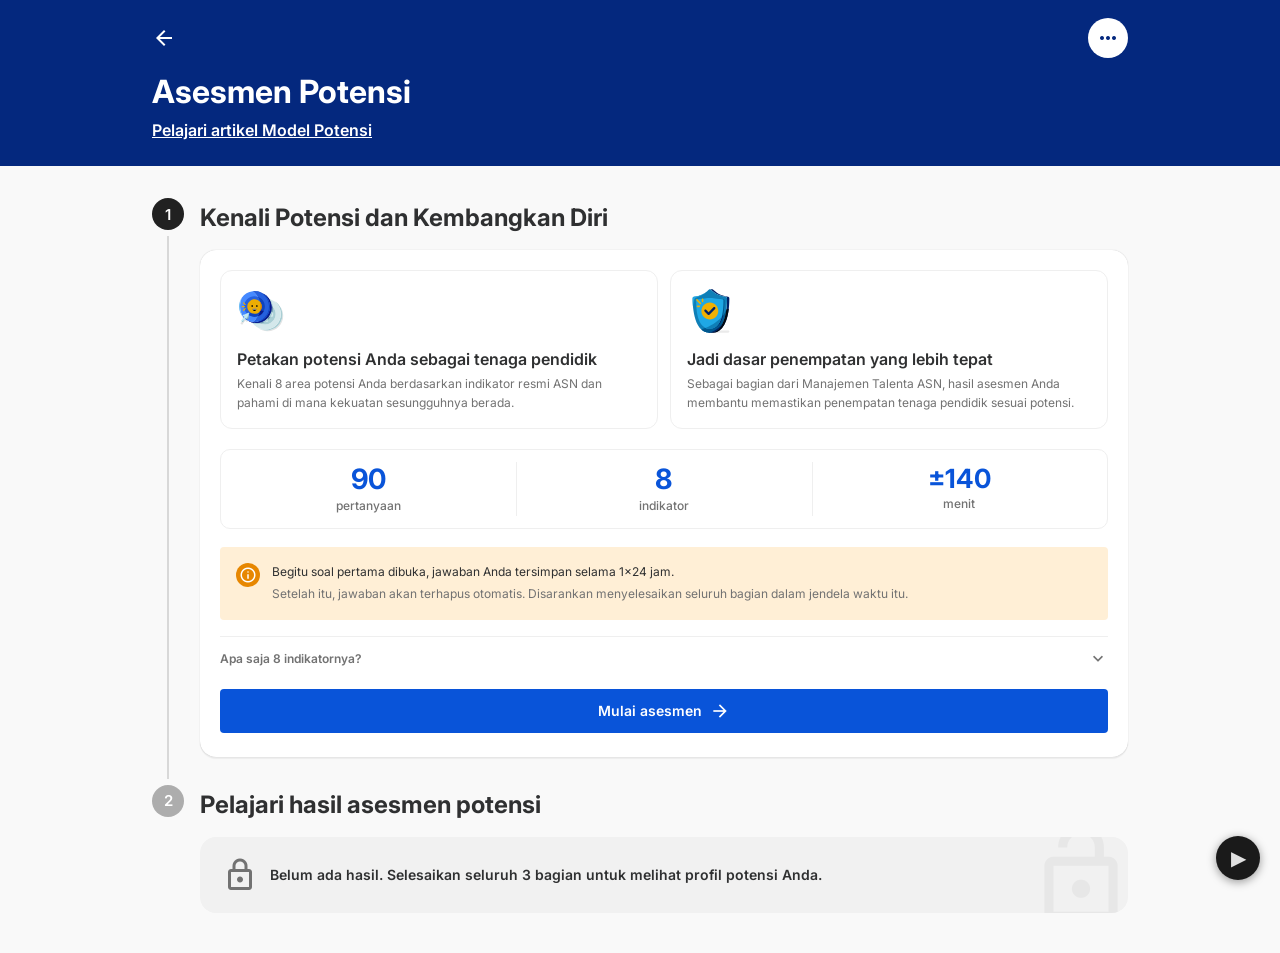
==== index.html @ f33d6e3f "Add in-session expiry modal for mid-questionnaire retention timeout Watches for the 24-hour retentio" ====
<!DOCTYPE html>
<html lang="id">
<head>
<meta charset="UTF-8">
<meta name="viewport" content="width=device-width, initial-scale=1.0">
<title>Asesmen Potensi — Seragam</title>
<link rel="preconnect" href="https://fonts.googleapis.com">
<link rel="preconnect" href="https://fonts.gstatic.com" crossorigin>
<link href="https://fonts.googleapis.com/css2?family=Inter:wght@400;500;600;700&display=swap" rel="stylesheet">
<link href="https://fonts.googleapis.com/css2?family=Material+Symbols+Outlined:opsz,wght,FILL,GRAD@20..48,400,0,0&display=block" rel="stylesheet">
<link href="seragam.css" rel="stylesheet">
<style>
/* ── Page-specific composition ───────────────────────────────────────────── */

/* Hero header (deep navy) */
.app-hero { background: #04287e; color: #fff; }
.app-hero-inner { max-width: 1040px; margin: 0 auto; width: 100%; padding: 18px 32px 26px; }
.app-hero-top { display: flex; align-items: center; justify-content: space-between; margin-bottom: 18px; }
.icon-btn-round {
  width: 40px; height: 40px; border-radius: 50%; border: none; cursor: pointer;
  display: inline-flex; align-items: center; justify-content: center;
  background: rgba(255,255,255,0.14); color: #fff; transition: background 0.15s;
}
.icon-btn-round:hover { background: rgba(255,255,255,0.26); }
.icon-btn-round.solid { background: #fff; color: #04287e; }
.app-hero-link { display: inline-flex; align-items: center; gap: 6px; color: #fff; text-decoration: underline; font-weight: 600; font-size: 1rem; cursor: pointer; background: none; border: none; font-family: var(--font); margin-top: 4px; }
.app-hero-link:hover { color: #bfdafe; }

/* Slim navy bar (subpages) */
.app-bar { background: #04287e; color: #fff; position: sticky; top: 0; z-index: 30; }
.app-bar-inner { max-width: 1040px; margin: 0 auto; width: 100%; min-height: 60px; padding: 10px 32px; display: flex; align-items: center; gap: 14px; }
.app-bar-back { width: 40px; height: 40px; flex-shrink: 0; border: none; background: transparent; border-radius: 50%; cursor: pointer; color: #fff; display: inline-flex; align-items: center; justify-content: center; transition: background 0.15s; }
.app-bar-back:hover { background: rgba(255,255,255,0.16); }
.app-bar-titles { display: flex; flex-direction: column; min-width: 0; flex: 1; }
.app-bar-titles .c-subtitle { color: #bfdafe; }

/* Timeline stepper */
.timeline-step { display: flex; gap: 16px; }
.timeline-rail { display: flex; flex-direction: column; align-items: center; flex-shrink: 0; }
.timeline-line { width: 2px; flex: 1; background: var(--gray-10); margin: 6px 0; min-height: 20px; }
.timeline-body { flex: 1; padding-bottom: 8px; }
.step-bubble {
  width: 32px; height: 32px; border-radius: 50%; flex-shrink: 0;
  background: #212121; color: #fff;
  font-size: 0.9375rem; font-weight: 600;
  display: flex; align-items: center; justify-content: center;
}
.step-bubble.done { background: #268326; }
.step-bubble.inactive { background: var(--gray-30); }
.step-bubble .material-symbols-outlined { font-size: 20px; }
.step-title { margin: 4px 0 16px; }

/* Commit card (home section 1) */
.commit-card { background: var(--surface-default); border-radius: 16px; box-shadow: var(--elevation-card); padding: 20px 20px 24px; margin-bottom: 20px; }

/* Value props */
.vp-row { display: grid; grid-template-columns: 1fr 1fr; gap: 12px; margin-bottom: 20px; }
.vp-card { display: flex; flex-direction: column; gap: 12px; padding: 16px; background: var(--surface-default); border: 1px solid var(--border-subdued); border-radius: 12px; }
.vp-icon { width: 48px; height: 48px; border-radius: 12px; flex-shrink: 0; display: flex; align-items: center; justify-content: center; }
.vp-icon .material-symbols-outlined { font-size: 24px; }
@media (max-width: 480px) { .vp-row { grid-template-columns: 1fr; } }

/* Stats row */
.commit-stats { display: flex; gap: 0; margin: 0 0 18px; border: 1px solid var(--border-subdued); border-radius: 10px; overflow: hidden; }
.commit-stat { flex: 1; display: flex; flex-direction: column; align-items: center; text-align: center; padding: 14px 10px; position: relative; }
.commit-stat + .commit-stat::before { content: ''; position: absolute; left: 0; top: 12px; bottom: 12px; width: 1px; background: var(--border-subdued); }
.commit-stat-num { font-size: 1.75rem; font-weight: 700; line-height: 1.1; color: var(--action-default); }
.commit-stat-label { font-size: 0.75rem; font-weight: 500; color: var(--text-subdued); margin-top: 3px; line-height: 1.3; }

/* Indicator accordion */
.ind-list-toggle { display: flex; align-items: center; justify-content: space-between; width: 100%; padding: 12px 0; cursor: pointer; background: none; border: none; font-family: var(--font); border-top: 1px solid var(--border-subdued); }
.ind-list-toggle .material-symbols-outlined { font-size: 20px; color: var(--text-subdued); transition: transform 0.25s ease; }
.ind-list-toggle[aria-expanded="true"] .material-symbols-outlined { transform: rotate(180deg); }
.ind-list { display: grid; grid-template-columns: 1fr 1fr; gap: 4px 12px; overflow: hidden; transition: max-height 0.35s ease, opacity 0.25s ease; max-height: 0; opacity: 0; }
.ind-list.open { max-height: 500px; opacity: 1; margin-bottom: 8px; }
.ind-row { display: flex; align-items: center; gap: 10px; padding: 7px 0; }
.ind-icon-sm { width: 32px; height: 32px; border-radius: 8px; flex-shrink: 0; display: flex; align-items: center; justify-content: center; overflow: hidden; }
.ind-icon-sm .material-symbols-outlined { font-size: 18px; }
.ind-icon-sm img, .ind-icon img, .vp-icon img { width: 100%; height: 100%; object-fit: contain; }
.done-flag { display: inline-flex; align-items: center; gap: 8px; color: #268326; font-weight: 600; font-size: 1rem; flex-shrink: 0; white-space: nowrap; }
.done-flag .material-symbols-outlined { font-size: 24px; font-variation-settings: 'FILL' 1; }

/* Indicator icon (other pages) */
.ind-icon {
  width: 48px; height: 48px; border-radius: 14px; flex-shrink: 0;
  display: flex; align-items: center; justify-content: center; overflow: hidden;
}
.ind-icon .material-symbols-outlined { font-size: 26px; }

/* Tile palette */
.tile-blue   { background: #d6e6ff; color: #0746bd; }
.tile-green  { background: #d2efce; color: #196d1a; }
.tile-purple { background: #ece0fe; color: #6d36e1; }
.tile-cyan   { background: #d3ecf9; color: #0061a8; }
.tile-orange { background: #ffe2bd; color: #af3200; }
.tile-pink   { background: #f8dcf2; color: #b31d64; }

/* Locked result box */
.locked-box { position: relative; background: var(--surface-subdued); border-radius: 16px; padding: 20px 22px; overflow: hidden; }
.locked-box .lock-watermark { position: absolute; right: -8px; top: 50%; transform: translateY(-50%); font-size: 110px; color: rgba(0,0,0,0.04); pointer-events: none; }

/* Panduan tips */
.card-outline { background: #fff; border: 1px solid var(--border-disabled); border-radius: var(--radius-base); box-shadow: none; }
.tip-row { display: flex; align-items: center; gap: 16px; padding: 16px 4px; }
.tip-check { width: 36px; height: 36px; border-radius: 50%; flex-shrink: 0; background: var(--action-default); color: #fff; display: flex; align-items: center; justify-content: center; }
.tip-check .material-symbols-outlined { font-size: 22px; }
.note-warning { display: flex; gap: 12px; align-items: flex-start; background: #ffefd6; border-radius: var(--radius-base); padding: 16px; }
.note-ic { width: 24px; height: 24px; border-radius: 50%; flex-shrink: 0; background: #e78701; color: #fff; display: flex; align-items: center; justify-content: center; }
.note-ic .material-symbols-outlined { font-size: 18px; }

/* Soal */
.soal-topbar { background: #fff; box-shadow: var(--elevation-header); position: sticky; top: 0; z-index: 30; }
.soal-topbar-inner { max-width: 1040px; margin: 0 auto; padding: 12px 32px; display: flex; align-items: center; justify-content: space-between; gap: 16px; }
.soal-content { max-width: 760px; margin: 0 auto; width: 100%; padding: 28px 32px 130px; }
.kasus { background: var(--surface-subdued); border-radius: var(--radius-base); padding: 16px 18px; margin-bottom: 18px; }
.soal-section-label { display: flex; align-items: center; gap: 8px; padding: 8px 12px; background: var(--surface-selected); border-radius: var(--radius-base); margin-bottom: 20px; }
.soal-bottombar { position: fixed; bottom: 0; left: 0; right: 0; background: #fff; box-shadow: 0 -2px 4px -4px #323232; z-index: 30; }
.soal-bottombar-inner { max-width: 760px; margin: 0 auto; padding: 14px 32px; display: flex; align-items: center; justify-content: space-between; gap: 16px; }

/* Section break */
.break-content { max-width: 480px; margin: 0 auto; padding: 48px 32px 130px; text-align: center; }
.break-parts { display: flex; justify-content: center; gap: 6px; margin: 16px auto; max-width: 320px; }
.break-part { height: 6px; flex: 1; border-radius: 3px; background: var(--gray-10); }
.break-part.done { background: #268326; }
.break-part.next { background: var(--action-default); }
.break-icon-lg { width: 80px; height: 80px; border-radius: 20px; display: flex; align-items: center; justify-content: center; margin: 24px auto 16px; }
.break-icon-lg .material-symbols-outlined { font-size: 40px; }
.break-icon-lg img { width: 60px; height: 60px; object-fit: contain; }
.break-jeda-note { background: var(--surface-subdued); border-radius: var(--radius-base); padding: 12px 16px; margin-top: 20px; text-align: left; }

/* Hasil */
.score-card { display: flex; align-items: center; gap: 20px; padding: 24px; margin-bottom: 8px; }
.score-number { font-size: 3rem; font-weight: 700; line-height: 1; color: var(--action-default); }
.hasil-banner { display: flex; align-items: center; justify-content: space-between; gap: 16px; }
.hasil-banner-art { width: 64px; height: 64px; border-radius: 50%; background: #eafaf0; display: flex; align-items: center; justify-content: center; flex-shrink: 0; }
.hasil-banner-art .material-symbols-outlined { font-size: 36px; color: #135d15; }
.hasil-banner-art img { width: 46px; height: 46px; object-fit: contain; }
.section-head { display: flex; align-items: center; gap: 8px; margin: 28px 0 14px; }
.hasil-card { padding: 18px; gap: 12px; }
.hasil-card .ind-eyebrow { display: flex; align-items: center; gap: 10px; }
.hasil-card-footer { display: flex; align-items: center; justify-content: space-between; gap: 12px; margin-top: 4px; }

/* Indikator detail */
.level-card { padding: 20px 24px; flex-direction: row; align-items: center; justify-content: space-between; gap: 16px; }
.level-num { display: flex; align-items: baseline; gap: 6px; }
.rek-item { display: flex; gap: 12px; padding: 14px 0; }
.rek-item + .rek-item { border-top: 1px solid var(--gray-5); }
.rek-dot { width: 8px; height: 8px; border-radius: 50%; background: var(--action-default); flex-shrink: 0; margin-top: 7px; }

@media (max-width: 600px) {
  .app-hero-inner,
  .app-bar-inner,
  .soal-topbar-inner { padding-left: 16px; padding-right: 16px; }
  .soal-content { padding: 20px 16px 120px; }
  .soal-bottombar-inner { padding: 12px 16px; }
  .break-content { padding: 32px 16px 120px; }
  .content { padding-left: 16px; padding-right: 16px; }
  .grid-2 { grid-template-columns: 1fr; }
  .score-card { flex-direction: column; align-items: flex-start; gap: 12px; }
  .hasil-banner { flex-direction: column; align-items: flex-start; }
  .level-card { flex-direction: column; align-items: flex-start; }
}

/* Dialog illustration */
.dialog-illus { width: 64px; height: 64px; border-radius: var(--radius-base); flex-shrink: 0; display: flex; align-items: center; justify-content: center; margin: 0 auto 16px; }
.dialog-illus .material-symbols-outlined { font-size: 32px; }

/* Tab bar — shared across all 3 hasil pages */
.hasil-tabbar { background: #fff; border-bottom: 1px solid var(--border-subdued); }
.hasil-tabbar-inner { max-width: 1040px; margin: 0 auto; display: flex; gap: 8px; padding: 10px 32px; }
.hasil-tab { border: 1px solid var(--border-default); border-radius: 100px; padding: 6px 18px; background: transparent; cursor: pointer; font-family: var(--font); font-size: 0.875rem; font-weight: 500; color: var(--text-subdued); transition: background 0.15s, color 0.15s, border-color 0.15s; white-space: nowrap; }
.hasil-tab:hover { background: var(--surface-subdued); color: var(--text-default); }
.hasil-tab--active { background: var(--action-default); border-color: var(--action-default); color: #fff; }

/* Archetype (page-hasil-v3) */
.archetype-hero { background: var(--surface-default); border-radius: 20px; padding: 28px; box-shadow: var(--elevation-card); margin-bottom: 16px; }
.action-box { border-radius: 12px; padding: 14px 16px; margin-top: 14px; display: flex; align-items: flex-start; gap: 12px; }
.action-box--menonjol   { background: #ecfdf5; }
.action-box--berkembang { background: #eff6ff; }
.action-box--belum-muncul { background: var(--surface-subdued); }
.action-box-icon { width: 32px; height: 32px; border-radius: 8px; display: flex; align-items: center; justify-content: center; flex-shrink: 0; overflow: hidden; }
.action-box--menonjol   .action-box-icon { background: #d1fae5; color: #059669; }
.action-box--berkembang .action-box-icon { background: #dbeafe; color: #2563eb; }
.action-box--belum-muncul .action-box-icon { background: #e5e7eb; color: #6b7280; }
.action-box-icon .material-symbols-outlined { font-size: 18px; }
.action-box-icon img { width: 100%; height: 100%; object-fit: contain; }
.action-box-body {}
.action-box-heading { font-family: var(--font); font-size: 0.8125rem; font-weight: 700; margin-bottom: 2px; }
.action-box--menonjol   .action-box-heading { color: #065f46; }
.action-box--berkembang .action-box-heading { color: #1e40af; }
.action-box--belum-muncul .action-box-heading { color: var(--text-default); }
.action-box-text { font-family: var(--font); font-size: 0.8125rem; color: var(--text-subdued); line-height: 1.5; }
.archetype-icon-wrap { width: 64px; height: 64px; border-radius: 16px; display: flex; align-items: center; justify-content: center; margin-bottom: 16px; }
.archetype-icon-wrap .material-symbols-outlined { font-size: 36px; }
.archetype-secondary { display: flex; align-items: flex-start; gap: 10px; background: var(--surface-subdued); border-radius: 12px; padding: 12px 14px; margin-bottom: 20px; }
.domain-row { display: flex; align-items: center; gap: 12px; padding: 12px 0; }
.domain-row + .domain-row { border-top: 1px solid var(--border-subdued); }

@media (max-width:600px) { .hasil-tabbar-inner { padding: 10px 16px; } }

/* Peta Potensi (page-hasil-v2) — collapsible sections */
.peta-section { border: 1px solid var(--border-subdued); border-radius: 16px; overflow: hidden; margin-bottom: 12px; background: #fff; }
.peta-section-header { width: 100%; display: flex; align-items: center; gap: 12px; padding: 18px 20px; background: none; border: none; cursor: pointer; font-family: var(--font); text-align: left; }
.peta-section-header:hover { background: var(--surface-subdued); }
.peta-section-title { flex: 1; font-size: 1rem; font-weight: 600; color: var(--text-default); display: flex; align-items: center; gap: 10px; flex-wrap: wrap; }
.tag-capsule { display: inline-flex; align-items: center; padding: 3px 12px; border-radius: 625rem; font-size: 0.8125rem; font-weight: 600; }
.tag-capsule-tinggi { background: #9ae5b9; color: #135d15; }
.tag-capsule-sedang { background: #98dafb; color: #04287e; }
.tag-capsule-rendah { background: #ffdfa3; color: #8b5104; }
.peta-chevron { font-size: 22px; color: var(--text-subdued); transition: transform 0.2s ease; flex-shrink: 0; }
.peta-section[data-open="false"] .peta-section-body { display: none; }
.peta-section[data-open="false"] .peta-chevron { transform: rotate(-90deg); }
.peta-section-body { padding: 0 20px 20px; }
.peta-card { padding: 18px; margin-bottom: 10px; }

/* Saran numbered list (Alt 4 rekomendasi) */
.saran-list { list-style: none; padding: 0; margin: 0; counter-reset: saran; }
.saran-item { display: flex; gap: 12px; padding: 10px 0; counter-increment: saran; }
.saran-item + .saran-item { border-top: 1px solid var(--border-subdued); }
.saran-item::before { content: counter(saran); flex-shrink: 0; width: 22px; height: 22px; border-radius: 50%; background: var(--action-default); color: #fff; font-size: 0.75rem; font-weight: 700; display: flex; align-items: center; justify-content: center; margin-top: 2px; }
.peta-card:last-child { margin-bottom: 0; }
.peta-card-header { display: flex; align-items: center; gap: 12px; margin-bottom: 12px; flex-wrap: wrap; }
.peta-card-desc { line-height: 1.65; margin-bottom: 10px; }
.peta-card-arahan { color: var(--text-subdued); }

/* ── Alt 4 design polish (DR-1..DR-4) ─────────────────────────────────────── */
.v4-zone { margin-bottom: 8px; }
.zone-tag { display: flex; align-items: center; gap: 8px; margin-bottom: 14px; }
.zone-tag-num { width: 22px; height: 22px; border-radius: 50%; background: var(--gray-90, #212121); color: #fff; font-size: 0.75rem; font-weight: 700; display: flex; align-items: center; justify-content: center; flex-shrink: 0; }
.zone-tag-label { font-size: 0.8125rem; font-weight: 600; letter-spacing: 0.3px; text-transform: uppercase; color: var(--text-subdued); }
.v4-zone--rekomendasi { margin-top: 8px; padding-top: 24px; border-top: 1px solid var(--border-subdued); }

.rek-group-desc { font-size: 0.8125rem; color: var(--text-subdued); margin: 2px 0 12px; }
.rek-preview-row { display: flex; gap: 10px 20px; flex-wrap: wrap; }
.rek-preview-chip { display: inline-flex; align-items: center; padding: 4px 12px; border-radius: 625rem; background: #fff; border: 1px solid var(--border-subdued); font-size: 0.8125rem; color: var(--text-default); font-weight: 500; }

/* Sedang tier gets a neutral/muted action box — should not compete for attention */
.action-box--berkembang { background: var(--surface-subdued); }
.action-box--berkembang .action-box-icon { background: #d8d8d8; color: #5e5e5e; }
.action-box--berkembang .action-box-heading { color: var(--text-default); }
/* Rendah tier gets a soft amber cue — distinct class so Alt 3's neutral "Belum Muncul" box is untouched */
.action-box--rendah-v4 { background: #fef3e2; }
.action-box--rendah-v4 .action-box-icon { background: #fce3b6; color: #8b5104; }
.action-box--rendah-v4 .action-box-heading { color: #8b5104; }

/* TLDR banner (Alt 4 profil zone) */
.tldr-banner { display: flex; align-items: center; gap: 20px; background: #04287e; border-radius: 16px; padding: 24px 28px; margin-bottom: 20px; }
.tldr-banner-art { width: 84px; height: 84px; border-radius: 50%; background: #fff; display: flex; align-items: center; justify-content: center; flex-shrink: 0; overflow: hidden; }
.tldr-banner-art img { width: 60px; height: 60px; object-fit: contain; }
.tldr-banner-body p { color: #fff; margin: 0; }
.tldr-banner-body p.tldr-title { font-size: 1.0625rem; font-weight: 700; margin-bottom: 8px; }
.tldr-banner-body p.tldr-text { font-size: 0.9375rem; line-height: 1.65; opacity: 0.92; }
.tldr-banner-body p.tldr-text b { font-weight: 700; opacity: 1; }
@media (max-width: 560px) { .tldr-banner { flex-direction: column; align-items: flex-start; } }

</style>
</head>
<body>

<!-- ════════════════════════════ PAGE: HOME ════════════════════════════════ -->
<div class="page active" id="page-home">
  <header class="app-hero">
    <div class="app-hero-inner">
      <div class="app-hero-top">
        <button class="app-bar-back" style="margin-left:-8px" onclick="toast('Halaman sebelumnya di luar cakupan prototipe')" aria-label="Kembali">
          <span class="material-symbols-outlined">arrow_back</span>
        </button>
        <button class="icon-btn-round solid" onclick="toast('Menu lainnya')" aria-label="Menu lainnya">
          <span class="material-symbols-outlined">more_horiz</span>
        </button>
      </div>
      <p class="text-display-md c-inverse" style="font-size:2rem; margin-bottom:8px; margin-top:4px;">Asesmen Potensi</p>
      <button class="app-hero-link" onclick="toast('Membuka artikel Asesmen Potensi')">Pelajari artikel Model Potensi</button>
    </div>
  </header>
  <div class="content" id="home-content"><!-- rendered by JS --></div>
</div>

<!-- ════════════════════════════ PAGE: PANDUAN ═════════════════════════════ -->
<div class="page" id="page-panduan">
  <header class="app-bar">
    <div class="app-bar-inner">
      <button class="app-bar-back" onclick="showPage('page-home')" aria-label="Kembali">
        <span class="material-symbols-outlined">arrow_back</span>
      </button>
      <div class="app-bar-titles"><p class="text-heading-sm c-inverse">Saran Pengerjaan</p></div>
    </div>
  </header>
  <div class="content content-narrow">
    <p class="text-display-sm c-default" style="margin-bottom:20px">Sebelum mulai, perhatikan saran pengerjaan:</p>
    <div class="card-outline" style="padding:8px 24px 24px;">
      <div class="tip-row">
        <span class="tip-check"><span class="material-symbols-outlined">check</span></span>
        <p class="text-body-lg-bold c-default">Kerjakan di tempat yang kondusif dan minim distraksi</p>
      </div>
      <div class="tip-row">
        <span class="tip-check"><span class="material-symbols-outlined">check</span></span>
        <p class="text-body-lg-bold c-default">Kerjakan sendiri agar hasilnya lebih relevan dan bermakna</p>
      </div>
      <div class="tip-row">
        <span class="tip-check"><span class="material-symbols-outlined">check</span></span>
        <p class="text-body-lg-bold c-default">Jujur, apa adanya, dan sesuai kondisi sehari-hari</p>
      </div>
      <hr class="separator" style="margin:12px 0 20px">
      <p class="text-body-lg-bold c-default" style="margin-bottom:12px">Penting:</p>
      <div class="note-warning">
        <span class="note-ic"><span class="material-symbols-outlined">info</span></span>
        <p class="text-body c-default">Asesmen ini terdiri dari 3 bagian yang bisa dikerjakan secara terpisah. Jawaban otomatis tersimpan — Anda bisa menutup dan melanjutkan kapan saja dari beranda.</p>
      </div>
    </div>
    <button class="btn btn-blue btn-lg btn-full" style="margin-top:24px" onclick="showPage('page-intro-batch1')">Mulai</button>
  </div>
</div>

<!-- ════════════════════════════ PAGE: SOAL ════════════════════════════════ -->
<div class="page" id="page-soal">
  <div class="soal-topbar">
    <div class="soal-topbar-inner">
      <div class="col">
        <p class="text-body-bold c-default">Asesmen Potensi</p>
        <p class="text-helper c-subdued" id="soal-topbar-sub">Bagian 1 dari 3</p>
      </div>
      <div class="row gap-4" style="align-items:center;flex-shrink:0">
        <button class="btn btn-ghost btn-sm" onclick="saveAsDraft()">Simpan Sebagai Draft</button>
        <button class="headerbar-back" style="width:36px;height:36px" onclick="openExitModal()" aria-label="Tutup">
          <span class="material-symbols-outlined">close</span>
        </button>
      </div>
    </div>
  </div>
  <div id="soal-body"><!-- rendered by renderCurrentItem() --></div>

  <div class="soal-bottombar">
    <div class="soal-bottombar-inner">
      <button class="btn btn-white btn-md" id="btn-prev" onclick="goPrev()">
        <span class="material-symbols-outlined">arrow_back</span> Kembali
      </button>
      <button class="btn btn-blue btn-md" id="btn-next" onclick="goNext()">
        Selanjutnya <span class="material-symbols-outlined">arrow_forward</span>
      </button>
    </div>
  </div>
</div>

<!-- ════════════════════════════ PAGE: INTRO BATCH 1 ══════════════════════ -->
<div class="page" id="page-intro-batch1">
  <header class="app-bar">
    <div class="app-bar-inner">
      <button class="app-bar-back" onclick="showPage('page-home')" aria-label="Kembali">
        <span class="material-symbols-outlined">arrow_back</span>
      </button>
      <div class="app-bar-titles"><p class="text-heading-sm c-inverse">Asesmen Potensi</p></div>
    </div>
  </header>
  <div class="break-content" style="text-align:left">
    <p class="text-helper-bold c-subdued" style="text-transform:uppercase;letter-spacing:0.4px;margin-bottom:12px">Bagian 1 dari 3</p>
    <p class="text-display-sm c-default" style="margin-bottom:12px">Analisis Kasus</p>
    <p class="text-body c-subdued" style="line-height:1.65;margin-bottom:28px">Baca setiap cerita singkat dan pilih kesimpulan yang paling valid berdasarkan informasi yang tersedia.</p>
    <div class="commit-stats" style="margin-bottom:28px">
      <div class="commit-stat"><span class="commit-stat-num">20</span><span class="commit-stat-label">soal</span></div>
      <div class="commit-stat"><span class="commit-stat-num" style="font-size:1.65rem">±40</span><span class="commit-stat-label">menit</span></div>
    </div>
    <button class="btn btn-blue btn-lg btn-full" onclick="handleStartBagian1()">
      Mulai Bagian 1 <span class="material-symbols-outlined" style="font-size:20px">arrow_forward</span>
    </button>
    <div class="note-warning" style="margin-top:16px">
      <span class="note-ic"><span class="material-symbols-outlined">info</span></span>
      <div>
        <p class="text-body-sm c-default" style="line-height:1.55;margin-bottom:4px">Data jawaban Anda tersimpan selama 1 hari. Setelah itu, jawaban akan hilang secara otomatis.</p>
        <p class="text-body-sm c-subdued" style="line-height:1.55">Disarankan untuk menyelesaikan seluruh bagian dalam satu sesi atau dalam hari yang sama.</p>
      </div>
    </div>
  </div>
</div>

<!-- ════════════════════════════ PAGE: INTRO BATCH 2 ══════════════════════ -->
<div class="page" id="page-intro-batch2">
  <header class="app-bar">
    <div class="app-bar-inner">
      <button class="app-bar-back" onclick="showPage('page-home')" aria-label="Kembali">
        <span class="material-symbols-outlined">arrow_back</span>
      </button>
      <div class="app-bar-titles"><p class="text-heading-sm c-inverse">Asesmen Potensi</p></div>
    </div>
  </header>
  <div class="break-content" style="text-align:left">
    <p class="text-helper-bold c-subdued" style="text-transform:uppercase;letter-spacing:0.4px;margin-bottom:12px">Bagian 2 dari 3</p>
    <p class="text-display-sm c-default" style="margin-bottom:12px">Situasi Kerja</p>
    <p class="text-body c-subdued" style="line-height:1.65;margin-bottom:28px">Baca setiap situasi kerja dan pilih respons yang menurut Anda paling efektif.</p>
    <div class="commit-stats" style="margin-bottom:28px">
      <div class="commit-stat"><span class="commit-stat-num">40</span><span class="commit-stat-label">soal</span></div>
      <div class="commit-stat"><span class="commit-stat-num" style="font-size:1.25rem">±55</span><span class="commit-stat-label">menit</span></div>
    </div>
    <button class="btn btn-blue btn-lg btn-full" onclick="startBatch(2)">
      Mulai Bagian 2 <span class="material-symbols-outlined" style="font-size:20px">arrow_forward</span>
    </button>
    <div class="note-warning" style="margin-top:16px">
      <span class="note-ic"><span class="material-symbols-outlined">info</span></span>
      <div>
        <p class="text-body-sm c-default" style="line-height:1.55;margin-bottom:4px">Data jawaban Anda tersimpan selama 1 hari. Setelah itu, jawaban akan hilang secara otomatis.</p>
        <p class="text-body-sm c-subdued" style="line-height:1.55">Disarankan untuk menyelesaikan seluruh bagian dalam satu sesi atau dalam hari yang sama.</p>
      </div>
    </div>
  </div>
</div>

<!-- ════════════════════════════ PAGE: INTRO BATCH 3 ══════════════════════ -->
<div class="page" id="page-intro-batch3">
  <header class="app-bar">
    <div class="app-bar-inner">
      <button class="app-bar-back" onclick="showPage('page-home')" aria-label="Kembali">
        <span class="material-symbols-outlined">arrow_back</span>
      </button>
      <div class="app-bar-titles"><p class="text-heading-sm c-inverse">Asesmen Potensi</p></div>
    </div>
  </header>
  <div class="break-content" style="text-align:left">
    <p class="text-helper-bold c-subdued" style="text-transform:uppercase;letter-spacing:0.4px;margin-bottom:12px">Bagian 3 dari 3</p>
    <p class="text-display-sm c-default" style="margin-bottom:12px">Refleksi Diri</p>
    <p class="text-body c-subdued" style="line-height:1.65;margin-bottom:28px">Baca setiap skenario singkat dan pilih respons yang paling menggambarkan apa yang biasanya Anda lakukan. Tidak ada jawaban benar atau salah.</p>
    <div class="commit-stats" style="margin-bottom:28px">
      <div class="commit-stat"><span class="commit-stat-num">30</span><span class="commit-stat-label">soal</span></div>
      <div class="commit-stat"><span class="commit-stat-num" style="font-size:1.25rem">±43</span><span class="commit-stat-label">menit</span></div>
    </div>
    <button class="btn btn-blue btn-lg btn-full" onclick="startBatch(3)">
      Mulai Bagian 3 <span class="material-symbols-outlined" style="font-size:20px">arrow_forward</span>
    </button>
    <div class="note-warning" style="margin-top:16px">
      <span class="note-ic"><span class="material-symbols-outlined">info</span></span>
      <div>
        <p class="text-body-sm c-default" style="line-height:1.55;margin-bottom:4px">Data jawaban Anda tersimpan selama 1 hari. Setelah itu, jawaban akan hilang secara otomatis.</p>
        <p class="text-body-sm c-subdued" style="line-height:1.55">Disarankan untuk menyelesaikan seluruh bagian dalam satu sesi atau dalam hari yang sama.</p>
      </div>
    </div>
  </div>
</div>

<!-- ════════════════════════════ PAGE: BREAK BATCH 1 ══════════════════════ -->
<div class="page" id="page-break-batch1">
  <header class="app-bar">
    <div class="app-bar-inner">
      <button class="app-bar-back" onclick="showPage('page-home')" aria-label="Kembali">
        <span class="material-symbols-outlined">arrow_back</span>
      </button>
    </div>
  </header>
  <div class="break-content">
    <div class="break-parts" style="margin-bottom:0">
      <div class="break-part done"></div>
      <div class="break-part" style="background:var(--action-default)"></div>
      <div class="break-part"></div>
    </div>
    <div class="break-icon-lg tile-green" style="margin-top:28px">
      <span class="material-symbols-outlined">celebration</span>
    </div>
    <p class="text-heading-lg c-default" style="margin-bottom:8px">Bagian 1 selesai</p>
    <p class="text-body c-subdued" style="margin-bottom:28px">Anda telah menjawab 20 soal dalam waktu ±40 menit.</p>
    <button class="btn btn-blue btn-lg btn-full" style="margin-bottom:12px" onclick="showPage('page-intro-batch2')">
      Lanjut ke Bagian 2 <span class="material-symbols-outlined" style="font-size:20px">arrow_forward</span>
    </button>
    <button class="btn btn-white btn-lg btn-full" onclick="showPage('page-home')">Kembali ke Beranda</button>
    <div class="break-jeda-note" style="margin-top:20px">
      <p class="text-body-sm c-subdued" id="break-jeda-note-1">Anda bisa melanjutkan bagian berikutnya kapan saja dari beranda.</p>
    </div>
  </div>
</div>

<!-- ════════════════════════════ PAGE: BREAK BATCH 2 ══════════════════════ -->
<div class="page" id="page-break-batch2">
  <header class="app-bar">
    <div class="app-bar-inner">
      <button class="app-bar-back" onclick="showPage('page-home')" aria-label="Kembali">
        <span class="material-symbols-outlined">arrow_back</span>
      </button>
    </div>
  </header>
  <div class="break-content">
    <div class="break-parts" style="margin-bottom:0">
      <div class="break-part done"></div>
      <div class="break-part done"></div>
      <div class="break-part" style="background:var(--action-default)"></div>
    </div>
    <div class="break-icon-lg tile-green" style="margin-top:28px">
      <span class="material-symbols-outlined">celebration</span>
    </div>
    <p class="text-heading-lg c-default" style="margin-bottom:8px">Bagian 2 selesai</p>
    <p class="text-body c-subdued" style="margin-bottom:28px">Anda telah menjawab 40 soal dalam waktu ±55 menit.</p>
    <button class="btn btn-blue btn-lg btn-full" style="margin-bottom:12px" onclick="showPage('page-intro-batch3')">
      Lanjut ke Bagian 3 <span class="material-symbols-outlined" style="font-size:20px">arrow_forward</span>
    </button>
    <button class="btn btn-white btn-lg btn-full" onclick="showPage('page-home')">Kembali ke Beranda</button>
    <div class="break-jeda-note" style="margin-top:20px">
      <p class="text-body-sm c-subdued" id="break-jeda-note-2">Anda bisa melanjutkan bagian berikutnya kapan saja dari beranda.</p>
    </div>
  </div>
</div>

<!-- ════════════════════════════ PAGE: BREAK BATCH 3 ══════════════════════ -->
<div class="page" id="page-break-batch3">
  <header class="app-bar">
    <div class="app-bar-inner">
      <button class="app-bar-back" onclick="showPage('page-home')" aria-label="Kembali">
        <span class="material-symbols-outlined">arrow_back</span>
      </button>
    </div>
  </header>
  <div class="break-content">
    <div class="break-parts" style="margin-bottom:0">
      <div class="break-part done"></div>
      <div class="break-part done"></div>
      <div class="break-part done"></div>
    </div>
    <div class="break-icon-lg" style="margin-top:28px">
      <img src="icons/spot/medal-premium.png" alt="">
    </div>
    <p class="text-heading-lg c-default" style="margin-bottom:8px">Semua bagian selesai</p>
    <p class="text-body c-subdued" style="margin-bottom:28px">Anda telah menjawab 90 soal. Profil potensi Anda sudah siap.</p>
    <button class="btn btn-blue btn-lg btn-full" onclick="switchHasilTab('page-hasil-v4')">
      Lihat Hasil Asesmen Anda <span class="material-symbols-outlined" style="font-size:20px">arrow_forward</span>
    </button>
  </div>
</div>

<!-- ════════════════════════════ PAGE: HASIL (ALT 1) ══════════════════════ -->
<div class="page" id="page-hasil">
  <header class="app-bar">
    <div class="app-bar-inner">
      <button class="app-bar-back" onclick="showPage('page-home')" aria-label="Kembali">
        <span class="material-symbols-outlined">arrow_back</span>
      </button>
      <div class="app-bar-titles"><p class="text-heading-sm c-inverse">Hasil Asesmen</p></div>
    </div>
  </header>
  <div class="hasil-tabbar">
    <div class="hasil-tabbar-inner">
      <button class="hasil-tab hasil-tab--active" onclick="switchHasilTab('page-hasil')">Alt 1</button>
      <button class="hasil-tab" onclick="switchHasilTab('page-hasil-v2')">Alt 2</button>
      <button class="hasil-tab" onclick="switchHasilTab('page-hasil-v3')">Alt 3</button>
      <button class="hasil-tab" onclick="switchHasilTab('page-hasil-v4')">Terbaru ★</button>
    </div>
  </div>
  <div class="content" id="hasil-content"><!-- rendered by renderHasil() --></div>
</div>

<!-- ════════════════════════════ PAGE: PETA POTENSI (ALT 2) ═══════════════ -->
<div class="page" id="page-hasil-v2">
  <header class="app-bar">
    <div class="app-bar-inner">
      <button class="app-bar-back" onclick="showPage('page-home')" aria-label="Kembali">
        <span class="material-symbols-outlined">arrow_back</span>
      </button>
      <div class="app-bar-titles"><p class="text-heading-sm c-inverse">Peta Potensi</p></div>
    </div>
  </header>
  <div class="hasil-tabbar">
    <div class="hasil-tabbar-inner">
      <button class="hasil-tab" onclick="switchHasilTab('page-hasil')">Alt 1</button>
      <button class="hasil-tab hasil-tab--active" onclick="switchHasilTab('page-hasil-v2')">Alt 2</button>
      <button class="hasil-tab" onclick="switchHasilTab('page-hasil-v3')">Alt 3</button>
      <button class="hasil-tab" onclick="switchHasilTab('page-hasil-v4')">Terbaru ★</button>
    </div>
  </div>
  <div class="content">
    <div style="margin-bottom:24px">
      <p class="text-display-sm c-default" style="margin-bottom:8px">Peta Potensi Anda</p>
      <p class="text-body c-subdued" style="line-height:1.65">Ini adalah asesmen untuk memahami potensi Anda, sehingga Anda tahu bakat mana yang harus diruncingkan. Bukan label baik/buruk, lebih supaya memperdalam pemahaman diri.</p>
    </div>
    <div id="peta-sections"><!-- rendered by renderHasilV2() --></div>
    <div style="margin-top:32px; padding-top:16px; border-top:1px solid var(--border-subdued)">
      <p class="text-body-sm c-subdued">Hasil ini hanya bisa dilihat oleh Anda dan Komite Talenta.</p>
    </div>
  </div>
</div>

<!-- ════════════════════════════ PAGE: PROFIL ARCHETYPE (ALT 3) ══════════ -->
<div class="page" id="page-hasil-v3">
  <header class="app-bar">
    <div class="app-bar-inner">
      <button class="app-bar-back" onclick="showPage('page-home')" aria-label="Kembali">
        <span class="material-symbols-outlined">arrow_back</span>
      </button>
      <div class="app-bar-titles"><p class="text-heading-sm c-inverse">Profil Potensi Anda</p></div>
    </div>
  </header>
  <div class="hasil-tabbar">
    <div class="hasil-tabbar-inner">
      <button class="hasil-tab" onclick="switchHasilTab('page-hasil')">Alt 1</button>
      <button class="hasil-tab" onclick="switchHasilTab('page-hasil-v2')">Alt 2</button>
      <button class="hasil-tab hasil-tab--active" onclick="switchHasilTab('page-hasil-v3')">Alt 3</button>
      <button class="hasil-tab" onclick="switchHasilTab('page-hasil-v4')">Terbaru ★</button>
    </div>
  </div>
  <div class="content" id="hasil-v3-content"><!-- rendered by renderHasilV3() --></div>
</div>

<!-- ════════════════════════════ PAGE: PROFIL POTENSI (ALT 4 / TERBARU) ════ -->
<div class="page" id="page-hasil-v4">
  <header class="app-bar">
    <div class="app-bar-inner">
      <button class="app-bar-back" onclick="showPage('page-home')" aria-label="Kembali">
        <span class="material-symbols-outlined">arrow_back</span>
      </button>
      <div class="app-bar-titles"><p class="text-heading-sm c-inverse">Profil Potensi Anda</p></div>
    </div>
  </header>
  <div class="hasil-tabbar">
    <div class="hasil-tabbar-inner">
      <button class="hasil-tab" onclick="switchHasilTab('page-hasil')">Alt 1</button>
      <button class="hasil-tab" onclick="switchHasilTab('page-hasil-v2')">Alt 2</button>
      <button class="hasil-tab" onclick="switchHasilTab('page-hasil-v3')">Alt 3</button>
      <button class="hasil-tab hasil-tab--active" onclick="switchHasilTab('page-hasil-v4')">Terbaru ★</button>
    </div>
  </div>
  <div class="content" id="hasil-v4-content"><!-- rendered by renderHasilV4() --></div>
</div>

<!-- ════════════════════════════ PAGE: INDIKATOR DETAIL ════════════════════ -->
<div class="page" id="page-indikator">
  <header class="app-bar">
    <div class="app-bar-inner">
      <button class="app-bar-back" id="ind-back-btn" onclick="showPage('page-hasil')" aria-label="Kembali">
        <span class="material-symbols-outlined">arrow_back</span>
      </button>
      <div class="app-bar-titles">
        <p class="text-heading-sm c-inverse" id="ind-detail-title">–</p>
        <p class="text-body-sm c-subtitle">Detail indikator</p>
      </div>
    </div>
  </header>
  <div class="content content-narrow" id="ind-detail-body"></div>
</div>

<!-- ════════════════════════════ DIALOGS ═══════════════════════════════════ -->

<div class="dialog-overlay" id="modal-exit">
  <div class="dialog-content" role="alertdialog" aria-modal="true">
    <div class="dialog-body" style="padding:28px 24px 18px;">
      <div class="dialog-illus tile-orange"><span class="material-symbols-outlined">warning</span></div>
      <p class="text-heading-md c-default" style="margin-bottom:6px">Keluar dari asesmen?</p>
      <p class="text-body c-subdued" id="modal-exit-body">Jawaban Anda sudah tersimpan. Anda bisa melanjutkan dari posisi terakhir kapan saja.</p>
    </div>
    <div class="dialog-footer stacked" style="border-top:none; padding-top:0; gap:10px;">
      <button class="btn btn-white btn-lg btn-full" onclick="closeModal('modal-exit')">Lanjutkan pengerjaan</button>
      <button class="btn btn-blue btn-lg btn-full" onclick="exitSurvey()">Keluar</button>
    </div>
  </div>
</div>

<div class="dialog-overlay" id="modal-prestart">
  <div class="dialog-content" role="alertdialog" aria-modal="true">
    <div class="dialog-body" style="padding:28px 24px 18px;">
      <div class="dialog-illus tile-blue"><span class="material-symbols-outlined">schedule</span></div>
      <p class="text-heading-md c-default" style="margin-bottom:6px">Baca Sebelum Memulai</p>
      <p class="text-body c-subdued">Begitu soal pertama dibuka, jawaban Anda tersimpan hingga <b id="prestart-deadline">–</b>. Setelah itu jawaban terhapus otomatis.</p>
    </div>
    <div class="dialog-footer stacked" style="border-top:none; padding-top:0; gap:10px;">
      <button class="btn btn-blue btn-lg btn-full" onclick="confirmPrestart()">Saya Paham, Mulai Sekarang</button>
      <button class="btn btn-white btn-lg btn-full" onclick="closeModal('modal-prestart')">Nanti Dulu</button>
    </div>
  </div>
</div>

<div class="dialog-overlay" id="modal-expired-inline">
  <div class="dialog-content" role="alertdialog" aria-modal="true">
    <div class="dialog-body" style="padding:28px 24px 18px;">
      <div class="dialog-illus tile-orange"><span class="material-symbols-outlined">history</span></div>
      <p class="text-heading-md c-default" style="margin-bottom:6px">Maaf, Jawaban Sudah Terhapus</p>
      <p class="text-body c-subdued" id="modal-expired-inline-body">Anda melewati batas pengerjaan 1x24 jam.</p>
    </div>
    <div class="dialog-footer stacked" style="border-top:none; padding-top:0; gap:10px;">
      <button class="btn btn-blue btn-lg btn-full" onclick="restartFromExpiredInline()">Mulai Kembali dari Awal</button>
    </div>
  </div>
</div>

<!-- Toast -->
<div id="toast" style="position:fixed;left:50%;bottom:32px;transform:translateX(-50%) translateY(20px);background:#505050;color:#fff;padding:12px 20px;border-radius:4px;font-size:0.875rem;font-weight:500;box-shadow:0px 6px 10px rgba(0,0,0,0.18);opacity:0;pointer-events:none;transition:opacity .2s, transform .2s;z-index:2000;"></div>

<script>
/* ── DATA ────────────────────────────────────────────────────────────────── */
const TILES = ['tile-blue','tile-green','tile-purple','tile-cyan','tile-orange','tile-pink','tile-blue','tile-orange'];
const LABELS = ['A','B','C','D','E'];
const TOTAL_Q = 90;

// Questions per indicator (indexed 0–7, matching IND_BASE order)
// ind 0 (Kemampuan Intelektual): 20q — Batch 1
// ind 1,3,4,5 (Interpersonal, BerpikirKritis, Penyelesaian, KecerdasanEmosi): 10q each — Batch 2
// ind 2,6,7 (Kesadaran Diri, BelajarCepat, Motivasi): 10q each — Batch 3
const IND_Q_COUNTS = [20, 10, 10, 10, 10, 10, 10, 10];

const BATCH_CONFIG = [
  { num: 1, label: 'Analisis Kasus',  totalQ: 20, timeEst: '±40 menit', indIndices: [0],          qPerInd: 20 },
  { num: 2, label: 'Situasi Kerja',   totalQ: 40, timeEst: '±55 menit', indIndices: [1, 3, 4, 5],  qPerInd: 10 },
  { num: 3, label: 'Refleksi Diri',   totalQ: 30, timeEst: '±43 menit', indIndices: [2, 6, 7],      qPerInd: 10 },
];

const REK = {
  baik: {
    title: 'Rekomendasi kontribusi untuk potensi yang sudah baik',
    note: 'Pilih sesuai minat — tidak harus semuanya.',
    items: [
      ['Menggerakkan komunitas belajar', 'Belajar bersama, mendampingi, dan/atau memimpin komunitas belajar guru.'],
      ['Menulis tentang praktik baik', 'Contoh: Cerita Praktik atau Aksi Nyata di kanal komunikasi maupun media sosial.'],
      ['Menelaah praktik baik & sumber belajar', 'Memberi ulasan atau rekomendasi sumber belajar kepada rekan guru.']
    ]
  },
  perlu: {
    title: 'Rekomendasi pengembangan untuk menguatkan potensi ini',
    note: 'Mulai dari satu langkah kecil yang paling relevan dengan keseharian Anda.',
    items: [
      ['Ikuti Pelatihan Mandiri terkait', 'Pilih topik di Pelatihan Mandiri yang menyasar indikator ini.'],
      ['Belajar dari rekan sejawat', 'Minta mentoring atau amati praktik rekan yang sudah kuat di area ini.'],
      ['Praktikkan secara bertahap', 'Terapkan satu teknik baru di kelas, lalu refleksikan hasilnya tiap pekan.']
    ]
  }
};

// Base indicators — questions array; entries beyond draft count are content placeholders
// kunci = 0-based index of correct/best option
const IND_BASE = [
  { name: 'Kemampuan Intelektual', icon: 'psychology', spot: 'intelektual.png',
    desc: 'Kapasitas mengolah informasi kompleks dan menerjemahkan konsep abstrak ke dalam kegiatan bermain-belajar.',
    questions: [
      { kasus: 'SMAN Nusantara mencatat data selama dua tahun berturut-turut. Jumlah siswa meningkat dari 480 menjadi 520. Jumlah guru tetap 32 orang. Nilai rata-rata ujian akhir naik dari 68,4 menjadi 74,2. Sebanyak 156 siswa tahun ini mengikuti program bimbingan belajar internal yang baru diluncurkan, sementara tahun lalu program tersebut belum ada. Frekuensi rapat koordinasi guru meningkat dari 2 menjadi 4 kali per bulan.', pertanyaan: 'Kesimpulan mana yang paling didukung oleh informasi di atas?', opsi: ['Peningkatan nilai rata-rata ujian akhir menunjukkan bahwa kualitas pengajaran guru di sekolah ini membaik.','Program bimbingan belajar adalah faktor utama yang berkontribusi terhadap naiknya nilai rata-rata ujian.','Dengan jumlah siswa yang bertambah sementara jumlah guru tetap, rata-rata jumlah siswa per guru tahun ini lebih tinggi dibandingkan tahun lalu.','Peningkatan frekuensi rapat koordinasi mendorong kerja sama guru yang lebih baik sehingga nilai siswa ikut naik.','Naiknya nilai rata-rata ujian sepenuhnya dapat dijelaskan oleh bertambahnya jumlah siswa yang aktif mengikuti bimbingan belajar.'], kunci: 2 },
      { kasus: 'Unit layanan bantuan (helpdesk) sebuah aplikasi kementerian membandingkan data dua semester. Jumlah tiket masuk naik dari 320 menjadi 410. Jumlah petugas tetap 8 orang. Rata-rata waktu respons turun dari 12 jam menjadi 8 jam. Pada semester berjalan, pusat bantuan daring (FAQ) baru diluncurkan dan tercatat dikunjungi 1.500 kali. Tiket kategori "cara penggunaan" turun dari 180 menjadi 95.', pertanyaan: 'Kesimpulan mana yang paling didukung oleh informasi di atas?', opsi: ['Peluncuran FAQ terbukti berhasil mengurangi beban kerja petugas helpdesk.','Kenaikan jumlah tiket berasal dari kategori di luar "cara penggunaan", karena tiket kategori tersebut justru menurun.','Petugas menjadi lebih cekatan karena terbiasa menangani volume tiket yang lebih besar.','Sebagian besar pengguna kini mampu menyelesaikan masalahnya sendiri melalui FAQ.','Turunnya waktu respons menunjukkan kualitas jawaban petugas ikut meningkat.'], kunci: 1 },
      { kasus: 'Dua unit kerja menjalankan program digitalisasi arsip selama 6 bulan yang sama. Unit A mendigitalkan 4.200 dari 6.000 berkas (70%) dengan 6 petugas. Unit B mendigitalkan 2.700 dari 3.000 berkas (90%) dengan 3 petugas.', pertanyaan: 'Kesimpulan mana yang paling didukung oleh informasi di atas?', opsi: ['Petugas Unit A kurang terampil dibandingkan petugas Unit B.','Unit B lebih diuntungkan karena jumlah berkas yang harus dikerjakannya lebih sedikit.','Jumlah petugas tidak berpengaruh terhadap capaian digitalisasi.','Rata-rata jumlah berkas yang didigitalkan per petugas di Unit B lebih tinggi daripada di Unit A.','Dengan menambah petugas, Unit A akan mencapai persentase penyelesaian yang sama dengan Unit B.'], kunci: 3 },
      { kasus: 'Sebanyak 240 pegawai mengikuti pelatihan daring dengan rata-rata skor post-test 78, dan 60 pegawai mengikuti pelatihan luring dengan rata-rata skor post-test 84. Peserta luring dipilih berdasarkan skor pre-test tertinggi. Biaya per peserta: daring Rp150 ribu, luring Rp1,2 juta.', pertanyaan: 'Kesimpulan mana yang paling didukung oleh informasi di atas?', opsi: ['Perbedaan skor post-test kedua kelompok belum dapat dijadikan dasar menilai metode mana yang lebih efektif, karena peserta luring telah diseleksi dari pegawai dengan skor awal tertinggi.','Pelatihan luring terbukti lebih efektif karena menghasilkan skor post-test yang lebih tinggi.','Pelatihan daring lebih layak diperluas karena biayanya jauh lebih rendah dengan hasil yang tidak terpaut jauh.','Interaksi tatap muka merupakan faktor yang menyebabkan skor peserta luring lebih tinggi.','Pegawai dengan skor pre-test tinggi akan memperoleh hasil lebih baik pada metode pelatihan apa pun.'], kunci: 0 },
      { kasus: 'Layanan legalisasi dokumen di sebuah biro mencatat persentase permohonan yang selesai dalam standar waktu naik dari 71% menjadi 86%. Pada tahun yang sama, standar waktu layanan diubah dari 3 menjadi 5 hari kerja. Jumlah permohonan relatif stabil (2.100 menjadi 2.150) dan jumlah petugas tetap.', pertanyaan: 'Kesimpulan mana yang paling didukung oleh informasi di atas?', opsi: ['Kinerja petugas layanan meningkat sehingga lebih banyak permohonan selesai tepat waktu.','Kepuasan masyarakat terhadap layanan legalisasi ikut meningkat.','Kenaikan persentase ketepatan waktu belum tentu berarti proses layanan menjadi lebih cepat, karena batas standar waktunya diperpanjang pada periode yang sama.','Perpanjangan standar waktu membuat petugas bekerja dengan tempo yang lebih longgar.','Rata-rata waktu penyelesaian permohonan kini lebih cepat 15 persen dibandingkan sebelumnya.'], kunci: 2 },
      { kasus: 'Realisasi anggaran perjalanan dinas sebuah direktorat turun 40%. Frekuensi rapat koordinasi dengan dinas daerah naik dari 15 menjadi 38 kali per triwulan; 30 di antaranya diselenggarakan daring, sisanya tatap muka. Pada triwulan sebelumnya, seluruh rapat dilakukan tatap muka. Keluhan daerah terkait koordinasi turun dari 12 menjadi 9.', pertanyaan: 'Kesimpulan mana yang paling didukung oleh informasi di atas?', opsi: ['Rapat daring terbukti lebih efektif menyelesaikan persoalan koordinasi dengan daerah.','Penurunan anggaran perjalanan dinas disebabkan oleh berkurangnya kebutuhan koordinasi.','Daerah lebih menyukai koordinasi melalui rapat daring dibandingkan tatap muka.','Kualitas koordinasi meningkat seiring bertambahnya frekuensi rapat.','Seluruh penambahan frekuensi rapat koordinasi berasal dari rapat daring, karena jumlah rapat tatap muka justru berkurang dari periode sebelumnya.'], kunci: 4 },
    ]
  },
  { name: 'Kemampuan Interpersonal', icon: 'diversity_3', spot: 'interpersonal.png',
    desc: 'Keterampilan membangun relasi positif, kolaboratif, dan empatik dengan anak didik, sejawat, serta orang tua/wali murid.',
    questions: [
      { kasus: 'Anda adalah wali kelas yang sedang memimpin rapat persiapan laporan hasil belajar semester. Di tengah diskusi, seorang rekan guru menyatakan bahwa cara Anda menghitung nilai akhir tidak sesuai dengan yang telah disepakati bersama sebelumnya — ada komponen nilai yang menurutnya terlewat. Beberapa guru lain yang hadir mulai terlihat ragu dan menunggu respons Anda.', pertanyaan: 'Respons apa yang paling tepat untuk Anda ambil dalam situasi ini?', opsi: ['Menjelaskan kembali cara perhitungan yang Anda gunakan beserta dasar kesepakatannya, agar diskusi dapat segera dilanjutkan.','Membuka dokumen kesepakatan penilaian bersama di rapat, memverifikasi apakah memang ada komponen yang terlewat, lalu menyepakati koreksi jika diperlukan.','Meminta rekan guru lain untuk memberikan pandangan mengenai cara perhitungan mana yang terlihat lebih sesuai sebelum rapat dilanjutkan.','Meminta rekan tersebut mendiskusikan keberatannya secara terpisah setelah rapat berakhir, agar jalannya rapat tidak terganggu.','Mencatat keberatan tersebut sebagai bahan tindak lanjut, lalu melanjutkan rapat dengan perhitungan yang sudah ada karena waktunya terbatas.'], kunci: 1 },
      { kasus: 'Anda sedang menyusun laporan capaian program yang tenggatnya empat hari lagi dan membutuhkan data dari unit lain. Kontak person unit tersebut sudah dua kali menjanjikan pengiriman namun belum juga mengirim. Anda mengetahui unit itu sedang kekurangan staf karena dua pegawainya baru dimutasi.', pertanyaan: 'Respons apa yang paling efektif untuk Anda ambil dalam situasi ini?', opsi: ['Mengirim permintaan resmi tertulis dengan tenggat yang jelas agar ada dasar dokumentasi bila laporan terlambat.','Meminta atasan Anda menghubungi pimpinan unit tersebut agar permintaan data mendapat prioritas.','Menghubungi langsung kontak person tersebut, menyampaikan pemahaman atas situasi unitnya, lalu menawarkan penyederhanaan format data atau mengambil alih bagian yang bisa Anda olah sendiri, dan menyepakati waktu yang realistis.','Menyusun laporan menggunakan data periode sebelumnya terlebih dahulu, dengan catatan pembaruan akan menyusul.','Menemui kepala unit tersebut secara baik-baik untuk menjelaskan urgensi laporan dan meminta datanya diprioritaskan.'], kunci: 2 },
      { kasus: 'Seorang pegawai yang baru tiga bulan pindah ke unit Anda tampak semakin jarang berbicara dalam rapat tim, setelah dua usulannya pada rapat-rapat sebelumnya tidak dibahas lebih lanjut. Dalam pekerjaan harian ia tetap menyelesaikan tugas dengan baik.', pertanyaan: 'Respons apa yang paling efektif untuk Anda ambil dalam situasi ini?', opsi: ['Memberinya peran memimpin salah satu agenda rapat berikutnya agar kepercayaan dirinya kembali tumbuh.','Mengajaknya berbincang santai di luar rapat untuk memahami pandangannya, lalu pada rapat berikutnya membuka ruang secara khusus agar usulannya terbahas.','Menyampaikan di awal rapat berikutnya bahwa semua usulan anggota akan dicatat dan ditindaklanjuti.','Memberinya waktu menyesuaikan diri terlebih dahulu karena tiga bulan masih tergolong masa adaptasi.','Meminta pegawai senior yang dekat dengannya untuk mengajaknya lebih aktif dalam diskusi tim.'], kunci: 1 },
    ]
  },
  { name: 'Kesadaran Diri', icon: 'self_improvement', spot: 'kesadaran-diri.png',
    desc: 'Kemampuan mengenali kekuatan, keterbatasan, dan emosi pribadi serta dampaknya terhadap lingkungan belajar.',
    questions: [
      { kasus: 'Seorang guru baru saja menyelesaikan sesi observasi mengajar yang diwajibkan sekolah. Pada sesi umpan balik, pengawas menyampaikan bahwa penjelasannya terlalu cepat dan terlalu asumtif terhadap tingkat pemahaman siswa. Beberapa rekan guru yang turut mengobservasi tampak mengangguk setuju dengan penilaian tersebut.', pertanyaan: 'Ketika Anda menghadapi situasi seperti ini, apa yang biasanya Anda lakukan?', opsi: ['Meninjau ulang catatan atau rekaman sesi mengajar itu sendiri untuk mengidentifikasi momen spesifik di mana penjelasan mungkin terlalu cepat, sebelum mengubah pendekatan.','Menerima catatan tersebut, lalu mengajar di sesi berikutnya dengan cara yang sama karena yakin penyesuaian kecepatan sudah dilakukan secara otomatis.','Meminta pengawas menunjukkan momen spesifik dalam sesi tersebut yang dinilai terlalu cepat, lalu bersama-sama merancang langkah penyesuaian konkret untuk sesi berikutnya.','Menjelaskan kepada pengawas bahwa materi yang diajarkan memang padat dan perlu tempo cepat agar semua topik tersampaikan dalam waktu yang tersedia.','Menerima masukan tersebut dan berencana untuk mencoba cara mengajar yang berbeda di sesi berikutnya, meski belum tahu persis bagian mana yang perlu diubah terlebih dahulu.'], kunci: 2 },
      { kasus: 'Dimas adalah koordinator sebuah program. Belakangan ia menyadari dua rekan kerjanya kini lebih memilih berkoordinasi langsung ke atasannya alih-alih melalui dirinya, meskipun alur kerja yang disepakati menempatkan Dimas sebagai pintu koordinasi.', pertanyaan: 'Ketika Anda menghadapi situasi seperti itu, apa yang biasanya Anda lakukan?', opsi: ['Mengingat kembali beberapa interaksi terakhir untuk mencari apa dari cara saya merespons yang mungkin membuat rekan enggan berkoordinasi melalui saya.','Memaklumi hal itu karena beban kerja saya memang sedang membuat respons saya lebih lambat dari biasanya.','Menanyakan langsung kepada salah satu rekan apa yang membuat koordinasi melalui saya terasa sulit, lalu menyesuaikan cara kerja saya berdasarkan jawabannya.','Melanjutkan pola kerja seperti biasa karena melalui jalur mana pun pekerjaan tetap berjalan.','Menilai bahwa rekan-rekan tersebut belum sepenuhnya memahami alur koordinasi yang sudah disepakati bersama.'], kunci: 2 },
      { kasus: 'Sari menerima hasil survei internal unit: sebagian besar anggota timnya menilai arahan darinya sering berubah-ubah. Sari sendiri merasa ia selalu menyesuaikan arahan dengan perkembangan situasi, bukan berubah-ubah tanpa alasan.', pertanyaan: 'Ketika Anda menghadapi situasi seperti itu, apa yang biasanya Anda lakukan?', opsi: ['Menilai bahwa anggota tim kurang tanggap mengikuti perkembangan situasi yang memang dinamis.','Membahas hasil survei secara terbuka dengan tim untuk memahami momen yang mereka maksud, lalu menyepakati cara mengomunikasikan perubahan arahan ke depan.','Melanjutkan cara kerja sekarang karena perubahan arahan memang bagian dari dinamika pekerjaan.','Mencoba mengenali sendiri kapan saja saya mengubah arahan tanpa menjelaskan alasannya kepada tim.','Memaklumi hasil survei karena situasi kerja unit memang sering berubah di luar kendali saya.'], kunci: 1 },
    ]
  },
  { name: 'Berpikir Kritis & Strategis', icon: 'query_stats', spot: 'kritis-strategis.png',
    desc: 'Kemampuan menganalisis situasi kelas secara mendalam dan merancang langkah jangka panjang.',
    questions: [
      { kasus: 'Pimpinan meminta unit Anda segera mereplikasi program layanan yang dinilai sukses di provinsi lain, dan meminta rencana implementasi dalam dua minggu. Dari paparan yang tersedia, keberhasilan program itu banyak dikaitkan dengan dukungan anggaran daerah dan jumlah pendamping lapangan yang besar.', pertanyaan: 'Respons apa yang paling efektif untuk Anda ambil dalam situasi ini?', opsi: ['Menyusun rencana implementasi penuh sesuai arahan agar momentum dukungan pimpinan tidak hilang.','Menjalankan program secara serentak dengan penyesuaian kecil mengikuti anggaran yang tersedia.','Mengusulkan penundaan program sampai tersedia anggaran dan pendamping yang setara dengan provinsi asal.','Menelaah faktor apa saja yang membuat program itu berhasil di provinsi asal, memeriksa mana yang tersedia di wilayah kerja Anda, lalu mengusulkan uji coba terbatas sebagai bagian dari rencana implementasi.','Meminta provinsi asal memaparkan programnya langsung kepada pimpinan agar keputusan diambil dengan informasi yang lengkap.'], kunci: 3 },
      { kasus: 'Kontrak aplikasi layanan yang dikelola unit Anda akan berakhir. Vendor menawarkan perpanjangan dua tahun sekaligus paket fitur baru dengan potongan harga, berlaku hanya bila ditandatangani bulan ini. Jumlah pengguna aplikasi tercatat terus naik sejak tahun lalu.', pertanyaan: 'Respons apa yang paling efektif untuk Anda ambil dalam situasi ini?', opsi: ['Menandatangani perpanjangan beserta paket fitur baru karena kenaikan pengguna menunjukkan kebutuhan yang bertambah.','Memeriksa data pemakaian untuk melihat fitur mana yang benar-benar digunakan dan menimbang risiko ketergantungan jangka panjang pada satu vendor, lalu menyusun rekomendasi meskipun masa potongan harga terlewat.','Menandatangani perpanjangan kontrak saja tanpa paket fitur baru agar layanan tidak terputus.','Menegosiasikan agar masa berlaku potongan harga diperpanjang sampai kajian internal selesai.','Meminta pendapat unit pengadaan mengenai kewajaran harga penawaran sebelum mengambil sikap.'], kunci: 1 },
      { kasus: 'Memasuki triwulan akhir, penyerapan anggaran unit Anda baru 55 persen. Pola serupa terjadi dalam dua tahun terakhir dan selalu diselesaikan dengan memadatkan banyak kegiatan di akhir tahun. Pimpinan meminta Anda memastikan penyerapan tahun ini optimal.', pertanyaan: 'Respons apa yang paling efektif untuk Anda ambil dalam situasi ini?', opsi: ['Menyusun jadwal percepatan seluruh kegiatan yang tertunda agar target penyerapan tercapai.','Memprioritaskan kegiatan yang paling sederhana pelaksanaannya agar angka realisasi cepat bertambah.','Mengajukan revisi anggaran untuk mengalihkan dana ke kegiatan yang lebih siap dijalankan.','Melaporkan kepada pimpinan proyeksi penyerapan yang realistis beserta risiko bila seluruh kegiatan dipaksakan.','Merealisasikan kegiatan prioritas yang memang siap dijalankan, sambil menelaah penyebab pola keterlambatan yang berulang dan mengusulkan perbaikan perencanaan untuk tahun berikutnya.'], kunci: 4 },
    ]
  },
  { name: 'Penyelesaian Masalah', icon: 'handyman', spot: 'penyelesaian-masalah.png',
    desc: 'Ketangkasan menemukan solusi kreatif dan praktis atas kendala teknis maupun pedagogis di sekolah.',
    questions: [
      { kasus: 'Tim Anda memverifikasi formulir usulan bantuan sarana dari sekolah. Setiap periode, lebih dari separuh formulir harus dikembalikan atau dikoreksi manual karena kesalahan pengisian, sehingga verifikasi selalu melewati jadwal.', pertanyaan: 'Respons apa yang paling efektif untuk Anda ambil dalam situasi ini?', opsi: ['Menambah petugas verifikasi pada periode puncak agar koreksi selesai tepat waktu.','Menyelenggarakan pelatihan pengisian formulir bagi seluruh sekolah sebelum periode berikutnya.','Menelusuri pola kesalahan yang paling sering muncul untuk menemukan bagian formulir atau petunjuk yang membingungkan, lalu memperbaikinya dari sumbernya.','Membentuk tim kecil khusus yang menangani koreksi agar petugas lain fokus pada verifikasi.','Mengembalikan seluruh formulir yang salah kepada sekolah disertai catatan perbaikan yang rinci.'], kunci: 2 },
      { kasus: 'Sosialisasi daring kebijakan baru yang unit Anda selenggarakan tiga kali berturut-turut hanya dihadiri kurang dari sepertiga undangan dari dinas daerah, padahal undangan selalu dikirim jauh hari.', pertanyaan: 'Respons apa yang paling efektif untuk Anda ambil dalam situasi ini?', opsi: ['Menghubungi beberapa dinas yang tidak hadir untuk memahami hambatannya — apakah soal waktu, kanal undangan, atau relevansi materi — sebelum merancang sosialisasi berikutnya.','Mengirim undangan melalui surat dinas resmi kepada kepala dinas agar kehadiran lebih mengikat.','Merekam sesi sosialisasi dan membagikan tautannya agar materi tetap sampai ke semua daerah.','Menambah frekuensi sosialisasi dengan beberapa pilihan jadwal agar lebih banyak yang dapat hadir.','Meminta daftar hadir dilaporkan kepada pimpinan masing-masing dinas agar tingkat kehadiran meningkat.'], kunci: 0 },
      { kasus: 'Loket layanan terpadu di kantor Anda selalu mengalami penumpukan antrean pada minggu pertama setiap bulan dan memicu keluhan. Di luar minggu itu antrean normal. Jumlah petugas dan jam layanan sudah maksimal.', pertanyaan: 'Respons apa yang paling efektif untuk Anda ambil dalam situasi ini?', opsi: ['Mengajukan penambahan loket dan petugas tidak tetap khusus untuk minggu pertama.','Memperpanjang jam layanan selama minggu pertama setiap bulan.','Mengumumkan kepada masyarakat agar sedapat mungkin mengurus layanan di luar minggu pertama.','Menganalisis data antrean untuk mengetahui jenis layanan apa yang menumpuk di minggu pertama dan mengapa terkonsentrasi di waktu itu, lalu merancang penanganan khusus untuk jenis layanan tersebut.','Menerapkan sistem nomor antrean daring agar masyarakat tidak perlu menunggu di lokasi.'], kunci: 3 },
    ]
  },
  { name: 'Kecerdasan Emosional', icon: 'favorite', spot: 'emosional.png',
    desc: 'Kemampuan mengelola emosi pribadi dan merespons tantrum atau konflik dengan tenang dan bijak.',
    questions: [
      { kasus: 'Dalam rapat lintas unit, Anda baru mengetahui bahwa usulan program yang Anda siapkan selama dua bulan diputuskan tidak dilanjutkan — keputusan itu disampaikan pimpinan secara sepintas sebelum berpindah agenda. Beberapa peserta melirik ke arah Anda menunggu reaksi.', pertanyaan: 'Respons apa yang paling efektif untuk Anda ambil dalam situasi ini?', opsi: ['Menanyakan langsung dalam forum alasan keputusan tersebut agar semua peserta mendengar penjelasan yang sama.','Menyampaikan secara terbuka bahwa Anda kecewa namun menghormati keputusan pimpinan.','Tidak menanggapi dan mengikuti agenda selanjutnya seolah tidak terjadi apa-apa.','Meminta jeda sejenak untuk menenangkan diri sebelum rapat dilanjutkan.','Menanggapi singkat bahwa Anda mencatat keputusan itu dan akan meminta penjelasan setelah rapat, lalu mengikuti agenda berikutnya dengan sikap biasa.'], kunci: 4 },
      { kasus: 'Seorang staf senior yang selama ini andal, dalam dua minggu terakhir beberapa kali menjawab rekan kerja dengan nada ketus di ruang kerja. Dua anggota tim sudah menyampaikan keluhan kepada Anda sebagai atasannya.', pertanyaan: 'Respons apa yang paling efektif untuk Anda ambil dalam situasi ini?', opsi: ['Menegurnya secara langsung bahwa cara berkomunikasinya mulai mengganggu kenyamanan tim.','Mengajaknya berbicara empat mata, menyampaikan perubahan yang Anda amati tanpa menghakimi, dan memberinya ruang bercerita terlebih dahulu sebelum membahas dampaknya ke tim.','Menyampaikan kepada tim agar saling memahami karena setiap orang dapat mengalami tekanan kerja.','Mengurangi sementara beban tugasnya agar tekanannya menurun tanpa perlu membahasnya secara langsung.','Meneruskan keluhan tersebut ke bagian kepegawaian agar ditangani sesuai prosedur pembinaan.'], kunci: 1 },
      { kasus: 'Menjelang tenggat laporan gabungan, di grup pesan kerja yang beranggotakan seluruh tim, seorang rekan menulis bahwa keterlambatan terjadi karena data dari Anda selalu terlambat. Anda mengetahui keterlambatan sebenarnya berasal dari beberapa pihak, termasuk revisi mendadak dari rekan itu sendiri. Pesan tersebut sudah dibaca hampir semua anggota.', pertanyaan: 'Respons apa yang paling efektif untuk Anda ambil dalam situasi ini?', opsi: ['Menjelaskan kronologi lengkap di grup disertai bukti tangkapan layar agar duduk perkara jelas bagi semua anggota.','Membalas dengan menunjukkan bahwa revisi mendadak dari rekan tersebut juga berkontribusi pada keterlambatan.','Membalas singkat dan netral bahwa Anda akan memeriksa kronologinya, lalu menghubungi rekan tersebut secara pribadi untuk meluruskan, dan menyepakati klarifikasi bersama di grup.','Tidak membalas di grup dan langsung menyelesaikan bagian laporan Anda agar pekerjaan tidak semakin tertunda.','Menghubungi ketua tim agar persoalan tersebut diluruskan olehnya sebagai pihak yang netral.'], kunci: 2 },
    ]
  },
  { name: 'Belajar Cepat & Mengembangkan Diri', icon: 'rocket_launch', spot: 'belajar-cepat.png',
    desc: 'Agilitas menguasai metode/teknologi baru dan proaktif mencari peluang peningkatan kompetensi.',
    questions: [
      { kasus: 'Unit kerja Raka akan diwajibkan menggunakan aplikasi pengolah data baru mulai bulan depan. Panduan resmi dan jadwal pelatihannya belum tersedia lengkap.', pertanyaan: 'Ketika Anda menghadapi situasi seperti itu, apa yang biasanya Anda lakukan?', opsi: ['Membaca sekilas daftar fitur aplikasi tersebut agar tidak asing ketika pelatihan resmi dimulai.','Tetap menggunakan cara kerja lama sampai aplikasi benar-benar diwajibkan.','Mencoba aplikasi itu pada pekerjaan nyata berskala kecil, mencatat kendalanya, lalu membagikan cara penggunaannya kepada rekan satu unit.','Menunggu pelatihan resmi karena mempelajari tanpa panduan berisiko menimbulkan kebiasaan yang salah.','Mencoba sendiri fitur-fitur utama menggunakan data latihan sampai merasa cukup terbiasa.'], kunci: 2 },
      { kasus: 'Nadia baru ditugaskan menangani bidang pengadaan barang/jasa yang belum pernah ia pegang. Masa serah terima dengan pejabat lama hanya satu minggu.', pertanyaan: 'Ketika Anda menghadapi situasi seperti itu, apa yang biasanya Anda lakukan?', opsi: ['Menyusun daftar hal yang harus dikuasai, lalu mempelajarinya secara mandiri dari regulasi dan dokumen yang ada.','Meminta masa transisi diperpanjang agar ada cukup waktu didampingi sebelum bekerja penuh.','Mengandalkan staf lama untuk hal-hal teknis sehingga pekerjaan tetap berjalan tanpa perlu mendalaminya sendiri.','Selain mempelajari mandiri, menjadwalkan sesi belajar intensif dengan pejabat lama selama seminggu itu dan langsung mempraktikkannya pada kasus yang sedang berjalan.','Membaca regulasi pokok bidang tersebut ketika ada persoalan yang mengharuskannya.'], kunci: 3 },
      { kasus: 'Dalam forum lintas unit, Bima melihat unit lain menggunakan cara kerja yang tampak jauh lebih ringkas untuk jenis tugas yang serupa dengan tugas unitnya.', pertanyaan: 'Ketika Anda menghadapi situasi seperti itu, apa yang biasanya Anda lakukan?', opsi: ['Mempelajari cara kerja itu, mengujinya pada satu pekerjaan di unit saya, lalu mengusulkan penerapannya bila terbukti lebih baik.','Menanyakan garis besar cara kerja itu karena penasaran, tanpa menindaklanjutinya lebih jauh.','Menunggu apakah cara kerja itu nantinya dijadikan standar bersama sebelum mempelajarinya.','Mempelajari detail cara kerja itu sampai memahami logikanya, sebagai tambahan wawasan pribadi.','Tetap menggunakan cara kerja unit saya karena sudah berjalan dan terbukti selama ini.'], kunci: 0 },
    ]
  },
  { name: 'Motivasi & Komitmen', icon: 'bolt', spot: 'motivasi-komitmen.png',
    desc: 'Ketekunan menjalankan tugas guru meskipun menghadapi hambatan administratif atau keterbatasan fasilitas.',
    questions: [
      { kasus: 'Usulan perbaikan proses kerja dari Tia sudah dua kali diajukan dan belum juga ditindaklanjuti pimpinan. Sementara itu pekerjaan rutinnya sendiri sedang padat.', pertanyaan: 'Ketika Anda menghadapi situasi seperti itu, apa yang biasanya Anda lakukan?', opsi: ['Mengajukan kembali usulan itu bila diminta atau ketika ada forum resmi yang membahasnya.','Terus mematangkan usulan tersebut sambil menunggu momen yang lebih tepat untuk mengajukannya kembali.','Memfokuskan energi pada pekerjaan rutin dan tidak mengajukan usulan itu lagi.','Sesekali menyinggung usulan itu dalam rapat, meskipun semangat saya menurun setiap kali belum ada tanggapan.','Memecah usulan menjadi perbaikan-perbaikan kecil yang dapat dijalankan di lingkup tim sendiri, sambil terus membangun dukungan untuk usulan utuhnya.'], kunci: 4 },
      { kasus: 'Anggaran program yang dikelola Dwi dipangkas signifikan di tengah tahun, sehingga target awal program hampir tidak mungkin tercapai.', pertanyaan: 'Ketika Anda menghadapi situasi seperti itu, apa yang biasanya Anda lakukan?', opsi: ['Menjalankan sisa kegiatan seadanya menyesuaikan dana yang tersisa.','Menata ulang prioritas dan mengajak tim menyepakati ukuran keberhasilan baru yang bermakna, agar semangat tim tetap terjaga hingga akhir tahun.','Mencoba beberapa penyesuaian kegiatan, meskipun semangat saya menurun karena hasilnya jauh dari rencana awal.','Menunggu arahan resmi mengenai penyesuaian target sebelum mengubah rencana kerja.','Menata ulang prioritas agar hasil-hasil terpenting tetap tercapai dengan sumber daya yang ada.'], kunci: 1 },
      { kasus: 'Yoga mendapat tugas pemutakhiran ribuan entri data yang monoton dan diperkirakan memakan waktu berbulan-bulan. Kemajuannya lambat terlihat dan jarang mendapat perhatian pimpinan.', pertanyaan: 'Ketika Anda menghadapi situasi seperti itu, apa yang biasanya Anda lakukan?', opsi: ['Membuat target harian, meskipun sering kendur ketika kemajuan terasa tidak berarti.','Menjaga ritme pengerjaan sambil mencari cara membuatnya lebih ringan dan bermakna — misalnya merayakan capaian antara, menemukan teknik yang lebih cepat, dan membagikannya ke rekan yang bertugas serupa.','Mengerjakannya sesuai jam kerja tanpa memikirkan cara mempercepat, karena yang penting kewajiban berjalan.','Mengerjakannya ketika pekerjaan lain sedang longgar, karena tugas ini toh jarang ditanyakan.','Menetapkan target harian dan menjaganya secara konsisten sampai seluruh entri selesai.'], kunci: 1 },
    ]
  },
];

// Expand each indicator to its full question count (draft questions first, rest placeholder)
const indicators = IND_BASE.map((ind, idx) => {
  const total = IND_Q_COUNTS[idx];
  const realQs = ind.questions;
  const firstQ = realQs[0];
  return {
    ...ind,
    questions: Array.from({ length: total }, (_, i) =>
      i < realQs.length ? realQs[i] : {
        kasus: `[Konten akan diperbarui] ${firstQ.kasus}`,
        pertanyaan: firstQ.pertanyaan,
        opsi: firstQ.opsi,
        kunci: firstQ.kunci
      }
    )
  };
});

// Survey items per batch (flat arrays of questions only — no break items)
const batchItems = BATCH_CONFIG.map(cfg =>
  cfg.indIndices.flatMap(indIdx =>
    Array.from({ length: cfg.qPerInd }, (_, q) => ({
      indicatorIndex: indIdx,
      questionIndex: q,
    }))
  )
);

/* ── STATE ───────────────────────────────────────────────────────────────── */
let currentBatch = 1;       // 1, 2, or 3
let currentBatchItem = 0;   // index within batchItems[currentBatch-1]
let answers = {};            // key: `${indIdx}-${qIdx}` → optionIndex (0–3 or 0–4)
let computedResults = null;

/* ── PERSISTENCE ─────────────────────────────────────────────────────────── */
const LS_KEY  = 'pemetaan_potensi_v1'; // in-progress mid-batch state
const LS_B1   = 'rp_batch1_done';
const LS_B2   = 'rp_batch2_done';
const LS_B3   = 'rp_batch3_done';
const LS_STARTED_AT = 'rp_started_at';
const LS_EXPIRED_NOTICE = 'rp_expired_notice';
const RETENTION_MS = 24 * 60 * 60 * 1000;

function getStartedAt() { try { const v = localStorage.getItem(LS_STARTED_AT); return v ? parseInt(v, 10) : null; } catch(e) { return null; } }
function setStartedAt(ts) { try { localStorage.setItem(LS_STARTED_AT, String(ts)); } catch(e) {} }
function getDeadline() { const s = getStartedAt(); return s ? s + RETENTION_MS : null; }
function formatDeadline(ts) {
  const d = new Date(ts);
  const days = ['Minggu','Senin','Selasa','Rabu','Kamis','Jumat','Sabtu'];
  const months = ['Jan','Feb','Mar','Apr','Mei','Jun','Jul','Agu','Sep','Okt','Nov','Des'];
  const hh = String(d.getHours()).padStart(2, '0');
  const mm = String(d.getMinutes()).padStart(2, '0');
  return `${days[d.getDay()]}, ${d.getDate()} ${months[d.getMonth()]}, ${hh}.${mm}`;
}
function isExpired() { const dl = getDeadline(); return dl !== null && Date.now() > dl; }
function getExpiredNotice() { try { const raw = localStorage.getItem(LS_EXPIRED_NOTICE); return raw ? JSON.parse(raw) : null; } catch(e) { return null; } }
function clearExpiredNotice() { try { localStorage.removeItem(LS_EXPIRED_NOTICE); } catch(e) {} }
function dismissExpiredNotice() {
  clearExpiredNotice();
  const card = document.getElementById('expired-notice-card');
  if (card) card.remove();
}
function checkExpiry() {
  const startedAt = getStartedAt();
  if (startedAt !== null && isExpired()) {
    const deadline = getDeadline();
    try { localStorage.setItem(LS_EXPIRED_NOTICE, JSON.stringify({ startedAt, deadline })); } catch(e) {}
    [LS_KEY, LS_B1, LS_B2, LS_B3, LS_STARTED_AT].forEach(k => { try { localStorage.removeItem(k); } catch(e) {} });
    answers = {}; currentBatch = 1; currentBatchItem = 0; computedResults = null;
    return true;
  }
  return false;
}
function deadlineCaption() {
  if (getStartedAt() === null) return '';
  const deadline = getDeadline();
  return `<p class="text-body-sm c-subdued" style="margin-top:10px">Tersimpan sampai ${formatDeadline(deadline)}</p>`;
}
function buildRetentionNote() {
  const startedAt = getStartedAt();
  if (startedAt === null) {
    return `<div class="note-warning" style="margin-bottom:16px">
          <span class="note-ic"><span class="material-symbols-outlined">info</span></span>
          <div>
            <p class="text-body-sm c-default" style="line-height:1.55;margin-bottom:4px">Begitu soal pertama dibuka, jawaban Anda tersimpan selama 1x24 jam.</p>
            <p class="text-body-sm c-subdued" style="line-height:1.55">Setelah itu, jawaban akan terhapus otomatis. Disarankan menyelesaikan seluruh bagian dalam jendela waktu itu.</p>
          </div>
        </div>`;
  }
  const deadline = getDeadline();
  return `<div class="note-warning" style="margin-bottom:16px">
          <span class="note-ic"><span class="material-symbols-outlined">info</span></span>
          <div>
            <p class="text-body-sm c-default" style="line-height:1.55;margin-bottom:4px">Anda masih punya waktu menyelesaikan asesmen potensi sebelum <b>${formatDeadline(deadline)}</b>.</p>
            <p class="text-body-sm c-subdued" style="line-height:1.55">Setelah waktu itu, jawaban akan terhapus otomatis.</p>
          </div>
        </div>`;
}

function getProgress() {
  try {
    return {
      batch1: localStorage.getItem(LS_B1) === 'true',
      batch2: localStorage.getItem(LS_B2) === 'true',
      batch3: localStorage.getItem(LS_B3) === 'true',
    };
  } catch(e) { return { batch1: false, batch2: false, batch3: false }; }
}

function saveProgress() {
  try {
    localStorage.setItem(LS_KEY, JSON.stringify({ answers, currentBatch, currentBatchItem }));
  } catch(e) {}
}

function clearInProgress() {
  try { localStorage.removeItem(LS_KEY); } catch(e) {}
}

function loadProgress() {
  checkExpiry();
  try {
    const raw = localStorage.getItem(LS_KEY);
    if (raw) {
      const data = JSON.parse(raw);
      if (data.answers) answers = data.answers;
      if (data.currentBatch) currentBatch = data.currentBatch;
      if (data.currentBatchItem !== undefined) currentBatchItem = data.currentBatchItem;
    }
    const p = getProgress();
    if (p.batch3) {
      computedResults = computeScores();
      renderHasil(); renderHasilV2(); renderHasilV3(); renderHasilV4();
    }
  } catch(e) { clearInProgress(); }
}

function resetProgress() {
  try { [LS_KEY, LS_B1, LS_B2, LS_B3, LS_STARTED_AT, LS_EXPIRED_NOTICE].forEach(k => localStorage.removeItem(k)); } catch(e) {}
  console.log('Progress reset.');
}

/* ── HELPERS ─────────────────────────────────────────────────────────────── */
const qKey = (i, q) => `${i}-${q}`;

/* ── SCORING ─────────────────────────────────────────────────────────────── */
function computeScores() {
  const indScores = indicators.map((ind, i) => {
    const qCount = IND_Q_COUNTS[i];
    let correct = 0, total = 0;
    for (let q = 0; q < qCount; q++) {
      const a = answers[qKey(i, q)];
      if (a !== undefined) { total++; if (a === ind.questions[q].kunci) correct++; }
    }
    const level = total > 0 ? Math.round((correct / total) * 5) : 0;
    return { ...ind, level, status: level >= 3 ? 'baik' : 'perlu' };
  });
  const totalRaw = indScores.reduce((sum, ind) => sum + ind.level, 0); // max 40
  const nilaiPotensi = Math.round((totalRaw / 40) * 100);
  const kategori = nilaiPotensi >= 80 ? 'Tinggi' : nilaiPotensi >= 60 ? 'Menengah' : 'Rendah';
  return { indScores, nilaiPotensi, kategori };
}

/* ── NAVIGATION ──────────────────────────────────────────────────────────── */
function showPage(id) {
  document.querySelectorAll('.page').forEach(p => p.classList.remove('active'));
  document.getElementById(id).classList.add('active');
  window.scrollTo(0, 0);
}

function closeModal(id) { document.getElementById(id).classList.remove('show'); }

let toastTimer;
function toast(msg) {
  const t = document.getElementById('toast');
  t.textContent = msg;
  t.style.opacity = '1';
  t.style.transform = 'translateX(-50%) translateY(0)';
  clearTimeout(toastTimer);
  toastTimer = setTimeout(() => {
    t.style.opacity = '0';
    t.style.transform = 'translateX(-50%) translateY(20px)';
  }, 1800);
}

/* ── HOME ────────────────────────────────────────────────────────────────── */
function renderHome() {
  checkExpiry();
  const p = getProgress();
  const allDone = p.batch3;
  const anyDone = p.batch1 || p.batch2;

  // Mid-batch in-progress: user has answered some questions in the current
  // batch but hasn't completed it yet (currentBatchItem > 0, batch not done).
  const midBatchInProgress = !allDone && !p[`batch${currentBatch}`] && currentBatchItem > 0;
  const totalAnswered = Object.keys(answers).length;

  let ctaText, ctaAction, progressIndicatorHtml = '';
  if (allDone) {
    ctaText = 'Lihat hasil asesmen Anda';
    ctaAction = "switchHasilTab('page-hasil-v4')";
  } else if (midBatchInProgress) {
    ctaText = 'Lanjutkan Asesmen';
    ctaAction = `startBatch(${currentBatch})`;
    progressIndicatorHtml = deadlineCaption();
  } else if (p.batch2) {
    ctaText = 'Lanjutkan ke Bagian 3';
    ctaAction = "showPage('page-intro-batch3')";
    progressIndicatorHtml = '<p class="text-body-sm c-subdued" style="margin-top:10px">&#10003; Bagian 1 &amp; 2 selesai &middot; Bagian 3 belum dikerjakan</p>' + deadlineCaption();
  } else if (p.batch1) {
    ctaText = 'Lanjutkan ke Bagian 2';
    ctaAction = "showPage('page-intro-batch2')";
    progressIndicatorHtml = '<p class="text-body-sm c-subdued" style="margin-top:10px">&#10003; Bagian 1 selesai &middot; Bagian 2 belum dikerjakan</p>' + deadlineCaption();
  } else {
    ctaText = 'Mulai asesmen';
    ctaAction = "showPage('page-intro-batch1')";
  }

  const expiredNotice = (!anyDone && !allDone && !midBatchInProgress) ? getExpiredNotice() : null;

  const indGridItems = indicators.map((ind, i) => `
    <div class="ind-row">
      <div class="ind-icon-sm ${TILES[i]}">
        <span class="material-symbols-outlined">${ind.icon}</span>
      </div>
      <span class="text-body-sm c-default" style="line-height:1.3">${ind.name}</span>
    </div>`).join('');

  const batchesDone = (p.batch1 ? 1 : 0) + (p.batch2 ? 1 : 0);

  const expiredCard = expiredNotice ? `<div class="card" id="expired-notice-card" style="padding:16px 18px;margin-bottom:16px">
        <div class="row gap-12" style="align-items:flex-start">
          <div class="ind-icon" style="width:40px;height:40px;border-radius:50%;background:#fff1e0;flex-shrink:0">
            <span class="material-symbols-outlined" style="color:#8b5104;font-size:20px">history</span>
          </div>
          <div class="col gap-4" style="flex:1">
            <p class="text-body-bold c-default">Jawaban sebelumnya sudah terhapus</p>
            <p class="text-body-sm c-subdued" style="line-height:1.55">Melewati batas pengerjaan 1x24 jam (mulai ${formatDeadline(expiredNotice.startedAt)}, berakhir ${formatDeadline(expiredNotice.deadline)}). Anda bisa memulai kembali dari awal.</p>
          </div>
          <button class="headerbar-back" style="width:28px;height:28px;flex-shrink:0" onclick="dismissExpiredNotice()" aria-label="Tutup">
            <span class="material-symbols-outlined" style="font-size:18px">close</span>
          </button>
        </div>
      </div>` : '';

  const step1Body = allDone
    ? `<div class="card" style="padding:18px 20px">
        <div class="row gap-12" style="justify-content:space-between">
          <div class="col gap-4">
            <p class="text-heading-sm c-default">Semua refleksi selesai</p>
            <p class="text-body-sm c-subdued" style="font-size:14px">90 pertanyaan telah dijawab dalam 3 bagian.</p>
          </div>
          <span class="done-flag"><span class="material-symbols-outlined" style="font-size:28px">check_circle</span></span>
        </div>
      </div>`
    : `${expiredCard}<div class="commit-card">
        <div class="vp-row">
          <div class="vp-card">
            <div class="vp-icon"><img src="icons/spot/explore-beacon.svg" alt=""></div>
            <div class="col gap-4">
              <p class="text-heading-sm c-default">Petakan potensi Anda sebagai tenaga pendidik</p>
              <p class="text-body-sm c-subdued" style="line-height:1.55">Kenali 8 area potensi Anda berdasarkan indikator resmi ASN dan pahami di mana kekuatan sesungguhnya berada.</p>
            </div>
          </div>
          <div class="vp-card">
            <div class="vp-icon"><img src="icons/spot/verified-badge.svg" alt=""></div>
            <div class="col gap-4">
              <p class="text-heading-sm c-default">Jadi dasar penempatan yang lebih tepat</p>
              <p class="text-body-sm c-subdued" style="line-height:1.55">Sebagai bagian dari Manajemen Talenta ASN, hasil asesmen Anda membantu memastikan penempatan tenaga pendidik sesuai potensi.</p>
            </div>
          </div>
        </div>
        <div class="commit-stats">
          ${midBatchInProgress ? `
          <div class="commit-stat">
            <span class="commit-stat-num" style="font-size:1.25rem">${totalAnswered}<span class="c-subdued" style="font-size:1rem"> / 90</span></span>
            <span class="commit-stat-label">pertanyaan dijawab</span>
          </div>
          <div class="commit-stat">
            <span class="commit-stat-num">8</span>
            <span class="commit-stat-label">indikator</span>
          </div>
          <div class="commit-stat">
            <span class="commit-stat-num" style="font-size:1.25rem">&#177;${Math.max(1, Math.round((90 - totalAnswered) / 90 * 138))}</span>
            <span class="commit-stat-label">menit tersisa</span>
          </div>` : `
          <div class="commit-stat">
            <span class="commit-stat-num">90</span>
            <span class="commit-stat-label">pertanyaan</span>
          </div>
          <div class="commit-stat">
            <span class="commit-stat-num">8</span>
            <span class="commit-stat-label">indikator</span>
          </div>
          <div class="commit-stat">
            <span class="commit-stat-num" style="font-size:1.65rem">&#177;140</span>
            <span class="commit-stat-label">menit</span>
          </div>`}
        </div>
        ${midBatchInProgress ? `
        <div class="progressbar" style="margin-bottom:18px">
          <div class="progressbar-track"><div class="progressbar-value" style="width:${Math.round(totalAnswered/90*100)}%"></div></div>
        </div>` : ''}
        ${buildRetentionNote()}
        <button class="ind-list-toggle" aria-expanded="false" onclick="toggleIndList(this)">
          <span class="text-body-sm-bold c-subdued">Apa saja 8 indikatornya?</span>
          <span class="material-symbols-outlined">expand_more</span>
        </button>
        <div class="ind-list" id="ind-list">
          ${indGridItems}
        </div>
        <button class="btn btn-blue btn-lg btn-full" onclick="${ctaAction}" style="margin-top:8px">
          ${ctaText}
          <span class="material-symbols-outlined" style="font-size:20px">arrow_forward</span>
        </button>
        ${progressIndicatorHtml}
      </div>`;

  const step2Body = allDone
    ? (() => {
        const src = computedResults ? computedResults.indScores : indicators.map(ind => ({ ...ind, level: 0 }));
        const topInd = [...src].sort((a, b) => b.level - a.level)[0];
        const hint = topInd ? `Potensi tertinggi Anda ada di <b>${topInd.name}</b>. Buka untuk melihat selengkapnya.` : '';
        return `<div class="card" style="padding:20px 20px 22px">
        <div class="row gap-12" style="justify-content:space-between; align-items:flex-start; margin-bottom:14px">
          <div class="col gap-4">
            <p class="text-heading-sm c-default">Hasil asesmen potensi sudah tersedia</p>
            <p class="text-body-sm c-subdued" style="font-size:14px">Lihat profil potensi Anda dan rekomendasi pengembangannya.</p>
          </div>
          <span class="done-flag"><span class="material-symbols-outlined" style="font-size:28px">check_circle</span></span>
        </div>
        ${hint ? `<div class="row gap-10" style="align-items:flex-start;background:var(--surface-selected);border-radius:var(--radius-base);padding:14px 16px;margin-bottom:16px"><span class="material-symbols-outlined" style="font-size:20px;color:#0746bd;flex-shrink:0">auto_awesome</span><p class="text-body-sm c-default" style="line-height:1.5">${hint}</p></div>` : ''}
        <button class="btn btn-blue btn-lg btn-full" onclick="switchHasilTab('page-hasil-v4')">
          Periksa hasil
          <span class="material-symbols-outlined" style="font-size:20px">arrow_forward</span>
        </button>
      </div>`;
      })()
    : `<div class="locked-box">
        <span class="lock-watermark material-symbols-outlined">lock_open</span>
        <div class="row gap-12" style="align-items:center; position:relative;">
          <span class="material-symbols-outlined icon subdued lg">lock</span>
          <p class="text-body-bold c-default" style="line-height:1.55">Belum ada hasil. Selesaikan seluruh 3 bagian untuk melihat profil potensi Anda.</p>
        </div>
        ${anyDone ? `
        <div style="margin-top:16px; position:relative;">
          <div class="progressbar"><div class="progressbar-track"><div class="progressbar-value" style="width:${Math.round(batchesDone/3*100)}%"></div></div></div>
          <p class="text-body-sm c-subdued" style="margin-top:8px">Selesai ${batchesDone} dari 3 bagian</p>
        </div>` : ''}
      </div>`;

  document.getElementById('home-content').innerHTML = `
    <div class="timeline-step">
      <div class="timeline-rail">
        <div class="step-bubble${allDone ? ' done' : ''}">${allDone ? '<span class="material-symbols-outlined">check</span>' : '1'}</div>
        <div class="timeline-line"></div>
      </div>
      <div class="timeline-body">
        <p class="text-heading-lg c-default step-title">Kenali Potensi dan Kembangkan Diri</p>
        ${step1Body}
      </div>
    </div>
    <div class="timeline-step">
      <div class="timeline-rail">
        <div class="step-bubble${allDone ? '' : ' inactive'}">2</div>
      </div>
      <div class="timeline-body">
        <p class="text-heading-lg c-default step-title">Pelajari hasil asesmen potensi</p>
        ${step2Body}
      </div>
    </div>`;
}


function toggleIndList(btn) {
  const list = document.getElementById('ind-list');
  const expanded = btn.getAttribute('aria-expanded') === 'true';
  btn.setAttribute('aria-expanded', String(!expanded));
  list.classList.toggle('open', !expanded);
}

/* ── SURVEY FLOW ─────────────────────────────────────────────────────────── */
function beforeUnloadHandler(e) {
  e.preventDefault();
  e.returnValue = '';
}

let surveyExpiryTimer = null;
function startSurveyExpiryWatch() {
  stopSurveyExpiryWatch();
  surveyExpiryTimer = setInterval(watchSurveyExpiry, 15000);
}
function stopSurveyExpiryWatch() {
  if (surveyExpiryTimer) { clearInterval(surveyExpiryTimer); surveyExpiryTimer = null; }
}
function watchSurveyExpiry() {
  if (checkExpiry()) {
    const notice = getExpiredNotice();
    const body = document.getElementById('modal-expired-inline-body');
    if (body && notice) {
      body.textContent = `Anda melewati batas pengerjaan 1x24 jam (mulai ${formatDeadline(notice.startedAt)}, berakhir ${formatDeadline(notice.deadline)}).`;
    }
    stopSurveyExpiryWatch();
    window.removeEventListener('beforeunload', beforeUnloadHandler);
    document.getElementById('modal-expired-inline').classList.add('show');
    return true;
  }
  return false;
}
function restartFromExpiredInline() {
  closeModal('modal-expired-inline');
  renderHome();
  showPage('page-home');
}

function startBatch(batchNum) {
  const cfg = BATCH_CONFIG[batchNum - 1];
  currentBatch = batchNum;
  // Resume mid-batch if in-progress for this batch
  try {
    const raw = localStorage.getItem(LS_KEY);
    if (raw) {
      const data = JSON.parse(raw);
      if (data.currentBatch === batchNum) {
        currentBatchItem = data.currentBatchItem || 0;
        if (data.answers) answers = { ...answers, ...data.answers };
      } else {
        currentBatchItem = 0;
      }
    } else {
      currentBatchItem = 0;
    }
  } catch(e) { currentBatchItem = 0; }

  const sub = document.getElementById('soal-topbar-sub');
  if (sub) sub.textContent = `Bagian ${batchNum} dari 3 — ${cfg.label}`;
  saveProgress();
  window.addEventListener('beforeunload', beforeUnloadHandler);
  startSurveyExpiryWatch();
  if (watchSurveyExpiry()) return;
  renderCurrentItem();
  showPage('page-soal');
}

function completeBatch(batchNum) {
  try { localStorage.setItem(`rp_batch${batchNum}_done`, 'true'); } catch(e) {}
  clearInProgress();
  stopSurveyExpiryWatch();
  window.removeEventListener('beforeunload', beforeUnloadHandler);
  if (batchNum === 3) {
    computedResults = computeScores();
    renderHasil(); renderHasilV2(); renderHasilV3(); renderHasilV4();
  } else {
    const noteEl = document.getElementById(`break-jeda-note-${batchNum}`);
    if (noteEl) {
      noteEl.innerHTML = getStartedAt() !== null
        ? `Anda bisa melanjutkan bagian berikutnya kapan saja dari beranda sebelum <b>${formatDeadline(getDeadline())}</b>.`
        : `Anda bisa melanjutkan bagian berikutnya kapan saja dari beranda.`;
    }
  }
  renderHome();
  showPage(`page-break-batch${batchNum}`);
}

function exitSurvey() {
  closeModal('modal-exit');
  stopSurveyExpiryWatch();
  window.removeEventListener('beforeunload', beforeUnloadHandler);
  renderHome();
  showPage('page-home');
}

function openExitModal() {
  const startedAt = getStartedAt();
  const body = document.getElementById('modal-exit-body');
  if (body) {
    body.innerHTML = startedAt !== null
      ? `Jawaban Anda sudah tersimpan sampai <b>${formatDeadline(getDeadline())}</b>. Anda bisa melanjutkan dari posisi terakhir sebelum waktu itu.`
      : `Jawaban Anda sudah tersimpan. Anda bisa melanjutkan dari posisi terakhir kapan saja.`;
  }
  document.getElementById('modal-exit').classList.add('show');
}

function handleStartBagian1() {
  if (getStartedAt() === null) {
    const previewDeadline = Date.now() + RETENTION_MS;
    document.getElementById('prestart-deadline').textContent = formatDeadline(previewDeadline);
    document.getElementById('modal-prestart').classList.add('show');
  } else {
    startBatch(1);
  }
}

function confirmPrestart() {
  closeModal('modal-prestart');
  setStartedAt(Date.now());
  clearExpiredNotice();
  startBatch(1);
}

function saveAsDraft() {
  saveProgress();
  toast('Draf tersimpan. Anda bisa melanjutkan kapan saja dari beranda.');
}

function goNext() {
  if (watchSurveyExpiry()) return;
  const items = batchItems[currentBatch - 1];
  const item = items[currentBatchItem];
  if (answers[qKey(item.indicatorIndex, item.questionIndex)] === undefined) {
    toast('Silakan pilih jawaban terlebih dahulu');
    return;
  }
  if (currentBatchItem === items.length - 1) {
    completeBatch(currentBatch);
    return;
  }
  currentBatchItem++;
  saveProgress();
  renderCurrentItem();
  window.scrollTo(0, 0);
}

function goPrev() {
  if (watchSurveyExpiry()) return;
  if (currentBatchItem === 0) {
    openExitModal();
    return;
  }
  currentBatchItem--;
  renderCurrentItem();
  window.scrollTo(0, 0);
}

/* ── RENDER SURVEY ITEM ──────────────────────────────────────────────────── */
function renderCurrentItem() {
  const cfg = BATCH_CONFIG[currentBatch - 1];
  const items = batchItems[currentBatch - 1];
  const btnPrev = document.getElementById('btn-prev');
  const btnNext = document.getElementById('btn-next');
  btnPrev.style.visibility = currentBatchItem === 0 ? 'hidden' : 'visible';
  btnNext.innerHTML = currentBatchItem === items.length - 1
    ? `Selesaikan Bagian ${currentBatch}`
    : `Selanjutnya <span class="material-symbols-outlined">arrow_forward</span>`;
  const sub = document.getElementById('soal-topbar-sub');
  if (sub) sub.textContent = `Bagian ${currentBatch} dari 3 — ${cfg.label}`;
  renderQuestion(items[currentBatchItem]);
}

function renderQuestion(item) {
  const cfg = BATCH_CONFIG[currentBatch - 1];
  const items = batchItems[currentBatch - 1];
  const { indicatorIndex: iIdx, questionIndex: qIdx } = item;
  const ind = indicators[iIdx];
  const q = ind.questions[qIdx];
  const selected = answers[qKey(iIdx, qIdx)];
  const batchQNum = currentBatchItem + 1;
  const pct = Math.round((batchQNum / cfg.totalQ) * 100);

  const optionsHtml = q.opsi.map((o, i) => `
      <div class="selbox-option${selected === i ? ' checked' : ''}"
           onclick="selectAnswer(${iIdx},${qIdx},${i})"
           role="radio" aria-checked="${selected === i}">
        <div class="selbox-radio"><div class="selbox-dot"></div></div>
        <span class="selbox-label">${LABELS[i]}</span>
        <span class="selbox-text">${o}</span>
      </div>`).join('');

  const eyebrowLabel = currentBatch === 1 ? 'Analisis Kasus' : currentBatch === 2 ? 'Situasi' : 'Skenario';
  const kasusHtml = `
    <div class="kasus">
      <p class="text-eyebrow-sm c-subdued" style="text-transform:uppercase;letter-spacing:0.4px;margin-bottom:6px">${eyebrowLabel}</p>
      <p class="text-body c-default" style="line-height:1.7">${q.kasus}</p>
    </div>`;

  const questionText = q.pertanyaan;

  document.getElementById('soal-body').innerHTML = `
    <div class="soal-content">
      <p class="text-helper-bold c-subdued" style="text-transform:uppercase;letter-spacing:0.4px;margin-bottom:8px">Soal ${batchQNum} dari ${cfg.totalQ}</p>
      <div class="progressbar" style="margin-bottom:24px">
        <div class="progressbar-track"><div class="progressbar-value" style="width:${pct}%"></div></div>
      </div>
      ${kasusHtml}
      <p class="text-heading-sm c-action" style="margin-bottom:16px">${questionText}</p>
      <div class="selbox">${optionsHtml}</div>
    </div>`;
}

function selectAnswer(iIdx, qIdx, optIdx) {
  answers[qKey(iIdx, qIdx)] = optIdx;
  saveProgress();
  const items = batchItems[currentBatch - 1];
  const item = items[currentBatchItem];
  if (item.indicatorIndex === iIdx && item.questionIndex === qIdx) {
    renderQuestion(item);
    const btnNext = document.getElementById('btn-next');
    if (currentBatchItem === items.length - 1) {
      btnNext.innerHTML = `Selesaikan Bagian ${currentBatch}`;
    }
  }
}

/* ── HASIL ───────────────────────────────────────────────────────────────── */
function renderHasil() {
  if (!computedResults) return;
  const { indScores, nilaiPotensi, kategori } = computedResults;
  const strong = indScores.filter(i => i.status === 'baik');
  const dev = indScores.filter(i => i.status === 'perlu');
  const rekCount = (strong.length + dev.length) * 3;
  const katClass = { Tinggi: 'badge-success', Menengah: 'badge-warning', Rendah: 'badge-critical' }[kategori];

  document.getElementById('hasil-content').innerHTML = `
    <div class="card score-card" style="margin-bottom:12px">
      <div class="col gap-4">
        <p class="text-body-sm c-subdued">Nilai Potensi Anda</p>
        <div class="row gap-8" style="align-items:baseline">
          <span class="score-number">${nilaiPotensi}</span>
          <span class="text-heading-sm c-subdued">dari 100</span>
        </div>
      </div>
      <span class="badge ${katClass}" style="font-size:0.875rem;padding:6px 14px">${kategori}</span>
    </div>

    <div class="banner banner-success" style="margin-bottom:8px">
      <div class="hasil-banner">
        <div class="col gap-8">
          <p class="text-heading-md c-default">Potensi Anda sudah teridentifikasi</p>
          <span class="badge badge-exp-success" style="width:fit-content">
            <span class="material-symbols-outlined">auto_awesome</span> ${rekCount} rekomendasi pengembangan
          </span>
        </div>
        <div class="hasil-banner-art"><img src="icons/spot/medal-premium.png" alt=""></div>
      </div>
    </div>

    <div class="section-head">
      <span class="material-symbols-outlined icon" style="color:#268326">trending_up</span>
      <p class="text-heading-sm c-default">Potensi Terkuat Anda</p>
      <span class="badge badge-success">${strong.length}</span>
    </div>
    <div class="grid-2">${strong.map(hasilCard).join('')}</div>

    <div class="section-head">
      <span class="material-symbols-outlined icon" style="color:#ce4100">rocket_launch</span>
      <p class="text-heading-sm c-default">Area Pengembangan</p>
      <span class="badge badge-warning">${dev.length}</span>
    </div>
    <div class="grid-2">${dev.map(hasilCard).join('')}</div>
    `;
}

function hasilCard(ind) {
  const i = indicators.findIndex(x => x.name === ind.name);
  const good = ind.status === 'baik';
  const badge = good
    ? `<span class="badge badge-success"><span class="material-symbols-outlined">thumb_up</span> Sudah baik</span>`
    : `<span class="badge badge-warning"><span class="material-symbols-outlined">trending_up</span> Perlu ditingkatkan</span>`;
  return `
    <div class="card hasil-card">
      <div class="ind-eyebrow">
        <div class="ind-icon ${TILES[i]}" style="width:32px;height:32px;border-radius:var(--radius-base)">
          <span class="material-symbols-outlined" style="font-size:20px">${ind.icon}</span>
        </div>
        <p class="text-body-sm-bold c-default">${ind.name}</p>
      </div>
      <p class="text-body-sm c-subdued" style="line-height:1.55">${ind.desc}</p>
      <div class="hasil-card-footer">
        ${badge}
        <button class="btn btn-ghost btn-sm" onclick="openIndikator('${ind.name}')">Lihat detail</button>
      </div>
    </div>`;
}

/* ── INDIKATOR DETAIL ────────────────────────────────────────────────────── */
function openIndikator(name) {
  const source = computedResults ? computedResults.indScores : indicators.map(ind => ({ ...ind, level: 3, status: 'perlu' }));
  const ind = source.find(x => x.name === name);
  const good = ind.status === 'baik';
  const rek = good ? REK.baik : REK.perlu;
  const badge = good
    ? `<span class="badge badge-success"><span class="material-symbols-outlined">thumb_up</span> Sudah baik</span>`
    : `<span class="badge badge-warning"><span class="material-symbols-outlined">trending_up</span> Perlu ditingkatkan</span>`;

  document.getElementById('ind-detail-title').textContent = ind.name;
  document.getElementById('ind-detail-body').innerHTML = `
    <div class="card level-card">
      <div class="col">
        <p class="text-helper c-subdued" style="margin-bottom:4px">Level Anda</p>
        <div class="level-num">
          <span class="text-display-md c-action" style="font-size:40px;line-height:1">${ind.level}</span>
          <span class="text-heading-sm c-subdued">dari 5</span>
        </div>
      </div>
      ${badge}
    </div>
    <p class="text-body c-default" style="margin:20px 0 24px;line-height:1.6">${ind.desc}</p>
    <p class="text-heading-sm c-default" style="margin-bottom:4px">${rek.title}</p>
    <p class="text-body-sm c-subdued" style="font-style:italic;margin-bottom:8px">${rek.note}</p>
    <div class="card" style="padding:6px 20px">
      ${rek.items.map(([t, s]) => `
        <div class="rek-item">
          <div class="rek-dot"></div>
          <div class="col">
            <p class="text-body-bold c-default">${t}</p>
            <p class="text-body-sm c-subdued" style="margin-top:2px;line-height:1.5">${s}</p>
          </div>
        </div>`).join('')}
    </div>`;
  showPage('page-indikator');
}

/* ── PETA POTENSI — VIEW B ──────────────────────────────────────────────── */

// TODO: finalize label & arahan dengan Mas Bukik (ETA mid-Juli 2026) — semua copy placeholder
function getTier(level) {
  if (level >= 4) return { label: 'Menonjol',     badgeClass: 'badge-success', arahan: 'Pertajam terus — ini kekuatan utama Anda' };
  if (level >= 2) return { label: 'Berkembang',   badgeClass: 'badge-info',    arahan: 'Masih dapat berkembang — layak dijelajahi lebih jauh' };
  return           { label: 'Belum Muncul',       badgeClass: 'badge-neutral', arahan: 'Belum perlu menjadi fokus utama sekarang' };
}

function getIndicatorsByTier(tierLabel) {
  const source = computedResults ? computedResults.indScores : indicators.map(ind => ({ ...ind, level: 0 }));
  return source.filter(ind => getTier(ind.level).label === tierLabel).sort((a, b) => b.level - a.level);
}

// TODO: finalize deskripsi dengan Mas Bukik — semua teks adalah placeholder struktural
const indicatorDescriptions = {
  'Kecerdasan Emosional': {
    'Menonjol': 'Anda memiliki kepekaan alami terhadap kondisi emosional orang lain, baik yang diucapkan maupun yang tidak. Pada situasi yang intens atau penuh tekanan, Anda cenderung tetap terhubung secara manusiawi, bukan menarik diri. Kekuatan ini membuat orang di sekitar Anda merasa aman untuk bersikap jujur.',
    'Berkembang': 'Anda cukup peka terhadap dinamika emosi di sekitar, meski belum selalu konsisten, terutama saat Anda sendiri sedang berada di bawah tekanan. Masih ada ruang untuk mengeksplorasi lebih jauh cara merespons kondisi emosional orang lain pada momen yang paling sulit.',
    'Belum Muncul': 'Membaca kondisi emosional orang lain belum menjadi respons otomatis Anda saat ini. Ini belum perlu menjadi fokus utama — ada area lain yang lebih siap untuk dikembangkan.'
  },
  'Kemampuan Interpersonal': {
    'Menonjol': 'Membangun hubungan berjalan alami bagi Anda — Anda memasuki kepercayaan seseorang bukan lewat strategi, melainkan karena ketertarikan yang tulus pada mereka. Jaringan yang Anda bangun cenderung bertahan karena berbasis keaslian, bukan transaksi.',
    'Berkembang': 'Anda bisa membangun hubungan yang cukup solid, meski kadang membutuhkan lebih banyak upaya, terutama dengan orang yang sangat berbeda dari Anda. Masih ada potensi yang bisa dijelajahi, khususnya dalam mendekati orang yang paling sulit ditembus.',
    'Belum Muncul': 'Membangun dan mengelola hubungan interpersonal belum menjadi kekuatan Anda saat ini. Ada kekuatan lain yang lebih dominan untuk difokuskan sekarang.'
  },
  'Motivasi & Komitmen': {
    'Menonjol': 'Anda tetap bergerak saat orang lain sudah kelelahan — bukan karena Anda tidak merasa lelah, tetapi karena alasan Anda melangkah lebih besar dari rintangannya. Komitmen Anda kerap menjadi standar yang diikuti orang lain di sekitar.',
    'Berkembang': 'Anda memiliki motivasi yang cukup solid dalam kondisi normal, tetapi mungkin lebih fluktuatif saat menghadapi hambatan besar atau tanpa dukungan dari luar. Masih ada ruang untuk memperkuat keterkaitan antara nilai pribadi Anda dan pekerjaan sehari-hari.',
    'Belum Muncul': 'Dorongan internal dan komitmen jangka panjang belum menjadi kekuatan dominan Anda saat ini. Area ini dapat tumbuh seiring pengalaman.'
  },
  'Kesadaran Diri': {
    'Menonjol': 'Anda memahami apa yang Anda rasakan dan mengapa — sehingga Anda lebih jarang bereaksi secara impulsif. Orang-orang di sekitar Anda mungkin mengandalkan Anda sebagai suara yang stabil dan reflektif di tengah situasi yang berubah-ubah.',
    'Berkembang': 'Anda cukup sadar diri dalam kondisi yang familier, tetapi area yang belum disadari cenderung lebih besar pada situasi baru atau saat tekanan tinggi. Masih ada nilai lebih yang bisa diraih dengan lebih aktif mencari umpan balik dari luar diri.',
    'Belum Muncul': 'Refleksi mendalam tentang diri sendiri belum menjadi kebiasaan otomatis Anda. Ini belum perlu menjadi fokus utama sekarang.'
  },
  'Belajar Cepat & Mengembangkan Diri': {
    'Menonjol': 'Anda cepat mengenali pola dari hal baru, dan menikmati proses belajarnya, bukan hanya hasilnya. Ketika orang lain masih dalam tahap adaptasi, Anda biasanya sudah bergerak ke tahap berikutnya.',
    'Berkembang': 'Anda mampu belajar dan beradaptasi, tetapi mungkin lebih efektif bila ada struktur atau dukungan dari luar — belajar mandiri pada area yang benar-benar baru kadang terasa berat. Masih ada potensi yang layak dijelajahi dengan cara yang lebih aktif.',
    'Belum Muncul': 'Kecepatan belajar dan inisiatif pengembangan diri belum menjadi kekuatan menonjol Anda saat ini. Area ini dapat tumbuh seiring waktu dan pengalaman.'
  },
  'Penyelesaian Masalah': {
    'Menonjol': 'Anda melihat masalah sebagai sesuatu yang bisa dipecahkan, dan tidak membutuhkan seluruh informasi untuk mulai bergerak. Pendekatan Anda cenderung kreatif dan penuh akal, terutama pada situasi yang tidak memiliki solusi baku.',
    'Berkembang': 'Anda bisa menyelesaikan masalah yang familier dengan baik, tetapi mungkin lebih kesulitan pada situasi yang benar-benar baru atau ambigu. Masih ada ruang untuk mengeksplorasi pendekatan yang lebih sistematis atau kreatif.',
    'Belum Muncul': 'Penyelesaian masalah secara proaktif belum menjadi pola respons Anda saat ini. Ini belum perlu menjadi area fokus utama sekarang.'
  },
  'Kemampuan Intelektual': {
    'Menonjol': 'Anda menikmati kompleksitas dan tidak cepat puas dengan jawaban di permukaan. Kemampuan Anda memproses informasi yang rumit membuat Anda bisa bernavigasi pada situasi yang membingungkan bagi orang lain.',
    'Berkembang': 'Anda mampu menganalisis dan berpikir secara rasional, meski lebih efektif pada bidang yang sudah familier. Masih ada ruang untuk mengeksplorasi cara mendekati hal-hal di luar area intelektual yang biasa Anda kuasai.',
    'Belum Muncul': 'Analisis mendalam dan pemrosesan informasi yang kompleks belum menjadi kekuatan utama Anda. Ini belum perlu menjadi area fokus utama sekarang.'
  },
  'Berpikir Kritis & Strategis': {
    'Menonjol': 'Anda bisa melihat beberapa langkah ke depan — bukan hanya apa yang harus dilakukan sekarang, tetapi ke mana hal itu akan berujung. Anda cenderung mempertanyakan asumsi yang diterima begitu saja oleh orang lain, dan hal ini kerap membuka perspektif yang lebih tajam.',
    'Berkembang': 'Anda memiliki kemampuan berpikir kritis yang cukup, tetapi mungkin lebih taktis daripada strategis — berfokus pada masalah di depan mata dibandingkan gambaran besar jangka panjang. Potensi ini dapat berkembang seiring pengalaman dan eksposur yang lebih luas.',
    'Belum Muncul': 'Berpikir kritis dan strategis secara konsisten belum menjadi kekuatan utama Anda. Area ini dapat berkembang seiring waktu.'
  }
};

const ACTION_BOX_DATA = {
  'Menonjol':     { img: 'icons/spot/medal-premium.png', modClass: 'action-box--menonjol',    heading: 'Ini saatnya ditajamkan',        text: 'Coba cari komunitas atau proyek nyata yang bisa mengasah potensi ini lebih jauh.' },
  'Berkembang':   { img: 'icons/spot/growth-chart.png',  modClass: 'action-box--berkembang',   heading: 'Masih ada ruang untuk tumbuh', text: 'Luangkan waktu untuk berlatih dan eksplorasi lebih dalam di area ini.' },
  'Belum Muncul': { img: 'icons/spot/lock-closed.png',   modClass: 'action-box--belum-muncul', heading: 'Belum jadi prioritas sekarang', text: 'Tidak apa-apa jika ini belum menonjol — fokus dulu pada yang sudah kuat.' }
};

function buildActionBox(tierLabel) {
  const d = ACTION_BOX_DATA[tierLabel];
  if (!d) return '';
  return `
    <div class="action-box ${d.modClass}">
      <div class="action-box-icon"><img src="${d.img}" alt=""></div>
      <div class="action-box-body">
        <div class="action-box-heading">${d.heading}</div>
        <div class="action-box-text">${d.text}</div>
      </div>
    </div>`;
}

function buildIndicatorCard(ind) {
  const i = indicators.findIndex(x => x.name === ind.name);
  const tier = getTier(ind.level);
  const desc = (indicatorDescriptions[ind.name] || {})[tier.label] || ind.desc;
  return `
    <div class="card peta-card">
      <div class="peta-card-header">
        <div class="ind-icon-sm" style="flex-shrink:0">
          <img src="icons/spot/${ind.spot}" alt="">
        </div>
        <span class="text-body-bold c-default" style="flex:1;min-width:0">${ind.name}</span>
        <span class="badge ${tier.badgeClass}" style="flex-shrink:0">${tier.label}</span>
      </div>
      <p class="text-body c-default peta-card-desc">${desc}</p>
      <p class="text-body-sm peta-card-arahan"><em>→ ${tier.arahan}</em></p>
      ${buildActionBox(tier.label)}
    </div>`;
}

/* ── ALT 4 (TERBARU) ─────────────────────────────────────────────────────── */

// Bank konten rekomendasi (Mas Bukik, Juli 2026) — dummy demo, belum divalidasi.
// Tiap indikator berisi teks utuh untuk tier yang dipakai demo data (FR-03);
// dua tier lain per indikator masih menunggu bank konten final (bukan placeholder generik).
const indicatorContent = {
  1: {
    descriptions: {
      tinggi: "Menunjukkan penerapan strategi berpikir terstruktur yang konsisten dalam mengurai informasi kompleks dan menyusun kesimpulan yang tepat. Mampu memilah data yang relevan dari yang tidak relevan ketika menghadapi laporan atau informasi yang memuat banyak variabel sekaligus. Kesimpulan yang disusun tetap konsisten dan dapat dipertanggungjawabkan bahkan ketika informasi yang tersedia saling bertentangan atau tidak lengkap.",
      sedang: "Menunjukkan penerapan strategi berpikir terstruktur pada sebagian situasi, namun ketepatan penyusunan kesimpulan belum konsisten pada informasi yang lebih kompleks. Pada persoalan dengan sedikit variabel, mampu menyusun kesimpulan yang tepat, namun pada informasi yang melibatkan banyak data yang harus ditimbang bersamaan, prosesnya cenderung kurang sistematis. Kemampuan memilah data relevan sudah ada, namun terkadang masih terpengaruh oleh informasi yang sebenarnya kurang mendukung kesimpulan yang diambil.",
      rendah: "Penerapan strategi berpikir terstruktur dalam mengurai informasi kompleks masih perlu penguatan, khususnya saat informasi memuat beberapa data yang perlu ditimbang bersamaan. Pada laporan atau data dengan banyak variabel, kesimpulan yang diambil cenderung didasarkan pada sebagian informasi saja tanpa mempertimbangkan data lain yang tersedia. Pola ini paling terlihat ketika informasi yang diberikan mengandung angka atau fakta yang tampak bertentangan dan perlu ditelusuri lebih lanjut sebelum menarik kesimpulan."
    },
    saran: {
      optimalisasi: [
        "Mengambil peran menelaah dokumen atau laporan kompleks sebelum dibahas bersama tim, untuk membantu mengidentifikasi poin krusial lebih awal. Telaah awal ini dapat berupa ringkasan poin-poin kunci atau daftar pertanyaan yang perlu diklarifikasi sebelum pertemuan berlangsung. Kontribusi ini membantu tim menghemat waktu diskusi karena poin-poin penting sudah lebih dahulu teridentifikasi.",
        "Membagikan cara mengurai persoalan kompleks kepada rekan kerja saat menghadapi laporan atau data yang rumit. Cara ini dapat disampaikan melalui contoh konkret, misalnya bagaimana memilah data yang relevan atau menyusun kerangka berpikir sebelum menarik kesimpulan. Berbagi pendekatan ini membantu meningkatkan kemampuan berpikir terstruktur di tingkat tim, bukan hanya pada diri sendiri.",
        "Mengambil bagian dalam penyusunan analisis atau kajian yang menuntut penataan informasi dari berbagai sumber. Keterlibatan ini dapat berupa menyusun kerangka analisis awal atau menyatukan data dari berbagai pihak sebelum dibahas lebih lanjut. Peran ini memberi ruang untuk terus mengasah kemampuan mengurai kompleksitas pada persoalan yang levelnya lebih tinggi."
      ],
      perbaikan: [
        "Membiasakan menuliskan poin-poin kunci sebelum menarik kesimpulan dari laporan atau data yang kompleks. Poin-poin ini dapat berupa daftar fakta, angka, atau pernyataan penting yang ditemukan dalam informasi yang sedang ditelaah. Kebiasaan ini membantu memastikan kesimpulan yang diambil benar-benar didasarkan pada keseluruhan informasi, bukan sebagian saja.",
        "Meminta rekan kerja memeriksa alur penalaran sebelum kesimpulan penting disampaikan ke pihak lain. Pemeriksaan ini dapat dilakukan secara singkat dengan menjelaskan cara kesimpulan tersebut disusun dan meminta masukan apakah ada data yang belum dipertimbangkan. Langkah ini membantu menangkap celah penalaran yang mungkin belum disadari sebelum kesimpulan disampaikan secara resmi.",
        "Mengikuti pelatihan yang melatih keterampilan mengurai informasi kompleks menjadi bagian-bagian yang lebih mudah dikelola. Pelatihan semacam ini dapat mencakup teknik memilah data, menyusun kerangka berpikir, atau berlatih dengan studi kasus yang melibatkan banyak variabel sekaligus. Penerapan hasil pelatihan sebaiknya dimulai dari kasus-kasus dengan kompleksitas rendah sebelum diterapkan pada persoalan yang lebih rumit."
      ]
    }
  },
  // Dummy content demo (belum divalidasi Mas Bukik — rubrik skoring final ETA mid-Juli 2026).
  // Hanya tier yang dipakai demo data (FR-03) diisi teks utuh; dua tier lain per indikator
  // pending sampai bank konten lengkap, ditandai jelas (bukan string "sedang disusun").
  2: { // Kemampuan Interpersonal — demo tier: tinggi
    descriptions: {
      tinggi: "Kemampuan membangun dan menjaga relasi kerja muncul secara konsisten di berbagai situasi. Dalam interaksi kelompok, kontribusi yang diberikan cenderung membuka ruang bagi pihak lain untuk terlibat, termasuk yang semula pasif. Pola ini paling terlihat pada situasi yang melibatkan perbedaan pendapat: pendekatan yang dipilih menjaga hubungan tetap berjalan tanpa menghindari substansi persoalan.",
      sedang: "Deskripsi untuk kategori capaian ini menunggu bank konten final.",
      rendah: "Deskripsi untuk kategori capaian ini menunggu bank konten final."
    },
    saran: {
      optimalisasi: [
        "Mengambil peran aktif dalam forum lintas unit, misalnya komunitas belajar atau kepanitiaan sekolah. Forum semacam ini memberi ruang untuk memperluas jaringan relasi di luar lingkup kerja harian. Peran ini membantu kemampuan membangun hubungan berdampak lebih luas bagi organisasi.",
        "Menawarkan diri menjadi penghubung ketika muncul gesekan antar rekan atau antar kelompok. Inisiatif ini dapat berupa menjembatani komunikasi sebelum diminta secara formal oleh pimpinan. Peran ini paling bernilai justru pada situasi yang paling sulit didekati oleh orang lain.",
        "Membagikan cara membangun kepercayaan dengan rekan kerja kepada kolega yang lebih junior. Cara ini dapat disampaikan melalui sesi berbagi praktik atau perbincangan informal. Berbagi pendekatan ini membantu menularkan kemampuan membangun relasi ke lingkup tim yang lebih luas."
      ],
      perbaikan: ["Saran untuk kategori capaian ini menunggu bank konten final.", "Saran untuk kategori capaian ini menunggu bank konten final.", "Saran untuk kategori capaian ini menunggu bank konten final."]
    }
  },
  3: { // Kesadaran Diri — demo tier: sedang
    descriptions: {
      tinggi: "Deskripsi untuk kategori capaian ini menunggu bank konten final.",
      sedang: "Pemahaman terhadap kekuatan dan keterbatasan diri sudah mulai terbentuk, meskipun belum selalu konsisten antar situasi. Pada situasi yang berjalan baik, refleksi atas peran diri cukup akurat; pada situasi yang menekan, penilaian terhadap diri cenderung bergeser dari gambaran sebenarnya. Pola ini paling terlihat ketika menerima umpan balik yang tidak terduga.",
      rendah: "Deskripsi untuk kategori capaian ini menunggu bank konten final."
    },
    saran: {
      optimalisasi: ["Saran untuk kategori capaian ini menunggu bank konten final.", "Saran untuk kategori capaian ini menunggu bank konten final.", "Saran untuk kategori capaian ini menunggu bank konten final."],
      perbaikan: ["Saran untuk kategori capaian ini menunggu bank konten final.", "Saran untuk kategori capaian ini menunggu bank konten final.", "Saran untuk kategori capaian ini menunggu bank konten final."]
    }
  },
  4: { // Berpikir Kritis & Strategis — demo tier: sedang
    descriptions: {
      tinggi: "Deskripsi untuk kategori capaian ini menunggu bank konten final.",
      sedang: "Kemampuan menilai informasi sebelum mengambil kesimpulan sudah terlihat pada persoalan yang lingkupnya terbatas. Pada persoalan yang lebih luas atau berdampak jangka panjang, pertimbangan yang digunakan masih cenderung berfokus pada kebutuhan jangka pendek. Pola ini paling terlihat ketika diminta menimbang konsekuensi sebuah keputusan terhadap pihak di luar lingkup kerja langsung.",
      rendah: "Deskripsi untuk kategori capaian ini menunggu bank konten final."
    },
    saran: {
      optimalisasi: ["Saran untuk kategori capaian ini menunggu bank konten final.", "Saran untuk kategori capaian ini menunggu bank konten final.", "Saran untuk kategori capaian ini menunggu bank konten final."],
      perbaikan: ["Saran untuk kategori capaian ini menunggu bank konten final.", "Saran untuk kategori capaian ini menunggu bank konten final.", "Saran untuk kategori capaian ini menunggu bank konten final."]
    }
  },
  5: { // Penyelesaian Masalah — demo tier: tinggi
    descriptions: {
      tinggi: "Kemampuan mengurai masalah menjadi bagian yang bisa ditindaklanjuti muncul secara konsisten, terutama pada situasi dengan sumber daya terbatas. Solusi yang diajukan cenderung praktis dan mempertimbangkan kondisi lapangan, bukan sekadar ideal di atas kertas. Pola ini paling terlihat ketika rencana awal tidak berjalan: penyesuaian dilakukan cepat tanpa kehilangan arah tujuan.",
      sedang: "Deskripsi untuk kategori capaian ini menunggu bank konten final.",
      rendah: "Deskripsi untuk kategori capaian ini menunggu bank konten final."
    },
    saran: {
      optimalisasi: [
        "Melibatkan diri pada persoalan yang belum memiliki prosedur baku. Keterlibatan ini dapat berupa mengusulkan langkah-langkah awal yang bisa dicoba lebih dulu sebelum prosedur resminya tersedia. Kemampuan mengurai masalah paling dibutuhkan justru pada situasi seperti ini.",
        "Menuliskan langkah-langkah solusi setiap kali berhasil menyelesaikan persoalan yang rumit. Catatan ini dapat berupa ringkasan singkat yang memuat konteks masalah dan cara penyelesaiannya. Dokumentasi ini membantu rekan lain yang menghadapi persoalan serupa di kemudian hari.",
        "Mengajak rekan berpikir bersama saat memecahkan masalah, alih-alih langsung memberi jawaban. Ajakan ini dapat berupa melontarkan pertanyaan pemantik agar rekan ikut menemukan solusinya sendiri. Kemampuan ini lebih berdampak ketika ikut menular ke rekan kerja lain."
      ],
      perbaikan: ["Saran untuk kategori capaian ini menunggu bank konten final.", "Saran untuk kategori capaian ini menunggu bank konten final.", "Saran untuk kategori capaian ini menunggu bank konten final."]
    }
  },
  6: {
    descriptions: {
      tinggi: "Menunjukkan kepekaan dan ketepatan yang konsisten dalam mengelola respons emosi, baik pada diri sendiri maupun orang lain, pada situasi kerja yang menuntut. Mampu mengenali perubahan suasana emosi dalam suatu pertemuan atau interaksi kerja dan menyesuaikan responsnya tanpa mengabaikan substansi permasalahan yang sedang dibahas. Ketepatan ini tetap terjaga bahkan pada situasi yang melibatkan tekanan, kritik, atau perbedaan pendapat yang tajam.",
      sedang: "Menunjukkan kepekaan terhadap emosi dalam sebagian situasi kerja, namun ketepatan pengelolaannya belum konsisten pada situasi yang lebih menuntut. Pada pertemuan atau interaksi dengan tekanan rendah hingga sedang, mampu merespons secara tepat, tetapi pada situasi bermuatan konflik atau kritik yang tajam, responsnya cenderung kurang stabil. Kepekaan terhadap dampak emosi pada orang lain sudah ada, namun penerapannya dalam tindakan nyata belum sepenuhnya konsisten.",
      rendah: "Kepekaan dan ketepatan pengelolaan respons emosi pada situasi kerja masih perlu penguatan, khususnya pada situasi yang melibatkan tekanan atau konflik. Pada pertemuan atau interaksi yang memicu emosi kuat, respons yang diberikan cenderung kurang mempertimbangkan dampaknya terhadap diri sendiri maupun orang lain di sekitar. Pola ini paling terlihat pada situasi yang menuntut penyeimbangan antara penyampaian substansi dan pengelolaan suasana emosi peserta lain."
    },
    saran: {
      optimalisasi: [
        "Menjadi rujukan rekan kerja saat situasi tim sedang tegang, dengan berbagi cara menenangkan diskusi tanpa mengabaikan substansi masalah. Peran ini dapat dijalankan secara alami saat rapat atau diskusi mulai memanas, tanpa perlu menunggu penunjukan formal. Konsistensi dalam peran ini membantu membangun kepercayaan tim terhadap kemampuan menjaga suasana kerja yang konstruktif.",
        "Membagikan pengalaman menangani situasi emosional yang menantang pada forum internal unit kerja. Berbagi pengalaman ini dapat dilakukan melalui sesi refleksi singkat atau diskusi informal, dengan menekankan langkah konkret yang pernah diambil, bukan sekadar hasil akhirnya. Pendekatan ini membantu rekan kerja lain belajar dari situasi nyata, bukan hanya teori pengelolaan emosi.",
        "Mengambil peran mediasi ringan saat terjadi perbedaan pendapat antaranggota tim. Peran ini dapat dimulai dengan menawarkan diri membantu menjembatani komunikasi ketika terlihat ada kesalahpahaman yang belum terselesaikan. Kesediaan mengambil peran ini secara proaktif memperkuat fungsi kepemimpinan informal dalam menjaga kekompakan tim."
      ],
      perbaikan: [
        "Membiasakan jeda singkat sebelum merespons dalam situasi yang memicu emosi kuat, untuk memberi ruang menilai respons yang tepat. Jeda ini dapat berupa menarik napas sejenak, mencatat poin yang ingin disampaikan, atau meminta waktu singkat sebelum menanggapi secara langsung. Kebiasaan ini paling bermanfaat diterapkan pada pertemuan yang berpotensi memicu perdebatan atau kritik terbuka.",
        "Meminta umpan balik dari rekan kerja mengenai cara mengelola situasi bermuatan emosi pada pertemuan-pertemuan sebelumnya. Umpan balik ini dapat digali melalui percakapan singkat setelah pertemuan berlangsung, dengan menanyakan bagaimana respons yang diberikan terlihat dari sudut pandang rekan kerja. Pendekatan ini membantu mengenali pola respons yang mungkin belum disadari sendiri, terutama pada situasi yang melibatkan tekanan.",
        "Mengikuti pelatihan atau pendampingan yang berfokus pada pengelolaan emosi dalam konteks kepemimpinan atau kerja tim. Pelatihan semacam ini dapat mencakup teknik komunikasi saat menghadapi kritik, cara menjaga ketenangan dalam diskusi yang memanas, atau simulasi situasi kerja yang menantang secara emosional. Penerapan hasil pelatihan sebaiknya dipraktikkan bertahap pada situasi kerja nyata, dimulai dari interaksi berskala kecil."
      ]
    }
  },
  7: { // Belajar Cepat & Mengembangkan Diri — demo tier: sedang
    descriptions: {
      tinggi: "Deskripsi untuk kategori capaian ini menunggu bank konten final.",
      sedang: "Kemauan mempelajari hal baru terlihat cukup jelas, khususnya pada topik yang berhubungan langsung dengan pekerjaan sehari-hari. Penyerapan materi baru berjalan baik ketika ada struktur yang jelas, namun belum optimal ketika pembelajaran menuntut inisiatif mandiri tanpa panduan. Pola ini paling terlihat pada situasi transisi, misalnya perubahan kebijakan atau perangkat kerja baru.",
      rendah: "Deskripsi untuk kategori capaian ini menunggu bank konten final."
    },
    saran: {
      optimalisasi: ["Saran untuk kategori capaian ini menunggu bank konten final.", "Saran untuk kategori capaian ini menunggu bank konten final.", "Saran untuk kategori capaian ini menunggu bank konten final."],
      perbaikan: ["Saran untuk kategori capaian ini menunggu bank konten final.", "Saran untuk kategori capaian ini menunggu bank konten final.", "Saran untuk kategori capaian ini menunggu bank konten final."]
    }
  },
  8: { // Motivasi & Komitmen — demo tier: tinggi
    descriptions: {
      tinggi: "Dorongan untuk menyelesaikan tanggung jawab sampai tuntas muncul secara konsisten, termasuk pada tugas yang berlangsung lama dan minim supervisi. Ketika menghadapi hambatan, respons yang diberikan cenderung mencari jalan alternatif alih-alih menurunkan standar hasil. Pola ini paling terlihat pada pekerjaan dengan tenggat panjang, di mana ritme kerja tetap terjaga tanpa memerlukan dorongan eksternal.",
      sedang: "Deskripsi untuk kategori capaian ini menunggu bank konten final.",
      rendah: "Deskripsi untuk kategori capaian ini menunggu bank konten final."
    },
    saran: {
      optimalisasi: [
        "Memilih satu program jangka panjang yang selama ini sering terhenti di tengah jalan. Ambil peran sebagai penjaga ritme pelaksanaannya sampai program tersebut tuntas. Konsistensi ini menjadi contoh nyata bagi rekan kerja yang menghadapi tantangan serupa.",
        "Mendokumentasikan cara menjaga komitmen pada tugas berjangka panjang. Dokumentasi ini dapat berupa catatan singkat tentang cara mengatur ritme kerja dan mengatasi hambatan yang muncul di tengah jalan. Contoh praktik ini bermanfaat dibagikan kepada rekan sejawat yang menghadapi tugas serupa.",
        "Mewaspadai kecenderungan mengambil terlalu banyak tanggung jawab sekaligus. Pilih komitmen yang paling berdampak agar energi tidak terpecah ke banyak arah. Kebiasaan ini membantu menjaga kualitas penyelesaian setiap tanggung jawab yang diambil."
      ],
      perbaikan: ["Saran untuk kategori capaian ini menunggu bank konten final.", "Saran untuk kategori capaian ini menunggu bank konten final.", "Saran untuk kategori capaian ini menunggu bank konten final."]
    }
  }
};

// Threshold Alt 4 Revisi (PRD FR-03/FR-05): 4–5=Tinggi, 2–3=Sedang, 0–1=Rendah
function getTierKey(level) {
  if (level >= 4) return 'tinggi';
  if (level >= 2) return 'sedang';
  return 'rendah';
}

function getTierV4(level) {
  if (level >= 4) return { label: 'Potensi Tinggi', badgeClass: 'badge-success' };
  if (level >= 2) return { label: 'Potensi Berkembang', badgeClass: 'badge-neutral' };
  return           { label: 'Potensi Belum Tampak', badgeClass: 'badge-warning' };
}

const ACTION_BOX_DATA_V4 = {
  'Potensi Tinggi': { img: 'icons/spot/medal-premium.png', modClass: 'action-box--menonjol',    heading: 'Kekuatan utama Anda', text: 'Potensi Anda paling menonjol di area ini. Andalkan dan terus pertajam, di sinilah kontribusi Anda paling terasa.' },
  'Potensi Berkembang': { img: 'icons/spot/growth-chart.png',  modClass: 'action-box--berkembang',   heading: 'Sedang berkembang',   text: 'Potensi di area ini sudah muncul dan masih berkembang. Tidak perlu dipaksakan, biarkan berkembang seiring pengalaman Anda.' },
  'Potensi Belum Tampak': { img: 'icons/spot/lock-closed.png',   modClass: 'action-box--rendah-v4', heading: 'Perlu perhatian',     text: 'Belum banyak muncul sejauh ini, dan itu wajar. Benahi perlahan-lahan saja, mulai dari hal yang paling kecil.' },
};

function buildIndicatorCardV4(ind) {
  const i = indicators.findIndex(x => x.name === ind.name);
  const contentId = i + 1;
  const tierKey = getTierKey(ind.level);
  const desc = indicatorContent[contentId]
    ? indicatorContent[contentId].descriptions[tierKey]
    : "Deskripsi untuk indikator ini menunggu bank konten final.";
  return `
    <div class="card peta-card">
      <div class="peta-card-header">
        <div class="ind-icon-sm" style="flex-shrink:0">
          <img src="icons/spot/${ind.spot}" alt="">
        </div>
        <span class="text-body-bold c-default" style="flex:1;min-width:0">${ind.name}</span>
      </div>
      <p class="text-body c-default peta-card-desc">${desc}</p>
    </div>`;
}

// Tier-based (bukan max/min level): rekomendasi hanya untuk Potensi Tinggi & Potensi Belum Tampak.
// Potensi Berkembang tidak pernah muncul di section Rekomendasi.
function getRecommendationTargets(inds) {
  return {
    tinggi: inds.filter(i => i.level >= 4),
    rendah: inds.filter(i => i.level <= 1),
  };
}

function buildRekCard(ind, rek) {
  const i = indicators.findIndex(x => x.name === ind.name);
  return `
    <div class="card" style="padding:16px 20px;margin-bottom:12px">
      <div class="row gap-10" style="align-items:center;margin-bottom:12px">
        <div class="ind-icon-sm">
          <img src="icons/spot/${ind.spot}" alt="">
        </div>
        <p class="text-body-bold c-default">${ind.name}</p>
      </div>
      <p class="text-body-sm c-subdued" style="margin-bottom:10px;font-style:italic">${rek.note}</p>
      <div style="padding:4px 0">
        ${rek.items.map(([t, s]) => `
          <div class="rek-item">
            <div class="rek-dot"></div>
            <div class="col">
              <p class="text-body-bold c-default">${t}</p>
              <p class="text-body-sm c-subdued" style="margin-top:2px;line-height:1.5">${s}</p>
            </div>
          </div>`).join('')}
      </div>
    </div>`;
}

function buildSaranBlockShared(ind, saranKey, headingLabel) {
  const i = indicators.findIndex(x => x.name === ind.name);
  const contentId = i + 1;
  const saranList = indicatorContent[contentId]
    ? indicatorContent[contentId].saran[saranKey]
    : ["Saran untuk indikator ini menunggu bank konten final.", "Saran untuk indikator ini menunggu bank konten final.", "Saran untuk indikator ini menunggu bank konten final."];
  return `
    <div class="card" style="padding:16px 20px;margin-bottom:12px">
      <div class="row" style="align-items:center;gap:14px;margin-bottom:14px">
        <div class="ind-icon-sm" style="width:40px;height:40px;border-radius:10px">
          <img src="icons/spot/${ind.spot}" alt="">
        </div>
        <p class="text-body-bold c-default">${ind.name}</p>
      </div>
      <p class="text-helper-bold c-subdued" style="text-transform:uppercase;letter-spacing:0.4px;margin-bottom:10px">${headingLabel}</p>
      <ol class="saran-list">
        ${saranList.map(s => `<li class="saran-item"><p class="text-body-sm c-default" style="line-height:1.6">${s}</p></li>`).join('')}
      </ol>
    </div>`;
}

function buildRekGroupShared(tierKey, label, inds, saranKey, headingLabel, badgeClass, tagline, tagClass) {
  if (inds.length === 0) return '';
  const chips = inds.map(ind => `<span class="rek-preview-chip">${ind.name}</span>`).join('');
  return `
    <div class="peta-section" data-open="false">
      <button class="peta-section-header" style="align-items:flex-start" onclick="togglePetaSection(this)">
        <div class="col" style="flex:1;min-width:0">
          <span class="peta-section-title">${label}<span class="tag-capsule ${tagClass}">${tagline}</span></span>
          <div class="rek-preview-row" style="margin-top:8px">${chips}</div>
        </div>
        <span class="badge ${badgeClass}">${inds.length}</span>
        <span class="material-symbols-outlined peta-chevron">expand_more</span>
      </button>
      <div class="peta-section-body">
        ${inds.map(ind => buildSaranBlockShared(ind, saranKey, headingLabel)).join('')}
      </div>
    </div>`;
}

function renderHasilV4() {
  const source = computedResults ? computedResults.indScores : indicators.map(ind => ({ ...ind, level: 0 }));

  // Sections default tertutup, agar tampilan tidak overwhelming saat pertama dibuka.
  const tierMeta = {
    'Potensi Tinggi': { key: 'tinggi', defaultOpen: false },
    'Potensi Belum Tampak': { key: 'rendah', defaultOpen: false },
    'Potensi Berkembang': { key: 'sedang', defaultOpen: false },
  };
  const tierOrder = ['Potensi Tinggi', 'Potensi Belum Tampak', 'Potensi Berkembang'];

  // ── Zona 1: Profil Potensi ──────────────────────────────────────────────
  const tinggiNames = source.filter(ind => getTierV4(ind.level).label === 'Potensi Tinggi').map(ind => ind.name);
  const rendahNames = source.filter(ind => getTierV4(ind.level).label === 'Potensi Belum Tampak').map(ind => ind.name);
  function joinNames(arr) {
    if (arr.length === 0) return '';
    if (arr.length === 1) return `<b>${arr[0]}</b>`;
    return arr.slice(0, -1).map(n => `<b>${n}</b>`).join(', ') + ` dan <b>${arr[arr.length - 1]}</b>`;
  }
  let tldrText = 'Selamat, Anda telah menyelesaikan Asesmen Potensi.<br><br>';
  if (tinggiNames.length && rendahNames.length) {
    tldrText += `Potensi Anda paling tinggi di ${joinNames(tinggiNames)}, sementara potensi ${joinNames(rendahNames)} belum terlihat.<br><br>Direkomendasikan untuk terus <b>mempertajam</b> yang sudah tinggi, dan <b>membenahi perlahan-lahan</b> yang belum terlihat.`;
  } else if (tinggiNames.length) {
    tldrText += `Potensi Anda paling tinggi di ${joinNames(tinggiNames)}.<br><br>Direkomendasikan untuk terus <b>mempertajam</b> area ini.`;
  } else if (rendahNames.length) {
    tldrText += `Potensi ${joinNames(rendahNames)} belum terlihat.<br><br>Direkomendasikan untuk <b>membenahi perlahan-lahan</b> area ini.`;
  } else {
    tldrText += `Lihat gambaran lengkap potensi Anda di bawah ini.`;
  }

  let html = `<div class="v4-zone" data-zone="profil">
    <div class="zone-tag"></div>
    <div class="tldr-banner">
      <div class="tldr-banner-art"><img src="icons/spot/medal-premium.png" alt=""></div>
      <div class="tldr-banner-body">
        <p class="tldr-title">Ringkasan Profil Potensi Anda</p>
        <p class="tldr-text">${tldrText}</p>
      </div>
    </div>
    <p class="text-display-sm c-default" style="margin-bottom:8px">Profil Potensi Anda</p>
    <p class="text-body c-subdued" style="line-height:1.65">Berikut adalah gambaran potensi Anda berdasarkan hasil asesmen.<br>Tidak ada yang benar atau salah, gunakan sebagai panduan untuk berkembang.</p>`;

  for (const tierLabel of tierOrder) {
    const inds = source.filter(ind => getTierV4(ind.level).label === tierLabel).sort((a, b) => b.level - a.level);
    if (inds.length === 0) continue;
    const meta = tierMeta[tierLabel];
    const d = ACTION_BOX_DATA_V4[tierLabel];
    const tier = getTierV4(inds[0].level);
    html += `
      <div class="peta-section" data-open="${meta.defaultOpen}" style="margin-top:16px">
        <button class="peta-section-header" onclick="togglePetaSection(this)">
          <span class="peta-section-title">${tierLabel}</span>
          <span class="badge ${tier.badgeClass}">${inds.length}</span>
          <span class="material-symbols-outlined peta-chevron">expand_more</span>
        </button>
        <div class="peta-section-body">
          <p class="text-body-sm c-subdued" style="margin-bottom:14px;line-height:1.6">${d.text}</p>
          ${inds.map(buildIndicatorCardV4).join('')}
        </div>
      </div>`;
  }
  html += `</div>`; // .v4-zone[data-zone=profil]

  // ── Zona 2: Rekomendasi (DR-4: decision moment dulu, konten belakangan) ─
  const { tinggi, rendah } = getRecommendationTargets(source);

  html += `<div class="v4-zone v4-zone--rekomendasi" data-zone="rekomendasi">
    <p class="text-display-sm c-default" style="margin-bottom:8px">Rekomendasi</p>
    <p class="text-body-sm c-subdued" style="margin:-6px 0 16px;line-height:1.6;font-size:14px">Pilih salah satu arah terlebih dahulu, lalu buka untuk melihat sarannya.</p>
    ${buildRekGroupShared('tinggi', 'Potensi Tinggi', tinggi, 'optimalisasi', 'Saran optimalisasi', 'badge-success', 'Andalkan dan Pertajam', 'tag-capsule-tinggi')}
    ${buildRekGroupShared('rendah', 'Potensi Belum Tampak', rendah, 'perbaikan', 'Saran pengembangan', 'badge-warning', 'Benahi Perlahan', 'tag-capsule-rendah')}
  </div>`;

  document.getElementById('hasil-v4-content').innerHTML = html;
}

function renderHasilV2() {
  const sectionConfigs = {
    'Menonjol':     { title: 'Bakat Dominan Anda',          badgeClass: 'badge-success', sub: n => `Dari 8 potensi yang diukur, ${n} berikut ini paling menonjol pada Anda:`, defaultOpen: true  },
    'Berkembang':   { title: 'Bakat yang Layak Dijelajahi', badgeClass: 'badge-info',    sub: n => `${n} potensi lain yang masih memiliki ruang untuk berkembang:`,       defaultOpen: false },
    'Belum Muncul': { title: 'Bakat yang Belum Muncul',     badgeClass: 'badge-neutral', sub: n => `${n} potensi yang belum menjadi fokus sekarang:`,                     defaultOpen: false }
  };
  let html = '';
  for (const tierLabel of ['Menonjol', 'Berkembang', 'Belum Muncul']) {
    const inds = getIndicatorsByTier(tierLabel);
    if (inds.length === 0) continue;
    const cfg = sectionConfigs[tierLabel];
    html += `
      <div class="peta-section" data-open="${cfg.defaultOpen}">
        <button class="peta-section-header" onclick="togglePetaSection(this)">
          <span class="peta-section-title">${cfg.title}</span>
          <span class="badge ${cfg.badgeClass}">${inds.length}</span>
          <span class="material-symbols-outlined peta-chevron">expand_more</span>
        </button>
        <div class="peta-section-body">
          <p class="text-body-sm c-subdued" style="margin-bottom:16px">${cfg.sub(inds.length)}</p>
          ${inds.map(buildIndicatorCard).join('')}
        </div>
      </div>`;
  }
  document.getElementById('peta-sections').innerHTML = html;
}

function togglePetaSection(btn) {
  const section = btn.closest('.peta-section');
  const isOpen = section.getAttribute('data-open') === 'true';
  section.setAttribute('data-open', String(!isOpen));
}

/* ── TAB NAVIGATION ─────────────────────────────────────────────────────── */
function switchHasilTab(pageId) {
  if (pageId === 'page-hasil-v2') renderHasilV2();
  if (pageId === 'page-hasil-v3') renderHasilV3();
  if (pageId === 'page-hasil-v4') renderHasilV4();
  showPage(pageId);
}

/* ── ARCHETYPE (VIEW C / ALT 3) ─────────────────────────────────────────── */
// TODO: finalize semua copy dengan Mas Bukik (ETA mid-Juli 2026)

const domains = [
  { id: 'kognitif',   label: 'Kognitif',   indicators: ['Kemampuan Intelektual', 'Berpikir Kritis & Strategis'] },
  { id: 'relasional', label: 'Relasional', indicators: ['Kemampuan Interpersonal', 'Kecerdasan Emosional'] },
  { id: 'reflektif',  label: 'Reflektif',  indicators: ['Kesadaran Diri', 'Belajar Cepat & Mengembangkan Diri'] },
  { id: 'eksekutif',  label: 'Eksekutif',  indicators: ['Penyelesaian Masalah', 'Motivasi & Komitmen'] }
];

const archetypeData = {
  kognitif: {
    name: 'Pemikir', icon: 'psychology', tileClass: 'tile-purple',
    tagline: 'Anda berpikir untuk menggerakkan orang lain.',
    description: 'Anda paling nyaman ketika memahami sesuatu dari akarnya, bukan hanya apa yang terjadi, tetapi mengapa dan bagaimana. Anda cenderung membangun kerangka berpikir terlebih dahulu sebelum masuk ke detail, proses sebelum eksekusi. Orang-orang di sekitar Anda mungkin tidak selalu menyadarinya, tetapi mereka merasakan bedanya: ada logika yang menjaga segalanya tetap masuk akal.',
    kontribusi: 'Anda merancang proses atau program yang bermakna, atau membimbing rekan lain untuk berpikir lebih sistematis tentang pekerjaannya.'
  },
  relasional: {
    name: 'Penggerak', icon: 'groups', tileClass: 'tile-cyan',
    tagline: 'Anda tumbuh melalui hubungan dengan orang lain.',
    description: 'Hubungan adalah modal utama Anda. Anda dapat membaca suasana dengan cepat — mengenali siapa yang sedang menghadapi kesulitan, siapa yang perlu ditantang, dan siapa yang perlu ditenangkan terlebih dahulu sebelum dapat bergerak. Lingkungan kerja di sekitar Anda cenderung terasa aman, meski sulit dijelaskan secara pasti.',
    kontribusi: 'Anda paling berdampak saat menjadi penghubung — antarrekan, antara pimpinan dan tim, atau antara lembaga dan komunitas yang dilayani. Semangat Anda menular kepada orang di sekitar.'
  },
  reflektif: {
    name: 'Pemerhati', icon: 'self_improvement', tileClass: 'tile-green',
    tagline: 'Anda belajar sambil bekerja.',
    description: 'Anda memiliki kemampuan yang langka: menyadari ketika cara lama tidak lagi berjalan efektif, dan cukup fleksibel untuk mengubahnya. Anda mungkin yang paling sering bertanya kepada diri sendiri mengapa sesuatu tidak berjalan sesuai rencana setelah satu hari kerja, dan hal itu bukan kelemahan — itulah yang membuat Anda terus berkembang.',
    kontribusi: 'Kontribusi Anda paling berdampak saat Anda mendokumentasikan dan membagikan proses belajar sendiri kepada rekan sejawat. Pengalaman Anda dalam menghadapi kegagalan dan melakukan perbaikan adalah yang paling jarang dibagikan, dan paling dibutuhkan.'
  },
  eksekutif: {
    name: 'Pejuang', icon: 'bolt', tileClass: 'tile-orange',
    tagline: 'Anda tidak berhenti sebelum tuntas.',
    description: 'Hambatan yang membuat orang lain berhenti adalah persoalan yang harus Anda pecahkan. Anda memiliki kemampuan untuk tetap bergerak meski sumber daya terbatas, jadwal tidak menentu, atau dukungan minim. Alasan Anda konsisten: karena orang yang Anda layani membutuhkan hasil yang nyata, bukan alasan yang rapi.',
    kontribusi: 'Ada program atau proyek yang membutuhkan seseorang yang tidak menyerah di tengah jalan. Atau saat tim membutuhkan orang yang bisa mengubah kebijakan yang abstrak menjadi tindakan nyata di lapangan.'
  }
};

// Generic blurbs for secondary archetype — finalize dengan Mas Bukik
const secondaryBlurbs = {
  kognitif:   { relasional: 'Anda juga memiliki naluri relasional — cara berpikir Anda paling kuat saat diuji melalui percakapan nyata.', reflektif: 'Anda juga reflektif — kerangka berpikir Anda terus terasah melalui pengalaman yang diolah secara sadar.', eksekutif: 'Anda juga seorang pelaksana — gagasan Anda tidak berhenti di kepala, tetapi bergerak menjadi tindakan nyata.' },
  relasional: { kognitif: 'Anda juga analitis — hubungan yang Anda bangun didukung kemampuan membaca konteks dengan tajam.', reflektif: 'Anda juga reflektif — Anda tumbuh bersama orang-orang yang Anda layani, bukan hanya berada di depan mereka.', eksekutif: 'Anda juga seorang pelaksana — kepedulian Anda tidak berhenti pada empati, tetapi bergerak menjadi dukungan konkret.' },
  reflektif:  { kognitif: 'Anda juga analitis — refleksi Anda didukung kemampuan berpikir yang terstruktur dan kritis.', relasional: 'Anda juga relasional — proses belajar Anda paling dalam terjadi melalui interaksi dan percakapan dengan orang lain.', eksekutif: 'Anda juga seorang pelaksana — hasil refleksi Anda tidak berhenti menjadi catatan, tetapi menggerakkan perubahan nyata.' },
  eksekutif:  { kognitif: 'Anda juga analitis — tindakan Anda didasari pertimbangan yang matang, bukan sekadar reaktif.', relasional: 'Anda juga relasional — cara Anda menggerakkan sesuatu melibatkan orang lain, bukan hanya memaksakan hasil.', reflektif: 'Anda juga reflektif — Anda belajar dari setiap hambatan dan menjadi lebih efektif setiap kalinya.' }
};

function getDomainScores() {
  const source = computedResults ? computedResults.indScores : indicators.map(ind => ({ ...ind, level: 0 }));
  return domains.map(d => ({
    ...d,
    score: d.indicators.map(name => (source.find(i => i.name === name) || { level: 0 }).level)
                        .reduce((a, b) => a + b, 0) / d.indicators.length
  })).sort((a, b) => b.score - a.score);
}

function getDomainTierLabel(score) {
  if (score >= 4.0) return { label: 'Dominan',    cls: 'badge-success' };
  if (score >= 2.0) return { label: 'Kuat',        cls: 'badge-info' };
  return               { label: 'Berkembang',  cls: 'badge-neutral' };
}

function getSecondaryLabel(sortedDomains) {
  const gap = sortedDomains[0].score - sortedDomains[1].score;
  if (gap < 0.5) return null;
  const primary = sortedDomains[0].id;
  const secondary = sortedDomains[1];
  const blurb = (secondaryBlurbs[primary] || {})[secondary.id] || '';
  return { ...archetypeData[secondary.id], blurb };
}

function renderHasilV3() {
  const sorted = getDomainScores();
  const primary = archetypeData[sorted[0].id];
  const secondary = getSecondaryLabel(sorted);

  const secondaryHtml = secondary ? `
    <div class="archetype-secondary" style="margin-bottom:20px">
      <span class="material-symbols-outlined" style="font-size:20px;color:var(--text-subdued);flex-shrink:0">add</span>
      <div>
        <p class="text-body-bold c-default" style="margin-bottom:2px">+ ${secondary.name}</p>
        <p class="text-body-sm c-subdued">${secondary.blurb}</p>
      </div>
    </div>` : '';

  const domainRows = sorted.map(d => {
    const tier = getDomainTierLabel(d.score);
    return `
      <div class="domain-row">
        <div style="flex:1; min-width:0">
          <p class="text-body-bold c-default">${d.label}</p>
          <p class="text-body-sm c-subdued" style="margin-top:1px">${d.indicators.join(' · ')}</p>
        </div>
        <span class="badge ${tier.cls}" style="flex-shrink:0">${tier.label}</span>
      </div>`;
  }).join('');

  document.getElementById('hasil-v3-content').innerHTML = `
    <div style="margin-bottom:24px">
      <p class="text-display-sm c-default" style="margin-bottom:8px">Profil Potensi Anda</p>
      <p class="text-body c-subdued" style="line-height:1.65">Ini adalah asesmen untuk memahami potensi Anda, sehingga Anda tahu bakat mana yang harus diruncingkan. Bukan label baik/buruk, lebih supaya memperdalam pemahaman diri.</p>
    </div>

    <div class="archetype-hero">
      <div class="archetype-icon-wrap ${primary.tileClass}">
        <span class="material-symbols-outlined">${primary.icon}</span>
      </div>
      <p class="text-display-sm c-default" style="margin-bottom:6px">${primary.name}</p>
      <p class="text-body-bold c-subdued" style="font-style:italic; margin-bottom:20px">${primary.tagline}</p>
      <hr class="separator" style="margin-bottom:20px">
      <p class="text-body c-default" style="line-height:1.65; margin-bottom:16px">${primary.description}</p>
      <p class="text-helper-bold c-subdued" style="text-transform:uppercase;letter-spacing:0.4px;margin-bottom:6px">Kontribusi Anda paling berdampak saat:</p>
      <p class="text-body c-default" style="line-height:1.65">${primary.kontribusi}</p>
    </div>

    ${secondaryHtml}

    <div class="peta-section" data-open="false" style="margin-bottom:24px">
      <button class="peta-section-header" onclick="togglePetaSection(this)">
        <span class="peta-section-title">4 Domain Potensi Anda</span>
        <span class="material-symbols-outlined peta-chevron">expand_more</span>
      </button>
      <div class="peta-section-body">
        ${domainRows}
      </div>
    </div>

    <p class="text-body-sm c-subdued" style="padding-top:16px; border-top:1px solid var(--border-subdued)">Hasil ini hanya bisa dilihat oleh Anda dan Komite Talenta.</p>
  `;
}

/* ── INIT ────────────────────────────────────────────────────────────────── */
loadProgress();
renderHome();

/* ── DEMO CHEAT BAR ─────────────────────────────────────────────────────── */
function cheatNotStarted() {
  answers = {};
  currentBatch = 1;
  currentBatchItem = 0;
  computedResults = null;
  resetProgress();
  renderHome();
  showPage('page-home');
  toast('Demo: belum diisi');
}

function cheatCompleted() {
  answers = {};
  // Target level distribution per PRD Alt 4 Revisi FR-03 — 3 Tinggi / 4 Sedang / 1 Rendah.
  // Index order matches indicators[]: Intelektual, Interpersonal, Kesadaran, BerpikirKritis, Penyelesaian, KecerdasanEmosi, BelajarCepat, Motivasi.
  const targetLevels = [1, 5, 3, 2, 4, 3, 2, 4];
  indicators.forEach((ind, i) => {
    const qCount = IND_Q_COUNTS[i];
    const correct = Math.round(targetLevels[i] / 5 * qCount);
    for (let q = 0; q < qCount; q++) {
      const kunci = ind.questions[q].kunci;
      answers[qKey(i, q)] = q < correct ? kunci : (kunci + 1) % 5;
    }
  });
  try {
    localStorage.setItem(LS_B1, 'true');
    localStorage.setItem(LS_B2, 'true');
    localStorage.setItem(LS_B3, 'true');
  } catch(e) {}
  computedResults = computeScores();
  renderHasil(); renderHasilV2(); renderHasilV3(); renderHasilV4(); renderHome();
  showPage('page-home');
  toast('Demo: semua jawaban terisi');
}

function cheatInProgressNormal() {
  answers = {};
  computedResults = null;
  resetProgress();
  setStartedAt(Date.now() - 2 * 60 * 60 * 1000);
  clearExpiredNotice();
  currentBatch = 1;
  currentBatchItem = 5;
  const items = batchItems[0];
  for (let i = 0; i < 5; i++) {
    const it = items[i];
    answers[qKey(it.indicatorIndex, it.questionIndex)] = 0;
  }
  saveProgress();
  renderHome();
  showPage('page-home');
  toast('Demo: sedang mengerjakan (normal)');
}

function cheatExpired() {
  answers = {};
  currentBatch = 1;
  currentBatchItem = 0;
  computedResults = null;
  resetProgress();
  const startedAt = Date.now() - (RETENTION_MS + 60 * 60 * 1000);
  try { localStorage.setItem(LS_EXPIRED_NOTICE, JSON.stringify({ startedAt, deadline: startedAt + RETENTION_MS })); } catch(e) {}
  renderHome();
  showPage('page-home');
  toast('Demo: kedaluwarsa');
}
</script>

<!-- ── DEMO CHEAT BAR ──────────────────────────────────────────────────── -->
<div id="cheat-bar" style="
  position: fixed; bottom: 20px; right: 20px; z-index: 9999;
  display: flex; flex-direction: column; align-items: flex-end; gap: 8px;
">
  <div id="cheat-panel" style="
    display: none; flex-direction: column; gap: 6px; align-items: stretch;
    background: #1a1a1a; border-radius: 10px; padding: 12px 14px;
    box-shadow: 0 4px 24px rgba(0,0,0,0.35); min-width: 200px;
  ">
    <div style="color:#9e9e9e; font-size:11px; font-weight:600; letter-spacing:.06em; text-transform:uppercase; margin-bottom:2px;">Demo State</div>
    <button onclick="cheatNotStarted()" style="background:#2a2a2a; color:#e0e0e0; border:1px solid #3a3a3a; border-radius:6px; padding:8px 12px; text-align:left; cursor:pointer; font-size:13px; font-family:inherit; display:flex; align-items:center; gap:8px;" onmouseover="this.style.background='#333'" onmouseout="this.style.background='#2a2a2a'">
      <span style="font-size:16px;">&#9634;</span> Belum diisi
    </button>
    <button onclick="cheatCompleted()" style="background:#2a2a2a; color:#e0e0e0; border:1px solid #3a3a3a; border-radius:6px; padding:8px 12px; text-align:left; cursor:pointer; font-size:13px; font-family:inherit; display:flex; align-items:center; gap:8px;" onmouseover="this.style.background='#333'" onmouseout="this.style.background='#2a2a2a'">
      <span style="font-size:16px;">&#10003;</span> Sudah selesai
    </button>
    <button onclick="cheatInProgressNormal()" style="background:#2a2a2a; color:#e0e0e0; border:1px solid #3a3a3a; border-radius:6px; padding:8px 12px; text-align:left; cursor:pointer; font-size:13px; font-family:inherit; display:flex; align-items:center; gap:8px;" onmouseover="this.style.background='#333'" onmouseout="this.style.background='#2a2a2a'">
      <span style="font-size:16px;">&#9203;</span> Sedang mengerjakan (normal)
    </button>
    <button onclick="cheatExpired()" style="background:#2a2a2a; color:#e0e0e0; border:1px solid #3a3a3a; border-radius:6px; padding:8px 12px; text-align:left; cursor:pointer; font-size:13px; font-family:inherit; display:flex; align-items:center; gap:8px;" onmouseover="this.style.background='#333'" onmouseout="this.style.background='#2a2a2a'">
      <span style="font-size:16px;">&#8635;</span> Kedaluwarsa
    </button>
  </div>
  <button id="cheat-toggle" onclick="
    var p = document.getElementById('cheat-panel');
    p.style.display = p.style.display === 'none' ? 'flex' : 'none';
  " style="
    width: 44px; height: 44px; border-radius: 50%;
    background: #1a1a1a; color: #e0e0e0; border: none; cursor: pointer;
    font-size: 20px; line-height: 1; display: flex; align-items: center; justify-content: center;
    box-shadow: 0 2px 10px rgba(0,0,0,0.4);
  " title="Demo Controls">&#9654;</button>
</div>
</body>
</html>
---- seragam.css ----
/* ============================================================================
   Seragam Design System — guru-desktop
   Tokens resolved from Seragam Dasar (Seragam Web + Seragam Dasar via Figma).
   ========================================================================== */

:root {
  /* surface */
  --surface-default: #FFFFFF;
  --surface-subdued: #F1F1F1;
  --surface-foreground: #FFFFFF;
  --surface-hovered: #F5F5F5;
  --surface-pressed: #E9E9E9;
  --surface-disabled: #F1F1F1;
  --surface-neutral-subdued: #EFEFEF;
  --surface-success-subdued: #BBE2B8;
  --surface-success-default: #268326;
  --surface-critical-subdued: #FFCFD0;
  --surface-critical-default: #D72C0D;
  --surface-selected: #e6f1ff;
  --surface-selected-hover: #bfdafe;

  /* background */
  --background-default: #F9F9F9;
  --bg-default: #F9F9F9; /* alias */

  /* text */
  --text-default: #2F3031;
  --text-subdued: #727272;
  --text-disabled: #ADADAD;
  --text-critical: #D72C0D;
  --text-inverse: #FFFFFF;
  --text-inverse-subdued: #FFFFFF;

  /* border */
  --border-default: #E4E4E4;
  --border-subdued: #EFEFEF;
  --border-high: #828282;
  --border-hovered: #ADADAD;
  --border-pressed: #727272;
  --border-disabled: #E4E4E4;
  --border-critical-default: #D72C0D;
  --border-success-default: #268326;
  --border-warning-default: #B98900;

  /* icon */
  --icon-default: #2F3031;
  --icon-subdued: #727272;
  --icon-success: #268326;
  --icon-warning: #ce4100;

  /* action & interactive */
  --action-default: #0954D9;
  --action-hovered: #0746BD;
  --action-pressed: #04287E;
  --action-disabled: #ADADAD;
  --action-neutral-default: #2F3031;
  --interactive-default: #0954D9;
  --base-primary: #0B5FEF;
  --primary: #0B5AE2;
  --focus: #2A7EFB;

  /* overlay */
  --overlay-default: rgba(0,0,0,0.5);

  /* Seragam Web badge-specific palette */
  --badge-success-bg: #9AE5B9;
  --badge-warning-bg: #FFDFA3;
  --badge-critical-bg: #FFE9EA;
  --badge-info-bg: #98DAFB;
  --badge-informational-bg: #98DAFB;
  --badge-neutral-bg: #EFEFEF;

  /* Component states */
  --toggle-on: #0954D9;
  --toggle-off: #ADADAD;

  /* gray ramp */
  --gray-5: #F1F1F1;
  --gray-10: #D8D8D8;
  --gray-20: #C7C7C7;
  --gray-30: #ADADAD;
  --gray-50: #828282;
  --gray-60: #727272;

  /* Radius — all 4px per Seragam rule (exceptions: pill, avatar, toggle) */
  --r-xs: 4px;
  --r-sm: 4px;
  --r-md: 4px;
  --r-lg: 4px;
  --r-pill: 999px;
  --radius-base: 4px; /* alias */

  /* elevation */
  --elevation-card: 0px 2px 1px rgba(0,0,0,0.05), 0px 0px 1px rgba(0,0,0,0.25);
  --elevation-03: 0px 4px 5px rgba(0,0,0,0.08), 0px 1px 10px rgba(0,0,0,0.02), 0px 2px 4px -1px rgba(0,0,0,0.1);
  --elevation-header: 0 2px 4px -4px #2F3031;

  --font: 'Inter', 'Inter Variable', system-ui, -apple-system, BlinkMacSystemFont, 'Segoe UI', Roboto, sans-serif;
}

*, *::before, *::after { box-sizing: border-box; margin: 0; padding: 0; }

html { -webkit-font-smoothing: antialiased; text-rendering: optimizeLegibility; }

body {
  font-family: var(--font);
  background: var(--background-default);
  color: var(--text-default);
  min-height: 100vh;
}

/* ── Typography ───────────────────────────────────────────────────────────── */
.text-display-md   { font-weight: 700; font-size: 1.5rem;    line-height: 2rem;     }
.text-display-sm   { font-weight: 700; font-size: 1.25rem;   line-height: 1.75rem;  }
.text-heading-lg   { font-weight: 700; font-size: 1.5rem;    line-height: 2rem;     }
.text-heading-md   { font-weight: 600; font-size: 1.25rem;   line-height: 1.75rem;  }
.text-heading-sm   { font-weight: 600; font-size: 1rem;      line-height: 1.5rem;   }
.text-body-lg      { font-weight: 400; font-size: 1rem;      line-height: 1.5rem;   }
.text-body-lg-bold { font-weight: 600; font-size: 1rem;      line-height: 1.5rem;   }
.text-body         { font-weight: 400; font-size: 0.875rem;  line-height: 1.25rem;  }
.text-body-bold    { font-weight: 600; font-size: 0.875rem;  line-height: 1.25rem;  }
.text-body-sm      { font-weight: 400; font-size: 0.75rem;   line-height: 1.125rem; }
.text-body-sm-bold { font-weight: 600; font-size: 0.75rem;   line-height: 1.125rem; }
.text-action       { font-weight: 600; font-size: 0.875rem;  line-height: 1.25rem;  }
.text-helper       { font-weight: 400; font-size: 0.75rem;   line-height: 1.125rem; }
.text-helper-bold  { font-weight: 600; font-size: 0.75rem;   line-height: 1.125rem; }
.text-eyebrow-sm   { font-weight: 400; font-size: 0.75rem;   line-height: 1.125rem; }
.text-subheading   { font-weight: 600; font-size: 0.875rem;  line-height: 1.25rem;  }

.c-default        { color: var(--text-default); }
.c-subdued        { color: var(--text-subdued); }
.c-disabled       { color: var(--text-disabled); }
.c-primary        { color: var(--primary); }
.c-informational  { color: #2A7EFB; }
.c-success        { color: #268326; }
.c-warning        { color: #8B5104; }
.c-critical       { color: var(--text-critical); }
.c-inverse        { color: var(--text-inverse); }
.c-action         { color: var(--action-default); }
.c-subtitle       { color: var(--text-subdued); }

/* ── Icon (Material Symbols Outlined) ────────────────────────────────────── */
.material-icons-outlined,
.material-symbols-outlined {
  font-family: 'Material Symbols Outlined';
  font-weight: normal;
  font-style: normal;
  line-height: 1;
  letter-spacing: normal;
  text-transform: none;
  display: inline-block;
  white-space: nowrap;
  word-wrap: normal;
  direction: ltr;
  -webkit-font-feature-settings: 'liga';
  -webkit-font-smoothing: antialiased;
  font-variation-settings: 'FILL' 0, 'wght' 400, 'GRAD' 0, 'opsz' 24;
  vertical-align: middle;
  user-select: none;
}
.icon          { color: var(--icon-default); font-size: 24px; }
.icon.sm       { font-size: 20px; }
.icon.lg       { font-size: 36px; }
.icon.subdued       { color: var(--icon-subdued); }
.icon.informational { color: #0746BD; }
.icon.success       { color: var(--icon-success); }
.icon.warning       { color: var(--icon-warning); }
.icon.inverse       { color: #F1F1F1; }
.icon.inherit       { color: inherit; }

/* ── Button ───────────────────────────────────────────────────────────────── */
.btn {
  display: inline-flex; align-items: center; justify-content: center; gap: 8px;
  font-family: var(--font); font-weight: 600;
  border: none; cursor: pointer; appearance: none; outline: none;
  border-radius: var(--r-md);
  transition: 300ms cubic-bezier(0.075, 0.82, 0.165, 1);
  color: var(--text-inverse);
}
.btn:focus { z-index: 1; }
.btn .material-symbols-outlined { font-size: 20px; }

/* sizes */
.btn-sm { padding: 0.25rem 0.75rem; font-size: 0.75rem;   line-height: 1.125rem; }
.btn-md { padding: 0.5rem 1rem;     font-size: 0.875rem;  line-height: 1.25rem;  }
.btn-lg { padding: 0.75rem 1.5rem;  font-size: 0.875rem;  line-height: 1.25rem;  }
.btn-full { width: 100%; }

/* colors */
.btn-blue  { background: var(--action-default); color: #fff; }
.btn-blue:hover:not(:active)  { background: var(--action-hovered); }
.btn-blue:active  { background: var(--action-pressed); }
.btn-blue:focus   { box-shadow: 0 0 0 2px #fff, 0 0 0 4px var(--focus); }

.btn-black { background: #2F3031; color: #fff; }
.btn-black:hover:not(:active) { background: #212121; }
.btn-black:active { background: #000; }
.btn-black:focus  { box-shadow: 0 0 0 2px #fff, 0 0 0 4px var(--focus); }

.btn-white { background: #fff; color: var(--text-default); outline: 1px solid var(--gray-50); }
.btn-white:hover:not(:active) { background: var(--gray-5); }
.btn-white:active { background: var(--gray-10); }
.btn-white:focus  { box-shadow: 0 0 0 2px #fff, 0 0 0 4px var(--focus); }

.btn-red   { background: #D72C0D; color: #fff; }
.btn-red:hover:not(:active) { background: #A21013; }
.btn-red:active { background: #650C0F; }

/* ghost (blue only) */
.btn-ghost { background: transparent; color: var(--action-default); border: none; }
.btn-ghost:hover:not(:active) { background: var(--gray-10); color: var(--action-hovered); }
.btn-ghost:active { background: transparent; color: var(--action-pressed); }
.btn-ghost:focus  { background: #fff; box-shadow: 0 0 0 2px var(--focus); }

.btn[aria-disabled="true"],
.btn:disabled { background: var(--surface-disabled); color: var(--text-disabled); cursor: not-allowed; outline: none; box-shadow: none; }

.btn-icon { padding: 0; }
.btn-icon.btn-sm { width: 28px; height: 28px; }
.btn-icon.btn-md { width: 36px; height: 36px; }
.btn-icon.btn-lg { width: 46px; height: 46px; }

/* ── Card ─────────────────────────────────────────────────────────────────── */
.card {
  display: flex; flex-direction: column; position: relative;
  background: var(--surface-default);
  border: 1px solid var(--border-default);
  border-radius: var(--r-md);
  margin-bottom: 16px;
  overflow: hidden;
}
.card-interactive { cursor: pointer; transition: box-shadow 0.25s cubic-bezier(0.4,0,0.2,1), transform 0.15s; }
.card-interactive:hover { box-shadow: var(--elevation-03); transform: translateY(-2px); }
.card-header { padding: 16px 20px; border-bottom: 1px solid var(--border-default); }
.card-title  { font-size: 0.875rem; font-weight: 600; }
.card-sub    { font-size: 0.75rem; color: var(--text-subdued); margin-top: 2px; }
.card-body   { padding: 8px 20px; }

/* ── Badge (20px radius, 14px/600, border matches bg) ─────────────────────── */
.badge {
  display: inline-flex; align-items: center; gap: 4px;
  border-radius: 20px;
  padding: 2px 8px;
  font-size: 0.875rem; line-height: 1.25rem; font-weight: 600;
  font-family: var(--font);
  color: #323232;
}
.badge .material-symbols-outlined { font-size: 16px; }
.badge-success       { background: var(--badge-success-bg);  border: 1px solid var(--badge-success-bg); }
.badge-warning       { background: var(--badge-warning-bg);  border: 1px solid var(--badge-warning-bg); }
.badge-critical      { background: var(--badge-critical-bg); border: 1px solid var(--badge-critical-bg); }
.badge-informational { background: var(--badge-info-bg);     border: 1px solid var(--badge-info-bg); }
.badge-neutral       { background: #fff; border: 1px solid #adadad; }
.badge-exp-informational { background: var(--action-default); color: #fff; border: 1px solid var(--action-default); }
.badge-exp-success       { background: var(--surface-success-default); color: #fff; border: 1px solid var(--surface-success-default); }

/* ── Banner ───────────────────────────────────────────────────────────────── */
.banner { display: block; padding: 20px; border-radius: var(--r-md); overflow: hidden; color: var(--text-default); }
.banner-success       { background: #E2F5E0; border: 0.5px solid #268326; }
.banner-informational { background: var(--surface-subdued); border: 0.5px solid var(--border-default); }
.banner-warning       { background: #FFCF9D; border: 0.5px solid #FFC453; }
.banner-head  { display: flex; align-items: center; justify-content: space-between; gap: 12px; }
.banner-title { font-weight: 600; font-size: 1rem; line-height: 1.5rem; display: flex; align-items: center; gap: 6px; }
.banner-body  { margin-top: 8px; font-size: 0.75rem; line-height: 1.125rem; color: var(--text-subdued); }

/* ── SelectionBox ─────────────────────────────────────────────────────────── */
.selbox { display: flex; flex-direction: column; gap: 10px; }
.selbox-option {
  display: flex; align-items: flex-start; gap: 14px;
  border: 1px solid var(--border-default); border-radius: var(--r-md);
  padding: 14px 16px; cursor: pointer; background: #fff;
  transition: border-color 0.15s, background 0.15s, box-shadow 0.15s;
}
.selbox-option:hover { border-color: var(--border-hovered); background: var(--surface-hovered); }
.selbox-option.checked { border-color: var(--action-default); background: var(--surface-selected); box-shadow: inset 0 0 0 1px var(--action-default); }
.selbox-radio {
  width: 20px; height: 20px; border-radius: 50%;
  border: 2px solid var(--border-default); flex-shrink: 0; margin-top: 1px;
  display: flex; align-items: center; justify-content: center; transition: border-color 0.15s;
}
.selbox-option.checked .selbox-radio { border-color: var(--action-default); }
.selbox-dot { width: 10px; height: 10px; border-radius: 50%; background: var(--action-default); transform: scale(0); transition: transform 0.15s; }
.selbox-option.checked .selbox-dot { transform: scale(1); }
.selbox-label { font-weight: 600; color: var(--action-default); min-width: 18px; flex-shrink: 0; margin-top: 1px; }
.selbox-text  { color: var(--text-default); line-height: 1.55; font-size: 0.875rem; }

/* ── ProgressBar ──────────────────────────────────────────────────────────── */
.progressbar { display: block; width: 100%; }
.progressbar-track { position: relative; overflow: hidden; width: 100%; height: 6px; background: var(--gray-10); border-radius: var(--r-pill); }
.progressbar-value { height: 100%; background: var(--action-default); border-radius: var(--r-pill); transition: width 660ms cubic-bezier(0.65,0,0.35,1); }

/* segmented step progress */
.steps { display: flex; gap: 6px; }
.step { flex: 1; height: 4px; background: var(--gray-10); border-radius: 2px; transition: background 0.3s; }
.step.active { background: var(--action-default); }
.step.done   { background: var(--surface-success-default); }

/* ── Toggle (blue when on) ────────────────────────────────────────────────── */
.toggle { width: 36px; height: 20px; border-radius: var(--r-pill); background: var(--toggle-off); position: relative; cursor: pointer; transition: background .15s; flex-shrink: 0; }
.toggle::after { content: ''; position: absolute; top: 2px; left: 2px; width: 16px; height: 16px; border-radius: 50%; background: #fff; transition: left .15s; box-shadow: 0 1px 2px rgba(0,0,0,0.2); }
.toggle.on { background: var(--toggle-on); }
.toggle.on::after { left: 18px; }

/* ── HeaderBar ────────────────────────────────────────────────────────────── */
.headerbar {
  width: 100%; background: var(--surface-default);
  box-shadow: var(--elevation-header); position: sticky; top: 0; z-index: 30;
}
.headerbar-inner {
  max-width: 1040px; margin: 0 auto; width: 100%;
  min-height: 64px; padding: 10px 32px;
  display: flex; align-items: center; gap: 16px;
}
.headerbar-back {
  width: 40px; height: 40px; flex-shrink: 0; border: none; background: transparent;
  border-radius: var(--r-md); cursor: pointer; color: var(--icon-subdued);
  display: inline-flex; align-items: center; justify-content: center;
  transition: background 0.15s;
}
.headerbar-back:hover { background: var(--surface-hovered); color: var(--text-default); }
.headerbar-titles { display: flex; flex-direction: column; min-width: 0; flex: 1; }
.headerbar-right  { display: flex; align-items: center; gap: 8px; flex-shrink: 0; }
.linklike {
  display: inline-flex; align-items: center; gap: 6px;
  color: var(--action-default); font-weight: 600; font-size: 0.875rem; line-height: 1.25rem;
  text-decoration: none; cursor: pointer; background: none; border: none; font-family: var(--font);
}
.linklike:hover { color: var(--action-hovered); text-decoration: underline; }

/* ── Chip ─────────────────────────────────────────────────────────────────── */
.chip {
  display: inline-flex; align-items: center; gap: 6px;
  border-radius: var(--r-pill); padding: 6px 16px;
  font-size: 0.875rem; font-weight: 600; line-height: 1.25rem;
  cursor: pointer; border: 1px solid transparent; background: #fff; color: #04287E;
  font-family: var(--font); transition: background 0.15s;
}
.chip.selected { background: #BFDAFE; color: #04287E; }
.chip.on-dark { background: rgba(255,255,255,0.12); color: #fff; border-color: rgba(255,255,255,0.5); }
.chip.on-dark.selected { background: #BFDAFE; color: #04287E; border-color: transparent; }

/* ── Link ─────────────────────────────────────────────────────────────────── */
.link { color: var(--action-default); text-decoration: underline; cursor: pointer; font-weight: 400; }
.link:hover { color: var(--action-hovered); }

/* ── Layout ───────────────────────────────────────────────────────────────── */
.page { display: none; min-height: 100vh; flex-direction: column; }
.page.active { display: flex; }
.content { max-width: 1040px; margin: 0 auto; width: 100%; padding: 32px; flex: 1; }
.content-narrow { max-width: 760px; }

.separator { height: 1px; background: var(--border-subdued); border: none; }

/* ── Row utility ──────────────────────────────────────────────────────────── */
.row { display: flex; align-items: center; }
.col { display: flex; flex-direction: column; }
.gap-4  { gap: 4px; }  .gap-6  { gap: 6px; }  .gap-8  { gap: 8px; }
.gap-12 { gap: 12px; } .gap-16 { gap: 16px; }
.grid-2 { display: grid; grid-template-columns: repeat(2, 1fr); gap: 14px; }
@media (max-width: 720px) {
  .grid-2 { grid-template-columns: 1fr; }
  .headerbar-inner, .content { padding-left: 20px; padding-right: 20px; }
}

/* ── Dialog ───────────────────────────────────────────────────────────────── */
.dialog-overlay {
  position: fixed; inset: 0; background: var(--overlay-default);
  display: none; align-items: flex-start; justify-content: center;
  z-index: 1300; padding: 20px; overflow: auto;
}
.dialog-overlay.show { display: flex; }
.dialog-content {
  background: #fff; border-radius: var(--r-md);
  width: 420px; max-width: calc(100vw - 32px);
  margin-top: 12vh;
  box-shadow: 0px 24px 38px 3px rgba(0,0,0,0.08), 0px 9px 46px 8px rgba(0,0,0,0.02), 0px 11px 15px -7px rgba(0,0,0,0.1);
  display: flex; flex-direction: column; position: relative;
  animation: dialogIn 0.18s cubic-bezier(0.16,1,0.3,1);
}
@keyframes dialogIn { from { opacity: 0; transform: translateY(8px) scale(0.98); } to { opacity: 1; transform: none; } }
.dialog-header { padding: 16px 20px; background: var(--background-default); border-bottom: 1px solid var(--border-disabled); border-radius: var(--r-md) var(--r-md) 0 0; }
.dialog-body   { padding: 20px; }
.dialog-footer { display: flex; justify-content: flex-end; gap: 10px; padding: 16px 20px; border-top: 1px solid var(--border-disabled); }
.dialog-footer.stacked { flex-direction: column; }
.dialog-close  { position: absolute; right: 16px; top: 14px; border: none; background: none; cursor: pointer; color: var(--icon-subdued); display: inline-flex; padding: 4px; border-radius: var(--r-md); }
.dialog-close:hover { background: var(--surface-hovered); color: var(--text-default); }
.dialog-center { text-align: center; }
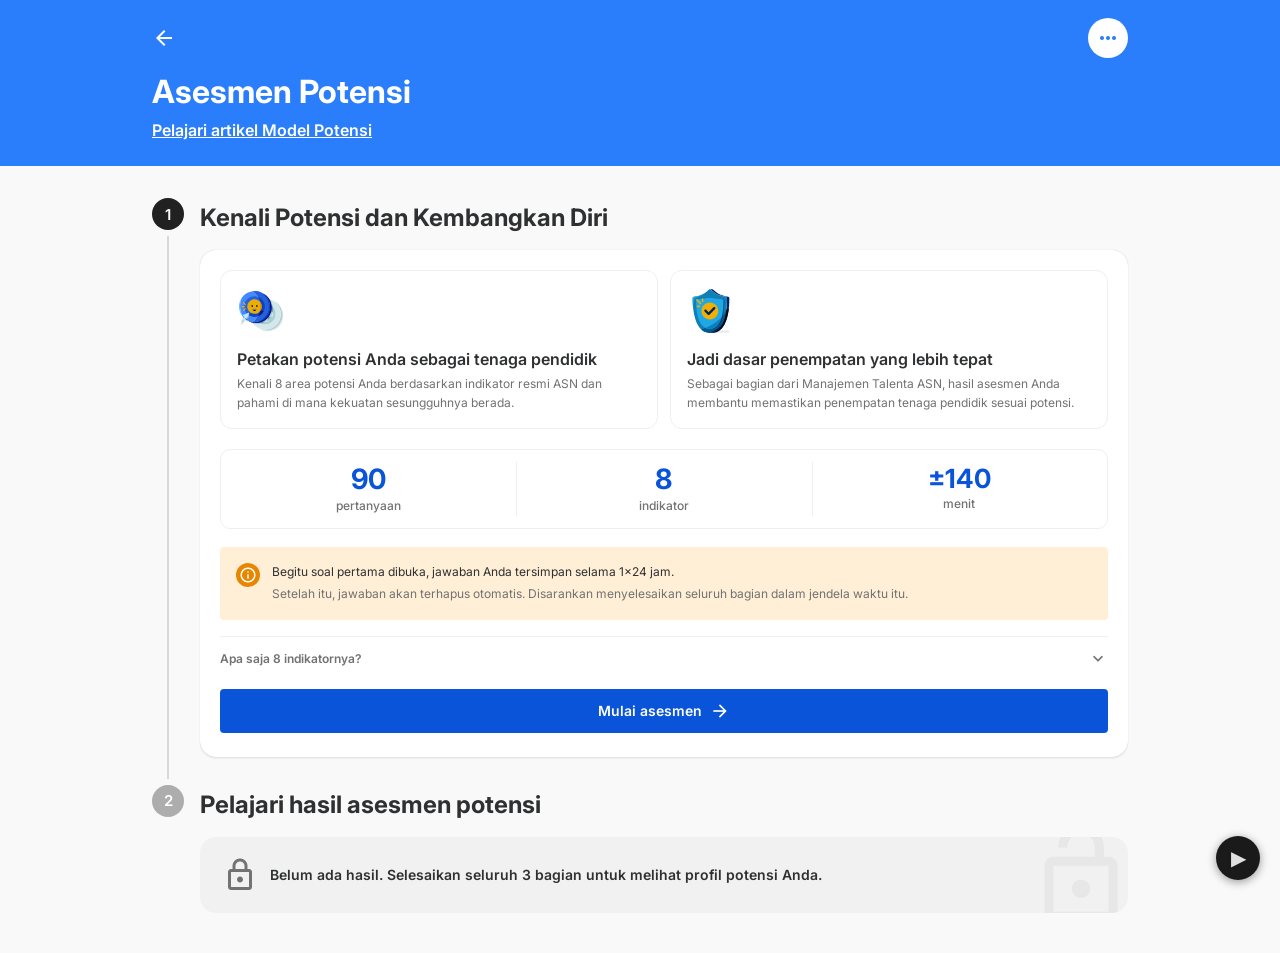
==== commit e85b875e: "Update header blue to #2A7EFB" ====
--- a/index.html
+++ b/index.html
@@ -13,7 +13,7 @@
 /* ── Page-specific composition ───────────────────────────────────────────── */
 
 /* Hero header (deep navy) */
-.app-hero { background: #04287e; color: #fff; }
+.app-hero { background: #2A7EFB; color: #fff; }
 .app-hero-inner { max-width: 1040px; margin: 0 auto; width: 100%; padding: 18px 32px 26px; }
 .app-hero-top { display: flex; align-items: center; justify-content: space-between; margin-bottom: 18px; }
 .icon-btn-round {
@@ -22,12 +22,12 @@
   background: rgba(255,255,255,0.14); color: #fff; transition: background 0.15s;
 }
 .icon-btn-round:hover { background: rgba(255,255,255,0.26); }
-.icon-btn-round.solid { background: #fff; color: #04287e; }
+.icon-btn-round.solid { background: #fff; color: #2A7EFB; }
 .app-hero-link { display: inline-flex; align-items: center; gap: 6px; color: #fff; text-decoration: underline; font-weight: 600; font-size: 1rem; cursor: pointer; background: none; border: none; font-family: var(--font); margin-top: 4px; }
 .app-hero-link:hover { color: #bfdafe; }
 
 /* Slim navy bar (subpages) */
-.app-bar { background: #04287e; color: #fff; position: sticky; top: 0; z-index: 30; }
+.app-bar { background: #2A7EFB; color: #fff; position: sticky; top: 0; z-index: 30; }
 .app-bar-inner { max-width: 1040px; margin: 0 auto; width: 100%; min-height: 60px; padding: 10px 32px; display: flex; align-items: center; gap: 14px; }
 .app-bar-back { width: 40px; height: 40px; flex-shrink: 0; border: none; background: transparent; border-radius: 50%; cursor: pointer; color: #fff; display: inline-flex; align-items: center; justify-content: center; transition: background 0.15s; }
 .app-bar-back:hover { background: rgba(255,255,255,0.16); }
@@ -205,7 +205,7 @@
 .peta-section-title { flex: 1; font-size: 1rem; font-weight: 600; color: var(--text-default); display: flex; align-items: center; gap: 10px; flex-wrap: wrap; }
 .tag-capsule { display: inline-flex; align-items: center; padding: 3px 12px; border-radius: 625rem; font-size: 0.8125rem; font-weight: 600; }
 .tag-capsule-tinggi { background: #9ae5b9; color: #135d15; }
-.tag-capsule-sedang { background: #98dafb; color: #04287e; }
+.tag-capsule-sedang { background: #98dafb; color: #2A7EFB; }
 .tag-capsule-rendah { background: #ffdfa3; color: #8b5104; }
 .peta-chevron { font-size: 22px; color: var(--text-subdued); transition: transform 0.2s ease; flex-shrink: 0; }
 .peta-section[data-open="false"] .peta-section-body { display: none; }
@@ -244,7 +244,7 @@
 .action-box--rendah-v4 .action-box-heading { color: #8b5104; }
 
 /* TLDR banner (Alt 4 profil zone) */
-.tldr-banner { display: flex; align-items: center; gap: 20px; background: #04287e; border-radius: 16px; padding: 24px 28px; margin-bottom: 20px; }
+.tldr-banner { display: flex; align-items: center; gap: 20px; background: #2A7EFB; border-radius: 16px; padding: 24px 28px; margin-bottom: 20px; }
 .tldr-banner-art { width: 84px; height: 84px; border-radius: 50%; background: #fff; display: flex; align-items: center; justify-content: center; flex-shrink: 0; overflow: hidden; }
 .tldr-banner-art img { width: 60px; height: 60px; object-fit: contain; }
 .tldr-banner-body p { color: #fff; margin: 0; }
@@ -718,7 +718,7 @@
 // Base indicators — questions array; entries beyond draft count are content placeholders
 // kunci = 0-based index of correct/best option
 const IND_BASE = [
-  { name: 'Kemampuan Intelektual', icon: 'psychology', spot: 'intelektual.png',
+  { name: 'Kemampuan Intelektual', icon: 'psychology', spot: 'kemampuan-intelektual.svg',
     desc: 'Kapasitas mengolah informasi kompleks dan menerjemahkan konsep abstrak ke dalam kegiatan bermain-belajar.',
     questions: [
       { kasus: 'SMAN Nusantara mencatat data selama dua tahun berturut-turut. Jumlah siswa meningkat dari 480 menjadi 520. Jumlah guru tetap 32 orang. Nilai rata-rata ujian akhir naik dari 68,4 menjadi 74,2. Sebanyak 156 siswa tahun ini mengikuti program bimbingan belajar internal yang baru diluncurkan, sementara tahun lalu program tersebut belum ada. Frekuensi rapat koordinasi guru meningkat dari 2 menjadi 4 kali per bulan.', pertanyaan: 'Kesimpulan mana yang paling didukung oleh informasi di atas?', opsi: ['Peningkatan nilai rata-rata ujian akhir menunjukkan bahwa kualitas pengajaran guru di sekolah ini membaik.','Program bimbingan belajar adalah faktor utama yang berkontribusi terhadap naiknya nilai rata-rata ujian.','Dengan jumlah siswa yang bertambah sementara jumlah guru tetap, rata-rata jumlah siswa per guru tahun ini lebih tinggi dibandingkan tahun lalu.','Peningkatan frekuensi rapat koordinasi mendorong kerja sama guru yang lebih baik sehingga nilai siswa ikut naik.','Naiknya nilai rata-rata ujian sepenuhnya dapat dijelaskan oleh bertambahnya jumlah siswa yang aktif mengikuti bimbingan belajar.'], kunci: 2 },
@@ -729,7 +729,7 @@
       { kasus: 'Realisasi anggaran perjalanan dinas sebuah direktorat turun 40%. Frekuensi rapat koordinasi dengan dinas daerah naik dari 15 menjadi 38 kali per triwulan; 30 di antaranya diselenggarakan daring, sisanya tatap muka. Pada triwulan sebelumnya, seluruh rapat dilakukan tatap muka. Keluhan daerah terkait koordinasi turun dari 12 menjadi 9.', pertanyaan: 'Kesimpulan mana yang paling didukung oleh informasi di atas?', opsi: ['Rapat daring terbukti lebih efektif menyelesaikan persoalan koordinasi dengan daerah.','Penurunan anggaran perjalanan dinas disebabkan oleh berkurangnya kebutuhan koordinasi.','Daerah lebih menyukai koordinasi melalui rapat daring dibandingkan tatap muka.','Kualitas koordinasi meningkat seiring bertambahnya frekuensi rapat.','Seluruh penambahan frekuensi rapat koordinasi berasal dari rapat daring, karena jumlah rapat tatap muka justru berkurang dari periode sebelumnya.'], kunci: 4 },
     ]
   },
-  { name: 'Kemampuan Interpersonal', icon: 'diversity_3', spot: 'interpersonal.png',
+  { name: 'Kemampuan Interpersonal', icon: 'diversity_3', spot: 'kemampuan-interpersonal.svg',
     desc: 'Keterampilan membangun relasi positif, kolaboratif, dan empatik dengan anak didik, sejawat, serta orang tua/wali murid.',
     questions: [
       { kasus: 'Anda adalah wali kelas yang sedang memimpin rapat persiapan laporan hasil belajar semester. Di tengah diskusi, seorang rekan guru menyatakan bahwa cara Anda menghitung nilai akhir tidak sesuai dengan yang telah disepakati bersama sebelumnya — ada komponen nilai yang menurutnya terlewat. Beberapa guru lain yang hadir mulai terlihat ragu dan menunggu respons Anda.', pertanyaan: 'Respons apa yang paling tepat untuk Anda ambil dalam situasi ini?', opsi: ['Menjelaskan kembali cara perhitungan yang Anda gunakan beserta dasar kesepakatannya, agar diskusi dapat segera dilanjutkan.','Membuka dokumen kesepakatan penilaian bersama di rapat, memverifikasi apakah memang ada komponen yang terlewat, lalu menyepakati koreksi jika diperlukan.','Meminta rekan guru lain untuk memberikan pandangan mengenai cara perhitungan mana yang terlihat lebih sesuai sebelum rapat dilanjutkan.','Meminta rekan tersebut mendiskusikan keberatannya secara terpisah setelah rapat berakhir, agar jalannya rapat tidak terganggu.','Mencatat keberatan tersebut sebagai bahan tindak lanjut, lalu melanjutkan rapat dengan perhitungan yang sudah ada karena waktunya terbatas.'], kunci: 1 },
@@ -745,7 +745,7 @@
       { kasus: 'Sari menerima hasil survei internal unit: sebagian besar anggota timnya menilai arahan darinya sering berubah-ubah. Sari sendiri merasa ia selalu menyesuaikan arahan dengan perkembangan situasi, bukan berubah-ubah tanpa alasan.', pertanyaan: 'Ketika Anda menghadapi situasi seperti itu, apa yang biasanya Anda lakukan?', opsi: ['Menilai bahwa anggota tim kurang tanggap mengikuti perkembangan situasi yang memang dinamis.','Membahas hasil survei secara terbuka dengan tim untuk memahami momen yang mereka maksud, lalu menyepakati cara mengomunikasikan perubahan arahan ke depan.','Melanjutkan cara kerja sekarang karena perubahan arahan memang bagian dari dinamika pekerjaan.','Mencoba mengenali sendiri kapan saja saya mengubah arahan tanpa menjelaskan alasannya kepada tim.','Memaklumi hasil survei karena situasi kerja unit memang sering berubah di luar kendali saya.'], kunci: 1 },
     ]
   },
-  { name: 'Berpikir Kritis & Strategis', icon: 'query_stats', spot: 'kritis-strategis.png',
+  { name: 'Berpikir Kritis & Strategis', icon: 'query_stats', spot: 'berpikir-strategis-kritis.png',
     desc: 'Kemampuan menganalisis situasi kelas secara mendalam dan merancang langkah jangka panjang.',
     questions: [
       { kasus: 'Pimpinan meminta unit Anda segera mereplikasi program layanan yang dinilai sukses di provinsi lain, dan meminta rencana implementasi dalam dua minggu. Dari paparan yang tersedia, keberhasilan program itu banyak dikaitkan dengan dukungan anggaran daerah dan jumlah pendamping lapangan yang besar.', pertanyaan: 'Respons apa yang paling efektif untuk Anda ambil dalam situasi ini?', opsi: ['Menyusun rencana implementasi penuh sesuai arahan agar momentum dukungan pimpinan tidak hilang.','Menjalankan program secara serentak dengan penyesuaian kecil mengikuti anggaran yang tersedia.','Mengusulkan penundaan program sampai tersedia anggaran dan pendamping yang setara dengan provinsi asal.','Menelaah faktor apa saja yang membuat program itu berhasil di provinsi asal, memeriksa mana yang tersedia di wilayah kerja Anda, lalu mengusulkan uji coba terbatas sebagai bagian dari rencana implementasi.','Meminta provinsi asal memaparkan programnya langsung kepada pimpinan agar keputusan diambil dengan informasi yang lengkap.'], kunci: 3 },
@@ -753,7 +753,7 @@
       { kasus: 'Memasuki triwulan akhir, penyerapan anggaran unit Anda baru 55 persen. Pola serupa terjadi dalam dua tahun terakhir dan selalu diselesaikan dengan memadatkan banyak kegiatan di akhir tahun. Pimpinan meminta Anda memastikan penyerapan tahun ini optimal.', pertanyaan: 'Respons apa yang paling efektif untuk Anda ambil dalam situasi ini?', opsi: ['Menyusun jadwal percepatan seluruh kegiatan yang tertunda agar target penyerapan tercapai.','Memprioritaskan kegiatan yang paling sederhana pelaksanaannya agar angka realisasi cepat bertambah.','Mengajukan revisi anggaran untuk mengalihkan dana ke kegiatan yang lebih siap dijalankan.','Melaporkan kepada pimpinan proyeksi penyerapan yang realistis beserta risiko bila seluruh kegiatan dipaksakan.','Merealisasikan kegiatan prioritas yang memang siap dijalankan, sambil menelaah penyebab pola keterlambatan yang berulang dan mengusulkan perbaikan perencanaan untuk tahun berikutnya.'], kunci: 4 },
     ]
   },
-  { name: 'Penyelesaian Masalah', icon: 'handyman', spot: 'penyelesaian-masalah.png',
+  { name: 'Penyelesaian Masalah', icon: 'handyman', spot: 'penguraian-masalah.png',
     desc: 'Ketangkasan menemukan solusi kreatif dan praktis atas kendala teknis maupun pedagogis di sekolah.',
     questions: [
       { kasus: 'Tim Anda memverifikasi formulir usulan bantuan sarana dari sekolah. Setiap periode, lebih dari separuh formulir harus dikembalikan atau dikoreksi manual karena kesalahan pengisian, sehingga verifikasi selalu melewati jadwal.', pertanyaan: 'Respons apa yang paling efektif untuk Anda ambil dalam situasi ini?', opsi: ['Menambah petugas verifikasi pada periode puncak agar koreksi selesai tepat waktu.','Menyelenggarakan pelatihan pengisian formulir bagi seluruh sekolah sebelum periode berikutnya.','Menelusuri pola kesalahan yang paling sering muncul untuk menemukan bagian formulir atau petunjuk yang membingungkan, lalu memperbaikinya dari sumbernya.','Membentuk tim kecil khusus yang menangani koreksi agar petugas lain fokus pada verifikasi.','Mengembalikan seluruh formulir yang salah kepada sekolah disertai catatan perbaikan yang rinci.'], kunci: 2 },
@@ -761,7 +761,7 @@
       { kasus: 'Loket layanan terpadu di kantor Anda selalu mengalami penumpukan antrean pada minggu pertama setiap bulan dan memicu keluhan. Di luar minggu itu antrean normal. Jumlah petugas dan jam layanan sudah maksimal.', pertanyaan: 'Respons apa yang paling efektif untuk Anda ambil dalam situasi ini?', opsi: ['Mengajukan penambahan loket dan petugas tidak tetap khusus untuk minggu pertama.','Memperpanjang jam layanan selama minggu pertama setiap bulan.','Mengumumkan kepada masyarakat agar sedapat mungkin mengurus layanan di luar minggu pertama.','Menganalisis data antrean untuk mengetahui jenis layanan apa yang menumpuk di minggu pertama dan mengapa terkonsentrasi di waktu itu, lalu merancang penanganan khusus untuk jenis layanan tersebut.','Menerapkan sistem nomor antrean daring agar masyarakat tidak perlu menunggu di lokasi.'], kunci: 3 },
     ]
   },
-  { name: 'Kecerdasan Emosional', icon: 'favorite', spot: 'emosional.png',
+  { name: 'Kecerdasan Emosional', icon: 'favorite', spot: 'kecerdasan-emosional.png',
     desc: 'Kemampuan mengelola emosi pribadi dan merespons tantrum atau konflik dengan tenang dan bijak.',
     questions: [
       { kasus: 'Dalam rapat lintas unit, Anda baru mengetahui bahwa usulan program yang Anda siapkan selama dua bulan diputuskan tidak dilanjutkan — keputusan itu disampaikan pimpinan secara sepintas sebelum berpindah agenda. Beberapa peserta melirik ke arah Anda menunggu reaksi.', pertanyaan: 'Respons apa yang paling efektif untuk Anda ambil dalam situasi ini?', opsi: ['Menanyakan langsung dalam forum alasan keputusan tersebut agar semua peserta mendengar penjelasan yang sama.','Menyampaikan secara terbuka bahwa Anda kecewa namun menghormati keputusan pimpinan.','Tidak menanggapi dan mengikuti agenda selanjutnya seolah tidak terjadi apa-apa.','Meminta jeda sejenak untuk menenangkan diri sebelum rapat dilanjutkan.','Menanggapi singkat bahwa Anda mencatat keputusan itu dan akan meminta penjelasan setelah rapat, lalu mengikuti agenda berikutnya dengan sikap biasa.'], kunci: 4 },
@@ -769,7 +769,7 @@
       { kasus: 'Menjelang tenggat laporan gabungan, di grup pesan kerja yang beranggotakan seluruh tim, seorang rekan menulis bahwa keterlambatan terjadi karena data dari Anda selalu terlambat. Anda mengetahui keterlambatan sebenarnya berasal dari beberapa pihak, termasuk revisi mendadak dari rekan itu sendiri. Pesan tersebut sudah dibaca hampir semua anggota.', pertanyaan: 'Respons apa yang paling efektif untuk Anda ambil dalam situasi ini?', opsi: ['Menjelaskan kronologi lengkap di grup disertai bukti tangkapan layar agar duduk perkara jelas bagi semua anggota.','Membalas dengan menunjukkan bahwa revisi mendadak dari rekan tersebut juga berkontribusi pada keterlambatan.','Membalas singkat dan netral bahwa Anda akan memeriksa kronologinya, lalu menghubungi rekan tersebut secara pribadi untuk meluruskan, dan menyepakati klarifikasi bersama di grup.','Tidak membalas di grup dan langsung menyelesaikan bagian laporan Anda agar pekerjaan tidak semakin tertunda.','Menghubungi ketua tim agar persoalan tersebut diluruskan olehnya sebagai pihak yang netral.'], kunci: 2 },
     ]
   },
-  { name: 'Belajar Cepat & Mengembangkan Diri', icon: 'rocket_launch', spot: 'belajar-cepat.png',
+  { name: 'Belajar Cepat & Mengembangkan Diri', icon: 'rocket_launch', spot: 'belajar-cepat-mengembangkan-diri.svg',
     desc: 'Agilitas menguasai metode/teknologi baru dan proaktif mencari peluang peningkatan kompetensi.',
     questions: [
       { kasus: 'Unit kerja Raka akan diwajibkan menggunakan aplikasi pengolah data baru mulai bulan depan. Panduan resmi dan jadwal pelatihannya belum tersedia lengkap.', pertanyaan: 'Ketika Anda menghadapi situasi seperti itu, apa yang biasanya Anda lakukan?', opsi: ['Membaca sekilas daftar fitur aplikasi tersebut agar tidak asing ketika pelatihan resmi dimulai.','Tetap menggunakan cara kerja lama sampai aplikasi benar-benar diwajibkan.','Mencoba aplikasi itu pada pekerjaan nyata berskala kecil, mencatat kendalanya, lalu membagikan cara penggunaannya kepada rekan satu unit.','Menunggu pelatihan resmi karena mempelajari tanpa panduan berisiko menimbulkan kebiasaan yang salah.','Mencoba sendiri fitur-fitur utama menggunakan data latihan sampai merasa cukup terbiasa.'], kunci: 2 },
@@ -777,7 +777,7 @@
       { kasus: 'Dalam forum lintas unit, Bima melihat unit lain menggunakan cara kerja yang tampak jauh lebih ringkas untuk jenis tugas yang serupa dengan tugas unitnya.', pertanyaan: 'Ketika Anda menghadapi situasi seperti itu, apa yang biasanya Anda lakukan?', opsi: ['Mempelajari cara kerja itu, mengujinya pada satu pekerjaan di unit saya, lalu mengusulkan penerapannya bila terbukti lebih baik.','Menanyakan garis besar cara kerja itu karena penasaran, tanpa menindaklanjutinya lebih jauh.','Menunggu apakah cara kerja itu nantinya dijadikan standar bersama sebelum mempelajarinya.','Mempelajari detail cara kerja itu sampai memahami logikanya, sebagai tambahan wawasan pribadi.','Tetap menggunakan cara kerja unit saya karena sudah berjalan dan terbukti selama ini.'], kunci: 0 },
     ]
   },
-  { name: 'Motivasi & Komitmen', icon: 'bolt', spot: 'motivasi-komitmen.png',
+  { name: 'Motivasi & Komitmen', icon: 'bolt', spot: 'motivasi-komitmen.svg',
     desc: 'Ketekunan menjalankan tugas guru meskipun menghadapi hambatan administratif atau keterbatasan fasilitas.',
     questions: [
       { kasus: 'Usulan perbaikan proses kerja dari Tia sudah dua kali diajukan dan belum juga ditindaklanjuti pimpinan. Sementara itu pekerjaan rutinnya sendiri sedang padat.', pertanyaan: 'Ketika Anda menghadapi situasi seperti itu, apa yang biasanya Anda lakukan?', opsi: ['Mengajukan kembali usulan itu bila diminta atau ketika ada forum resmi yang membahasnya.','Terus mematangkan usulan tersebut sambil menunggu momen yang lebih tepat untuk mengajukannya kembali.','Memfokuskan energi pada pekerjaan rutin dan tidak mengajukan usulan itu lagi.','Sesekali menyinggung usulan itu dalam rapat, meskipun semangat saya menurun setiap kali belum ada tanggapan.','Memecah usulan menjadi perbaikan-perbaikan kecil yang dapat dijalankan di lingkup tim sendiri, sambil terus membangun dukungan untuk usulan utuhnya.'], kunci: 4 },
@@ -1009,8 +1009,8 @@
 
   const indGridItems = indicators.map((ind, i) => `
     <div class="ind-row">
-      <div class="ind-icon-sm ${TILES[i]}">
-        <span class="material-symbols-outlined">${ind.icon}</span>
+      <div class="ind-icon-sm">
+        <img src="icons/spot/${ind.spot}" alt="">
       </div>
       <span class="text-body-sm c-default" style="line-height:1.3">${ind.name}</span>
     </div>`).join('');
@@ -2150,6 +2150,24 @@
   showPage('page-home');
   toast('Demo: kedaluwarsa');
 }
+
+function cheatExpiredMidSurvey() {
+  answers = {};
+  computedResults = null;
+  resetProgress();
+  currentBatch = 1;
+  currentBatchItem = 5;
+  const items = batchItems[0];
+  for (let i = 0; i < 5; i++) {
+    const it = items[i];
+    answers[qKey(it.indicatorIndex, it.questionIndex)] = 0;
+  }
+  saveProgress();
+  setStartedAt(Date.now() - (RETENTION_MS + 60 * 60 * 1000));
+  clearExpiredNotice();
+  startBatch(1);
+  toast('Demo: kedaluwarsa saat mengisi kuisioner');
+}
 </script>
 
 <!-- ── DEMO CHEAT BAR ──────────────────────────────────────────────────── -->
@@ -2175,6 +2193,9 @@
     <button onclick="cheatExpired()" style="background:#2a2a2a; color:#e0e0e0; border:1px solid #3a3a3a; border-radius:6px; padding:8px 12px; text-align:left; cursor:pointer; font-size:13px; font-family:inherit; display:flex; align-items:center; gap:8px;" onmouseover="this.style.background='#333'" onmouseout="this.style.background='#2a2a2a'">
       <span style="font-size:16px;">&#8635;</span> Kedaluwarsa
     </button>
+    <button onclick="cheatExpiredMidSurvey()" style="background:#2a2a2a; color:#e0e0e0; border:1px solid #3a3a3a; border-radius:6px; padding:8px 12px; text-align:left; cursor:pointer; font-size:13px; font-family:inherit; display:flex; align-items:center; gap:8px;" onmouseover="this.style.background='#333'" onmouseout="this.style.background='#2a2a2a'">
+      <span style="font-size:16px;">&#9888;</span> Kedaluwarsa saat mengisi
+    </button>
   </div>
   <button id="cheat-toggle" onclick="
     var p = document.getElementById('cheat-panel');
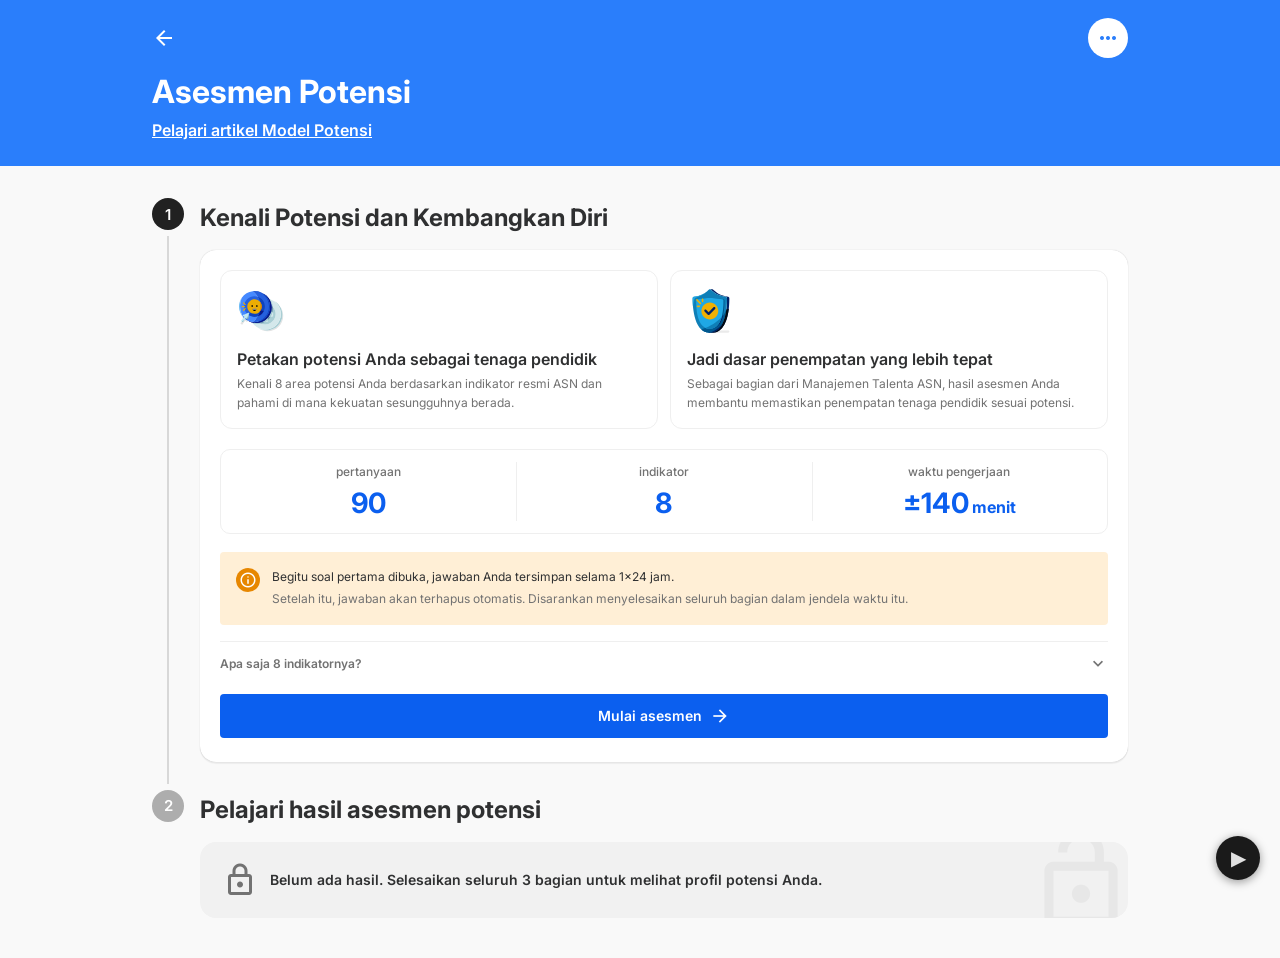
==== commit 885c78b5: "Update layout/sizing of the home 3-stat card (pertanyaan/indikator/waktu pengerjaan) Label now sits " ====
--- a/index.html
+++ b/index.html
@@ -62,10 +62,10 @@
 
 /* Stats row */
 .commit-stats { display: flex; gap: 0; margin: 0 0 18px; border: 1px solid var(--border-subdued); border-radius: 10px; overflow: hidden; }
-.commit-stat { flex: 1; display: flex; flex-direction: column; align-items: center; text-align: center; padding: 14px 10px; position: relative; }
+.commit-stat { flex: 1; display: flex; flex-direction: column-reverse; align-items: center; text-align: center; padding: 14px 10px; position: relative; }
 .commit-stat + .commit-stat::before { content: ''; position: absolute; left: 0; top: 12px; bottom: 12px; width: 1px; background: var(--border-subdued); }
-.commit-stat-num { font-size: 1.75rem; font-weight: 700; line-height: 1.1; color: var(--action-default); }
-.commit-stat-label { font-size: 0.75rem; font-weight: 500; color: var(--text-subdued); margin-top: 3px; line-height: 1.3; }
+.commit-stat-num { font-size: 1.75rem; font-weight: 700; line-height: 1.1; color: var(--action-default); display: flex; align-items: baseline; gap: 3px; }
+.commit-stat-label { font-size: 0.75rem; font-weight: 500; color: var(--text-subdued); margin-bottom: 8px; line-height: 1.3; }
 
 /* Indicator accordion */
 .ind-list-toggle { display: flex; align-items: center; justify-content: space-between; width: 100%; padding: 12px 0; cursor: pointer; background: none; border: none; font-family: var(--font); border-top: 1px solid var(--border-subdued); }
@@ -1062,7 +1062,7 @@
         <div class="commit-stats">
           ${midBatchInProgress ? `
           <div class="commit-stat">
-            <span class="commit-stat-num" style="font-size:1.25rem">${totalAnswered}<span class="c-subdued" style="font-size:1rem"> / 90</span></span>
+            <span class="commit-stat-num">${totalAnswered}<span class="c-subdued" style="font-size:1.75rem"> / 90</span></span>
             <span class="commit-stat-label">pertanyaan dijawab</span>
           </div>
           <div class="commit-stat">
@@ -1070,7 +1070,7 @@
             <span class="commit-stat-label">indikator</span>
           </div>
           <div class="commit-stat">
-            <span class="commit-stat-num" style="font-size:1.25rem">&#177;${Math.max(1, Math.round((90 - totalAnswered) / 90 * 138))}</span>
+            <span class="commit-stat-num">&#177;${Math.max(1, Math.round((90 - totalAnswered) / 90 * 138))}</span>
             <span class="commit-stat-label">menit tersisa</span>
           </div>` : `
           <div class="commit-stat">
@@ -1082,8 +1082,8 @@
             <span class="commit-stat-label">indikator</span>
           </div>
           <div class="commit-stat">
-            <span class="commit-stat-num" style="font-size:1.65rem">&#177;140</span>
-            <span class="commit-stat-label">menit</span>
+            <span class="commit-stat-num">&#177;140 <span style="font-size:1rem">menit</span></span>
+            <span class="commit-stat-label">waktu pengerjaan</span>
           </div>`}
         </div>
         ${midBatchInProgress ? `
--- a/seragam.css
+++ b/seragam.css
@@ -49,7 +49,7 @@
   --icon-warning: #ce4100;
 
   /* action & interactive */
-  --action-default: #0954D9;
+  --action-default: #0B5FEF;
   --action-hovered: #0746BD;
   --action-pressed: #04287E;
   --action-disabled: #ADADAD;
